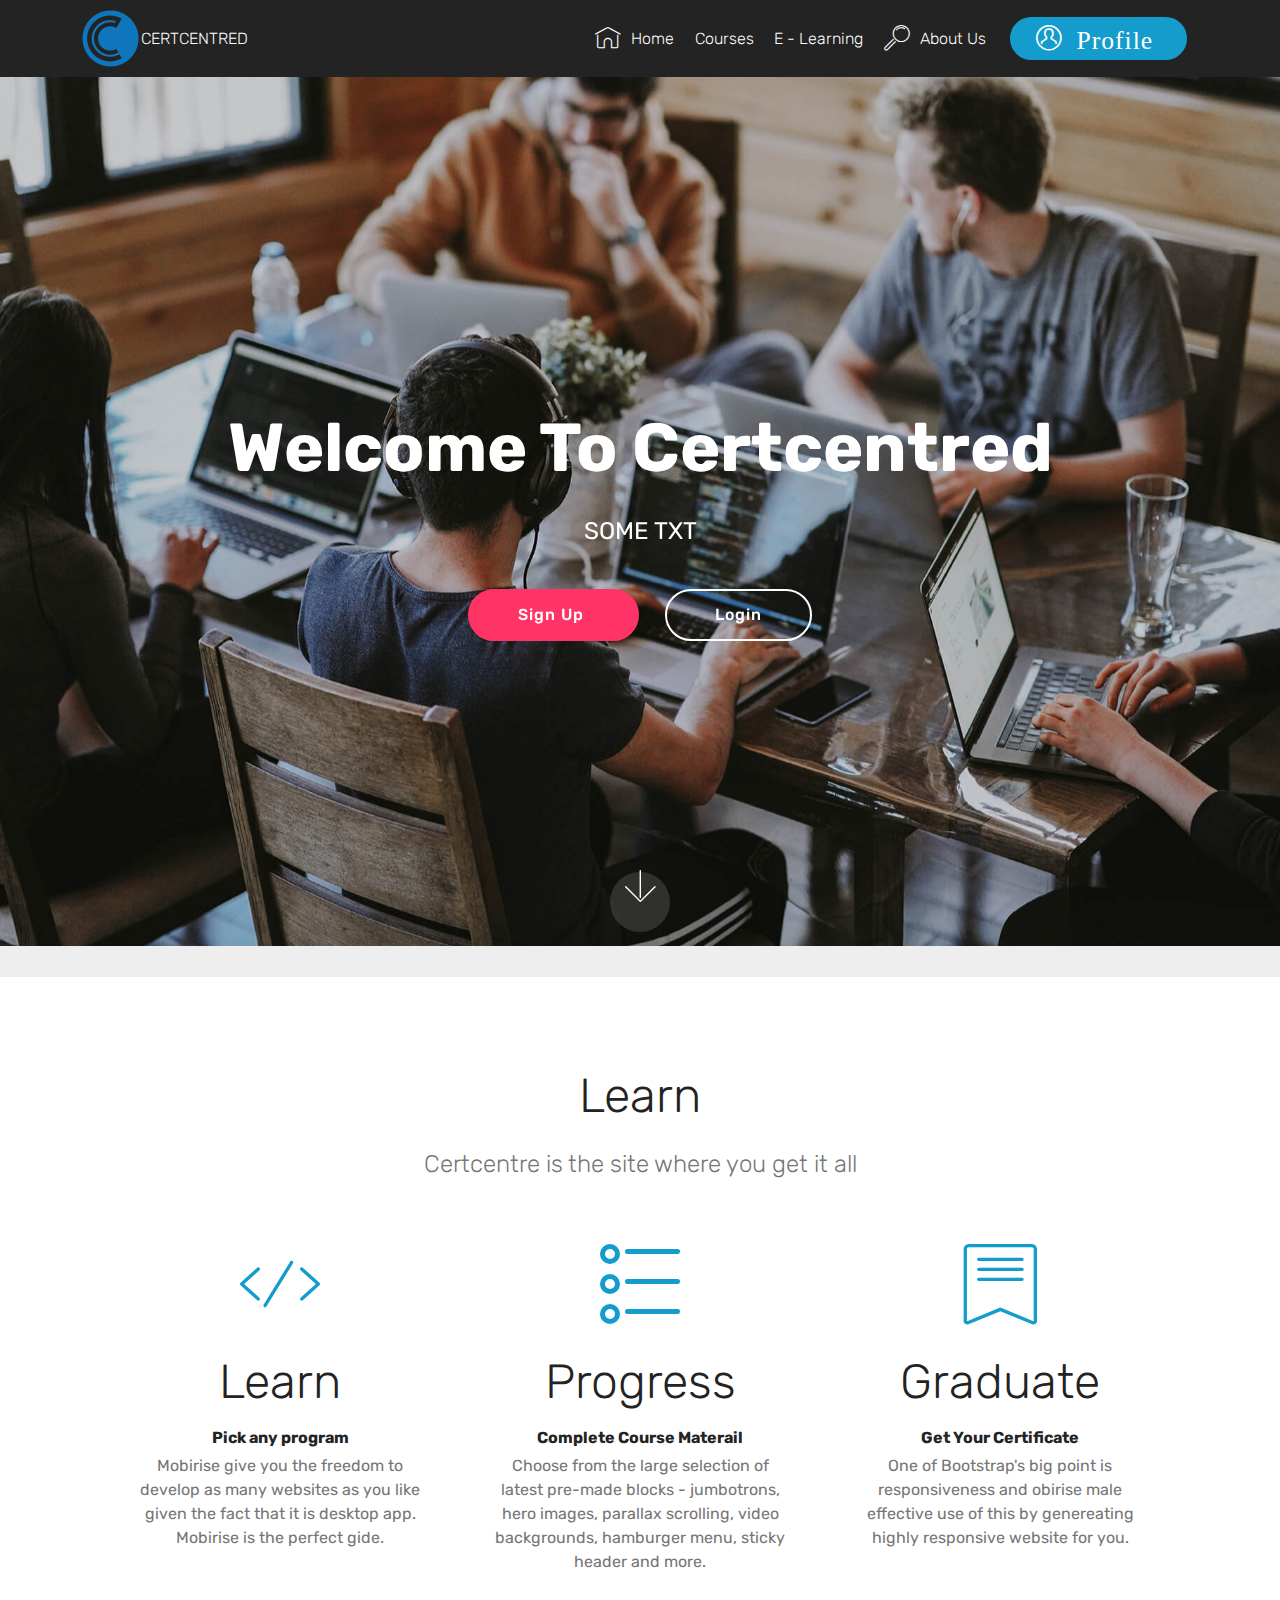
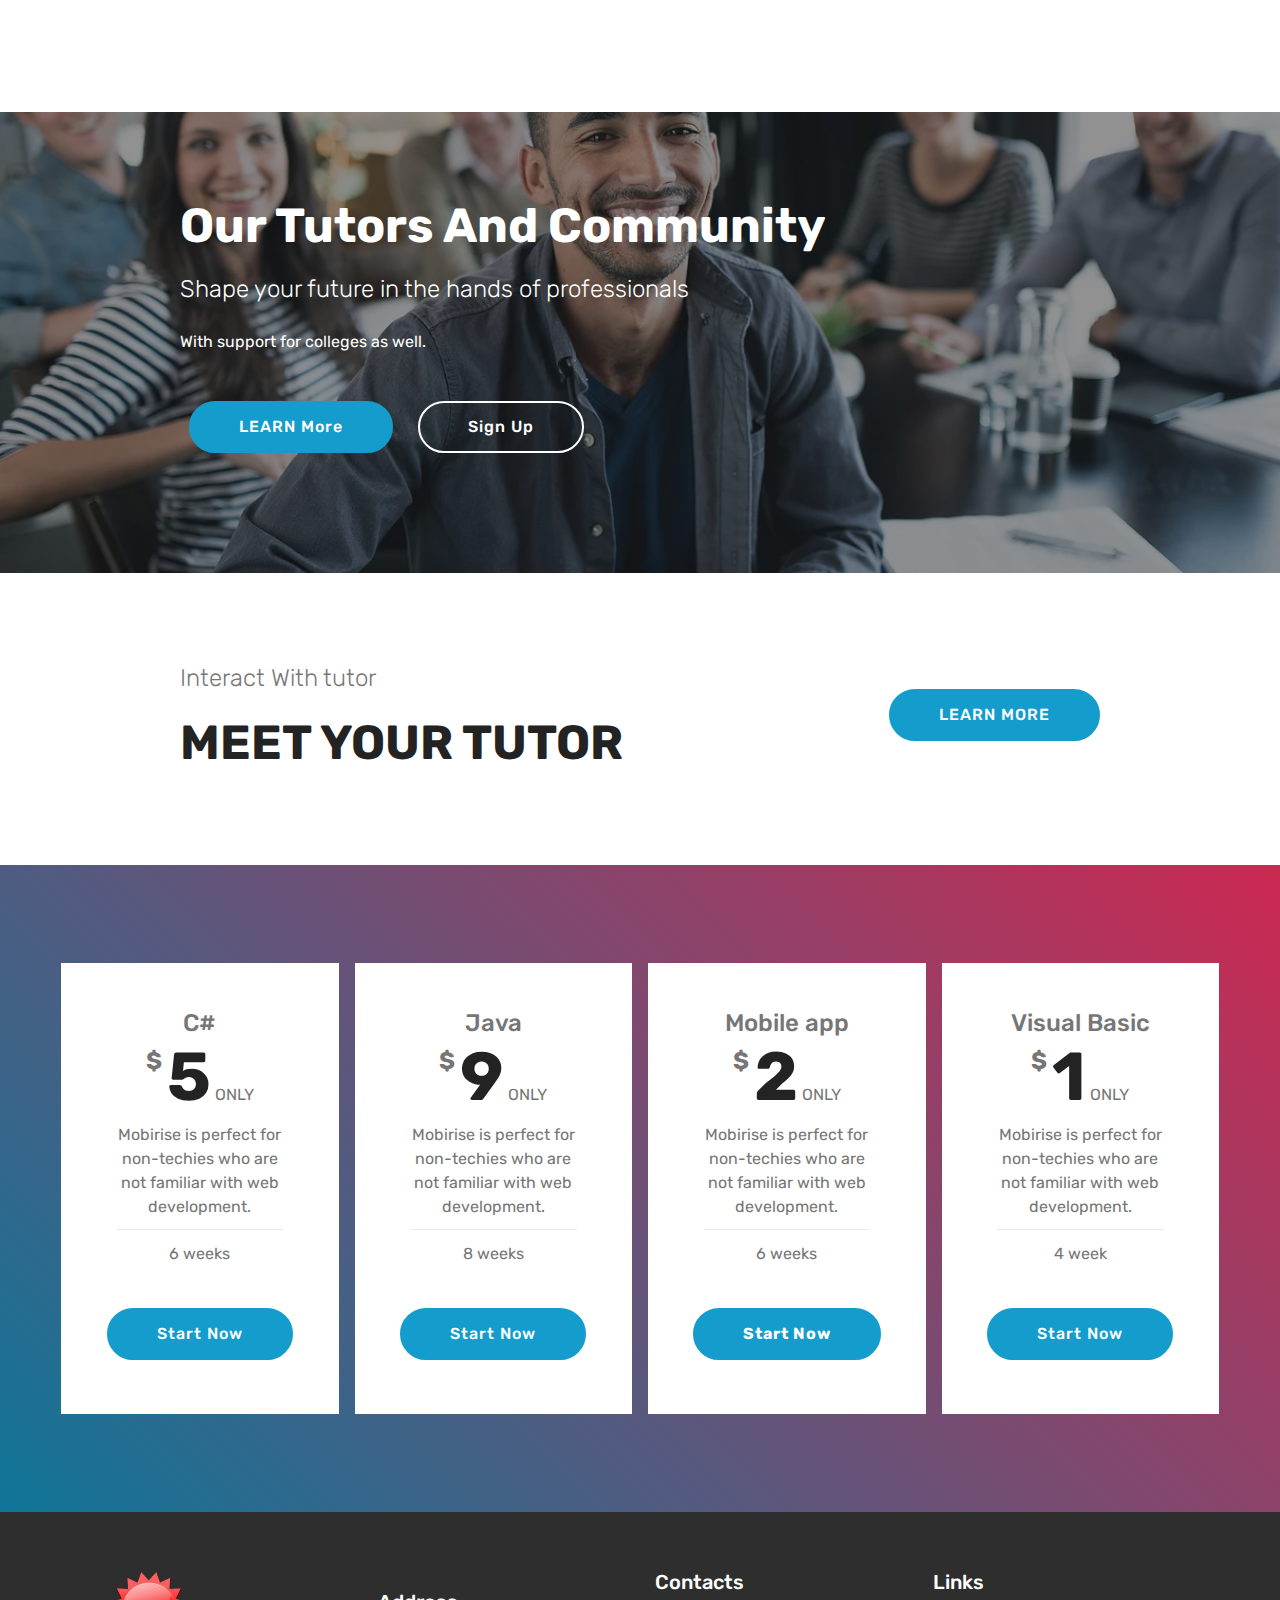
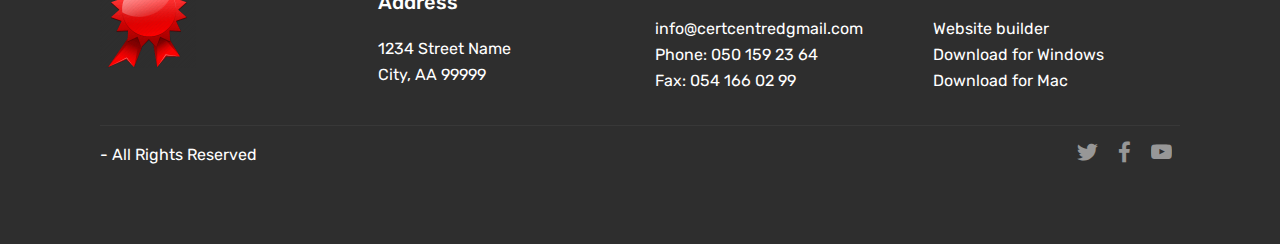
==== index.html @ 2ea10fb7 "Add files via upload" ====
<!DOCTYPE html>
<html  >
<head>
  <!-- Site made with Mobirise Website Builder v4.12.3, https://mobirise.com -->
  <meta charset="UTF-8">
  <meta http-equiv="X-UA-Compatible" content="IE=edge">
  <meta name="generator" content="Mobirise v4.12.3, mobirise.com">
  <meta name="viewport" content="width=device-width, initial-scale=1, minimum-scale=1">
  <link rel="shortcut icon" href="assets/images/cc-icon-trans-blue-122x122.png" type="image/x-icon">
  <meta name="description" content="">
  
  
  <title>Home</title>
  <link rel="stylesheet" href="assets/web/assets/mobirise-icons-bold/mobirise-icons-bold.css">
  <link rel="stylesheet" href="assets/web/assets/mobirise-icons/mobirise-icons.css">
  <link rel="stylesheet" href="assets/bootstrap/css/bootstrap.min.css">
  <link rel="stylesheet" href="assets/bootstrap/css/bootstrap-grid.min.css">
  <link rel="stylesheet" href="assets/bootstrap/css/bootstrap-reboot.min.css">
  <link rel="stylesheet" href="assets/tether/tether.min.css">
  <link rel="stylesheet" href="assets/socicon/css/styles.css">
  <link rel="stylesheet" href="assets/dropdown/css/style.css">
  <link rel="stylesheet" href="assets/theme/css/style.css">
  <link rel="preload" as="style" href="assets/mobirise/css/mbr-additional.css"><link rel="stylesheet" href="assets/mobirise/css/mbr-additional.css" type="text/css">
  
  
  
</head>
<body>
  <section class="menu cid-qTkzRZLJNu" once="menu" id="menu1-0">

    

    <nav class="navbar navbar-expand beta-menu navbar-dropdown align-items-center navbar-fixed-top navbar-toggleable-sm">
        <button class="navbar-toggler navbar-toggler-right" type="button" data-toggle="collapse" data-target="#navbarSupportedContent" aria-controls="navbarSupportedContent" aria-expanded="false" aria-label="Toggle navigation">
            <div class="hamburger">
                <span></span>
                <span></span>
                <span></span>
                <span></span>
            </div>
        </button>
        <div class="menu-logo">
            <div class="navbar-brand">
                <span class="navbar-logo">
                    <a href="https://mobirise.com">
                         <img src="assets/images/cc-icon-trans-blue-122x122.png" alt="Mobirise" title="" style="height: 3.8rem;">
                    </a>
                </span>
                <span class="navbar-caption-wrap"><a class="navbar-caption text-white display-4" href="index.html">CERTCENTRED</a></span>
            </div>
        </div>
        <div class="collapse navbar-collapse" id="navbarSupportedContent">
            <ul class="navbar-nav nav-dropdown" data-app-modern-menu="true"><li class="nav-item">
                    <a class="nav-link link text-white display-4" href="https://mobirise.com">
                        </a>
                </li><li class="nav-item"><a class="nav-link link text-white display-4" href="https://mobirise.com">
                        </a></li><li class="nav-item"><a class="nav-link link text-white display-4" href="index.html"><span class="mbri-home mbr-iconfont mbr-iconfont-btn"></span>Home</a></li><li class="nav-item"><a class="nav-link link text-white display-4" href="page1.html">Courses
                    </a></li><li class="nav-item"><a class="nav-link link text-white display-4" href="page2.html">E - Learning</a></li>
                <li class="nav-item">
                    <a class="nav-link link text-white display-4" href="page3.html">
                        <span class="mbri-search mbr-iconfont mbr-iconfont-btn"></span>
                        About Us
                    </a>
                </li></ul>
            <div class="navbar-buttons mbr-section-btn"><a class="btn btn-sm btn-primary display-4" href="page4.html"><span class="mbrib-user mbr-iconfont mbr-iconfont-btn">&nbsp;Profile</span>
                    </a></div>
        </div>
    </nav>
</section>

<section class="engine"><a href="https://mobirise.info/h">create a web page</a></section><section class="cid-qTkA127IK8 mbr-fullscreen mbr-parallax-background" id="header2-1">

    

    

    <div class="container align-center">
        <div class="row justify-content-md-center">
            <div class="mbr-white col-md-10">
                <h1 class="mbr-section-title mbr-bold pb-3 mbr-fonts-style display-1">
                    Welcome To Certcentred</h1>
                
                <p class="mbr-text pb-3 mbr-fonts-style display-5">SOME TXT</p>
                <div class="mbr-section-btn"><a class="btn btn-md btn-secondary display-4" href="https://mobirise.com">Sign Up&nbsp;<br></a>
                    <a class="btn btn-md btn-white-outline display-4" href="https://mobirise.com">Login</a></div>
            </div>
        </div>
    </div>
    <div class="mbr-arrow hidden-sm-down" aria-hidden="true">
        <a href="#next">
            <i class="mbri-down mbr-iconfont"></i>
        </a>
    </div>
</section>

<section class="counters1 counters cid-s0lWuPbHSX" id="counters1-3">

    

    

    <div class="container">
        <h2 class="mbr-section-title pb-3 align-center mbr-fonts-style display-2">Learn</h2>
        <h3 class="mbr-section-subtitle mbr-fonts-style display-5">Certcentre is the site where you get it all</h3>

        <div class="container pt-4 mt-2">
            <div class="media-container-row">
                <div class="card p-3 align-center col-12 col-md-6 col-lg-4">
                    <div class="panel-item p-3">
                        <div class="card-img pb-3">
                            <span class="mbr-iconfont mbri-code"></span>
                        </div>

                        <div class="card-text">
                            <h3 class="count pt-3 pb-3 mbr-fonts-style display-2">Learn</h3>
                            <h4 class="mbr-content-title mbr-bold mbr-fonts-style display-7">Pick any program</h4>
                            <p class="mbr-content-text mbr-fonts-style display-7">
                                Mobirise give you the freedom to develop as many websites as you like given the fact that it is desktop app. Mobirise is the perfect gide.
                            </p>
                        </div>
                    </div>
                </div>


                <div class="card p-3 align-center col-12 col-md-6 col-lg-4">
                    <div class="panel-item p-3">
                        <div class="card-img pb-3">
                            <span class="mbr-iconfont mbrib-bulleted-list"></span>
                        </div>
                        <div class="card-text">
                            <h3 class="count pt-3 pb-3 mbr-fonts-style display-2">Progress</h3>
                            <h4 class="mbr-content-title mbr-bold mbr-fonts-style display-7">Complete Course Materail</h4>
                            <p class="mbr-content-text mbr-fonts-style display-7">
                                    Choose from the large selection of latest pre-made blocks - jumbotrons, hero images, parallax scrolling, video backgrounds, hamburger menu, sticky header and more.
                            </p>
                        </div>
                    </div>
                </div>

                <div class="card p-3 align-center col-12 col-md-6 col-lg-4">
                    <div class="panel-item p-3">
                        <div class="card-img pb-3">
                            <span class="mbr-iconfont mbri-bookmark"></span>
                        </div>
                        <div class="card-text">
                            <h3 class="count pt-3 pb-3 mbr-fonts-style display-2">Graduate</h3>
                            <h4 class="mbr-content-title mbr-bold mbr-fonts-style display-7">Get Your Certificate</h4>
                            <p class="mbr-content-text mbr-fonts-style display-7">
                                    One of Bootstrap's big point is responsiveness and obirise male effective use of this by genereating highly responsive website for you.
                            </p>
                        </div>
                    </div>
                </div>


                
            </div>
        </div>
   </div>
</section>

<section class="mbr-section info3 cid-s0m0HaXcUn" id="info3-6">

    

    <div class="mbr-overlay" style="opacity: 0.5; background-color: rgb(35, 35, 35);">
    </div>

    <div class="container">
        <div class="row justify-content-center">
            <div class="media-container-column title col-12 col-md-10">
                <h2 class="align-left mbr-bold mbr-white pb-3 mbr-fonts-style display-2">Our Tutors And Community</h2>
                <h3 class="mbr-section-subtitle align-left mbr-light mbr-white pb-3 mbr-fonts-style display-5">
                    Shape your future in the hands of professionals</h3>
                <p class="mbr-text align-left mbr-white mbr-fonts-style display-7">With support for colleges as well.</p>
                <div class="mbr-section-btn align-left py-4"><a class="btn btn-primary display-4" href="https://mobirise.co">LEARN More</a>
                    <a class="btn btn-white-outline display-4" href="https://mobirise.co">Sign Up</a></div>
            </div>
        </div>
    </div>
</section>

<section class="mbr-section info1 cid-s0m1Z5rQEh" id="info1-7">

    

    
    <div class="container">
        <div class="row justify-content-center content-row">
            <div class="media-container-column title col-12 col-lg-7 col-md-6">
                <h3 class="mbr-section-subtitle align-left mbr-light pb-3 mbr-fonts-style display-5">Interact With tutor</h3>
                <h2 class="align-left mbr-bold mbr-fonts-style display-2">MEET YOUR TUTOR</h2>
            </div>
            <div class="media-container-column col-12 col-lg-3 col-md-4">
                <div class="mbr-section-btn align-right py-4"><a class="btn btn-primary display-4" href="https://mobirise.co">LEARN MORE</a></div>
            </div>
        </div>
    </div>
</section>

<section class="pricing-table1 cid-s0lWztURAn" id="pricing-tables1-4">

    

    
    <div class="container">
        <div class="media-container-row">

            <div class="plan col-12 mx-2 my-2 justify-content-center col-lg-3">
                <div class="plan-header text-center pt-5">
                    <h3 class="plan-title mbr-fonts-style display-5">C#</h3>
                    <div class="plan-price">
                        <span class="price-value mbr-fonts-style display-5">
                            $
                        </span>
                        <span class="price-figure mbr-fonts-style display-1">5</span>
                        <small class="price-term mbr-fonts-style display-7">ONLY</small>
                    </div>
                </div>
                <div class="plan-body pb-5">
                    <div class="plan-list align-center">
                        <ul class="list-group list-group-flush mbr-fonts-style display-7">
                            <li class="list-group-item">
                                Mobirise is perfect for non-techies who are not familiar with web development.
                            </li>
                            <li class="list-group-item">6 weeks</li>
                        </ul>
                    </div>
                    <div class="mbr-section-btn text-center pt-4"><a href="https://mobirise.co" class="btn btn-primary display-4">Start Now</a></div>
                </div>
            </div>

            <div class="plan col-12 mx-2 my-2 justify-content-center col-lg-3">
                <div class="plan-header text-center pt-5">
                    <h3 class="plan-title mbr-fonts-style display-5">Java</h3>
                    <div class="plan-price">
                        <span class="price-value mbr-fonts-style display-5">
                            $
                        </span>
                        <span class="price-figure mbr-fonts-style display-1">9</span>
                        <small class="price-term mbr-fonts-style display-7">ONLY</small>
                    </div>
                </div>
                <div class="plan-body pb-5">
                    <div class="plan-list align-center">
                        <ul class="list-group list-group-flush mbr-fonts-style display-7">
                            <li class="list-group-item">
                                Mobirise is perfect for non-techies who are not familiar with web development.
                            </li>
                            <li class="list-group-item">8 weeks</li>
                        </ul>
                    </div>
                    <div class="mbr-section-btn text-center pt-4"><a href="https://mobirise.co" class="btn btn-primary display-4">Start Now</a></div>
                </div>
            </div>

            <div class="plan col-12 mx-2 my-2 justify-content-center col-lg-3">
                <div class="plan-header text-center pt-5">
                    <h3 class="plan-title mbr-fonts-style display-5">Mobile app</h3>
                    <div class="plan-price">
                        <span class="price-value mbr-fonts-style display-5">
                            $
                        </span>
                        <span class="price-figure mbr-fonts-style display-1">2</span>
                        <small class="price-term mbr-fonts-style display-7">ONLY</small>
                    </div>
                </div>
                <div class="plan-body pb-5">
                    <div class="plan-list align-center">
                        <ul class="list-group list-group-flush mbr-fonts-style display-7">
                            <li class="list-group-item">
                                Mobirise is perfect for non-techies who are not familiar with web development.
                            </li>
                            <li class="list-group-item">6 weeks</li>
                        </ul>
                    </div>
                    <div class="mbr-section-btn text-center pt-4"><a href="https://mobirise.co" class="btn btn-primary display-4"><strong>Start Now</strong></a></div>
                </div>
            </div>

            <div class="plan col-12 mx-2 my-2 justify-content-center col-lg-3">
                <div class="plan-header text-center pt-5">
                    <h3 class="plan-title mbr-fonts-style display-5">Visual Basic</h3>
                    <div class="plan-price">
                        <span class="price-value mbr-fonts-style display-5">
                            $
                        </span>
                        <span class="price-figure mbr-fonts-style display-1">1</span>
                        <small class="price-term mbr-fonts-style display-7">ONLY</small>
                    </div>
                </div>
                <div class="plan-body pb-5">
                    <div class="plan-list align-center">
                        <ul class="list-group list-group-flush mbr-fonts-style display-7">
                            <li class="list-group-item">
                                Mobirise is perfect for non-techies who are not familiar with web development.
                            </li>
                            <li class="list-group-item">4 week</li>
                        </ul>
                    </div>
                    <div class="mbr-section-btn text-center pt-4"><a href="https://mobirise.co" class="btn btn-primary display-4">Start Now</a></div>
                </div>
            </div>
        </div>
    </div>
</section>

<section class="cid-qTkAaeaxX5" id="footer1-2">

    

    

    <div class="container">
        <div class="media-container-row content text-white">
            <div class="col-12 col-md-3">
                <div class="media-wrap">
                    <a href="index.html">
                        <img src="assets/images/certificate-192x192.png" alt="CERTCENTRED IS THE RIGHT CHOICE" title="">
                    </a>
                </div>
            </div>
            <div class="col-12 col-md-3 mbr-fonts-style display-7">
                <h5 class="pb-3"><br>Address</h5>
                <p class="mbr-text">
                    1234 Street Name
                    <br>City, AA 99999
                </p>
            </div>
            <div class="col-12 col-md-3 mbr-fonts-style display-7">
                <h5 class="pb-3">
                    Contacts
                </h5>
                <p class="mbr-text">info@certcentredgmail.com&nbsp;<br>Phone: 050 159 23 64<br>Fax: 054 166 02 99</p>
            </div>
            <div class="col-12 col-md-3 mbr-fonts-style display-7">
                <h5 class="pb-3">
                    Links
                </h5>
                <p class="mbr-text">
                    Website builder
                    <br>Download for Windows
                    <br>Download for Mac
                </p>
            </div>
        </div>
        <div class="footer-lower">
            <div class="media-container-row">
                <div class="col-sm-12">
                    <hr>
                </div>
            </div>
            <div class="media-container-row mbr-white">
                <div class="col-sm-6 copyright">
                    <p class="mbr-text mbr-fonts-style display-7">- All Rights Reserved
                    </p>
                </div>
                <div class="col-md-6">
                    <div class="social-list align-right">
                        <div class="soc-item">
                            <a href="https://twitter.com/mobirise" target="_blank">
                                <span class="socicon-twitter socicon mbr-iconfont mbr-iconfont-social"></span>
                            </a>
                        </div>
                        <div class="soc-item">
                            <a href="https://www.facebook.com/pages/Mobirise/1616226671953247" target="_blank">
                                <span class="socicon-facebook socicon mbr-iconfont mbr-iconfont-social"></span>
                            </a>
                        </div>
                        <div class="soc-item">
                            <a href="https://www.youtube.com/c/mobirise" target="_blank">
                                <span class="socicon-youtube socicon mbr-iconfont mbr-iconfont-social"></span>
                            </a>
                        </div>
                        
                        
                        
                    </div>
                </div>
            </div>
        </div>
    </div>
</section>


  <script src="assets/web/assets/jquery/jquery.min.js"></script>
  <script src="assets/popper/popper.min.js"></script>
  <script src="assets/bootstrap/js/bootstrap.min.js"></script>
  <script src="assets/smoothscroll/smooth-scroll.js"></script>
  <script src="assets/tether/tether.min.js"></script>
  <script src="assets/touchswipe/jquery.touch-swipe.min.js"></script>
  <script src="assets/parallax/jarallax.min.js"></script>
  <script src="assets/viewportchecker/jquery.viewportchecker.js"></script>
  <script src="assets/dropdown/js/nav-dropdown.js"></script>
  <script src="assets/dropdown/js/navbar-dropdown.js"></script>
  <script src="assets/theme/js/script.js"></script>
  
  
</body>
</html>
---- assets/web/assets/mobirise-icons-bold/mobirise-icons-bold.css ----
@font-face {
  font-family: 'mobirise-icons-bold';
  font-display: swap;
  src:  url('mobirise-icons-bold.eot?m1l4yr');
  src:  url('mobirise-icons-bold.eot?m1l4yr#iefix') format('embedded-opentype'),
    url('mobirise-icons-bold.ttf?m1l4yr') format('truetype'),
    url('mobirise-icons-bold.woff?m1l4yr') format('woff'),
    url('mobirise-icons-bold.svg?m1l4yr#mobirise-icons-bold') format('svg');
  font-weight: normal;
  font-style: normal;
}

[class^="mbrib-"], [class*="mbrib-"] {
  /* use !important to prevent issues with browser extensions that change fonts */
  font-family: 'mobirise-icons-bold' !important;
  speak: none;
  font-style: normal;
  font-weight: normal;
  font-variant: normal;
  text-transform: none;
  line-height: 1;

  /* Better Font Rendering =========== */
  -webkit-font-smoothing: antialiased;
  -moz-osx-font-smoothing: grayscale;
}

.mbrib-add-submenu:before {
  content: "\e900";
}
.mbrib-alert:before {
  content: "\e901";
}
.mbrib-align-center:before {
  content: "\e902";
}
.mbrib-align-justify:before {
  content: "\e903";
}
.mbrib-align-left:before {
  content: "\e904";
}
.mbrib-align-right:before {
  content: "\e905";
}
.mbrib-android:before {
  content: "\e906";
}
.mbrib-apple:before {
  content: "\e907";
}
.mbrib-arrow-down:before {
  content: "\e908";
}
.mbrib-arrow-next:before {
  content: "\e909";
}
.mbrib-arrow-prev:before {
  content: "\e90a";
}
.mbrib-arrow-up:before {
  content: "\e90b";
}
.mbrib-bold:before {
  content: "\e90c";
}
.mbrib-bookmark:before {
  content: "\e90d";
}
.mbrib-bootstrap:before {
  content: "\e90e";
}
.mbrib-briefcase:before {
  content: "\e90f";
}
.mbrib-browse:before {
  content: "\e910";
}
.mbrib-bulleted-list:before {
  content: "\e911";
}
.mbrib-calendar:before {
  content: "\e912";
}
.mbrib-camera:before {
  content: "\e913";
}
.mbrib-cart-add:before {
  content: "\e914";
}
.mbrib-cart-full:before {
  content: "\e915";
}
.mbrib-cash:before {
  content: "\e916";
}
.mbrib-change-style:before {
  content: "\e917";
}
.mbrib-chat:before {
  content: "\e918";
}
.mbrib-clock:before {
  content: "\e919";
}
.mbrib-close:before {
  content: "\e91a";
}
.mbrib-cloud:before {
  content: "\e91b";
}
.mbrib-code:before {
  content: "\e91c";
}
.mbrib-contact-form:before {
  content: "\e91d";
}
.mbrib-credit-card:before {
  content: "\e91e";
}
.mbrib-cursor-click:before {
  content: "\e91f";
}
.mbrib-cust-feedback:before {
  content: "\e920";
}
.mbrib-database:before {
  content: "\e921";
}
.mbrib-delivery:before {
  content: "\e922";
}
.mbrib-desktop:before {
  content: "\e923";
}
.mbrib-devices:before {
  content: "\e924";
}
.mbrib-down:before {
  content: "\e925";
}
.mbrib-download:before {
  content: "\e926";
}
.mbrib-drag-n-drop:before {
  content: "\e927";
}
.mbrib-drag-n-drop2:before {
  content: "\e928";
}
.mbrib-edit:before {
  content: "\e929";
}
.mbrib-edit2:before {
  content: "\e92a";
}
.mbrib-error:before {
  content: "\e92b";
}
.mbrib-extension:before {
  content: "\e92c";
}
.mbrib-features:before {
  content: "\e92d";
}
.mbrib-file:before {
  content: "\e92e";
}
.mbrib-flag:before {
  content: "\e92f";
}
.mbrib-folder:before {
  content: "\e930";
}
.mbrib-gift:before {
  content: "\e931";
}
.mbrib-github:before {
  content: "\e932";
}
.mbrib-globe-2:before {
  content: "\e933";
}
.mbrib-globe:before {
  content: "\e934";
}
.mbrib-growing-chart:before {
  content: "\e935";
}
.mbrib-hearth:before {
  content: "\e936";
}
.mbrib-help:before {
  content: "\e937";
}
.mbrib-home:before {
  content: "\e938";
}
.mbrib-hot-cup:before {
  content: "\e939";
}
.mbrib-idea:before {
  content: "\e93a";
}
.mbrib-image-gallery:before {
  content: "\e93b";
}
.mbrib-image-slider:before {
  content: "\e93c";
}
.mbrib-info:before {
  content: "\e93d";
}
.mbrib-italic:before {
  content: "\e93e";
}
.mbrib-key:before {
  content: "\e93f";
}
.mbrib-laptop:before {
  content: "\e940";
}
.mbrib-layers:before {
  content: "\e941";
}
.mbrib-left-right:before {
  content: "\e942";
}
.mbrib-left:before {
  content: "\e943";
}
.mbrib-letter:before {
  content: "\e944";
}
.mbrib-like:before {
  content: "\e945";
}
.mbrib-link:before {
  content: "\e946";
}
.mbrib-lock:before {
  content: "\e947";
}
.mbrib-login:before {
  content: "\e948";
}
.mbrib-logout:before {
  content: "\e949";
}
.mbrib-magic-stick:before {
  content: "\e94a";
}
.mbrib-map-pin:before {
  content: "\e94b";
}
.mbrib-menu:before {
  content: "\e94c";
}
.mbrib-mobile:before {
  content: "\e94d";
}
.mbrib-mobile2:before {
  content: "\e94e";
}
.mbrib-mobirise:before {
  content: "\e94f";
}
.mbrib-more-horizontal:before {
  content: "\e950";
}
.mbrib-more-vertical:before {
  content: "\e951";
}
.mbrib-music:before {
  content: "\e952";
}
.mbrib-new-file:before {
  content: "\e953";
}
.mbrib-numbered-list:before {
  content: "\e954";
}
.mbrib-opened-folder:before {
  content: "\e955";
}
.mbrib-pages:before {
  content: "\e956";
}
.mbrib-paper-plane:before {
  content: "\e957";
}
.mbrib-paperclip:before {
  content: "\e958";
}
.mbrib-photo:before {
  content: "\e959";
}
.mbrib-photos:before {
  content: "\e95a";
}
.mbrib-pin:before {
  content: "\e95b";
}
.mbrib-play:before {
  content: "\e95c";
}
.mbrib-plus:before {
  content: "\e95d";
}
.mbrib-preview:before {
  content: "\e95e";
}
.mbrib-print:before {
  content: "\e95f";
}
.mbrib-protect:before {
  content: "\e960";
}
.mbrib-question:before {
  content: "\e961";
}
.mbrib-quote-left:before {
  content: "\e962";
}
.mbrib-quote-right:before {
  content: "\e963";
}
.mbrib-redo:before {
  content: "\e964";
}
.mbrib-refresh:before {
  content: "\e965";
}
.mbrib-responsive:before {
  content: "\e966";
}
.mbrib-right:before {
  content: "\e967";
}
.mbrib-rocket:before {
  content: "\e968";
}
.mbrib-sad-face:before {
  content: "\e969";
}
.mbrib-sale:before {
  content: "\e96a";
}
.mbrib-save:before {
  content: "\e96b";
}
.mbrib-search:before {
  content: "\e96c";
}
.mbrib-setting:before {
  content: "\e96d";
}
.mbrib-setting2:before {
  content: "\e96e";
}
.mbrib-setting3:before {
  content: "\e96f";
}
.mbrib-share:before {
  content: "\e970";
}
.mbrib-shopping-bag:before {
  content: "\e971";
}
.mbrib-shopping-basket:before {
  content: "\e972";
}
.mbrib-shopping-cart:before {
  content: "\e973";
}
.mbrib-sites:before {
  content: "\e974";
}
.mbrib-smile-face:before {
  content: "\e975";
}
.mbrib-speed:before {
  content: "\e976";
}
.mbrib-star:before {
  content: "\e977";
}
.mbrib-success:before {
  content: "\e978";
}
.mbrib-sun:before {
  content: "\e979";
}
.mbrib-sun2:before {
  content: "\e97a";
}
.mbrib-tablet-vertical:before {
  content: "\e97b";
}
.mbrib-tablet:before {
  content: "\e97c";
}
.mbrib-target:before {
  content: "\e97d";
}
.mbrib-timer:before {
  content: "\e97e";
}
.mbrib-to-ftp:before {
  content: "\e97f";
}
.mbrib-to-local-drive:before {
  content: "\e980";
}
.mbrib-touch-swipe:before {
  content: "\e981";
}
.mbrib-touch:before {
  content: "\e982";
}
.mbrib-trash:before {
  content: "\e983";
}
.mbrib-underline:before {
  content: "\e984";
}
.mbrib-undo:before {
  content: "\e985";
}
.mbrib-unlink:before {
  content: "\e986";
}
.mbrib-unlock:before {
  content: "\e987";
}
.mbrib-up-down:before {
  content: "\e988";
}
.mbrib-up:before {
  content: "\e989";
}
.mbrib-update:before {
  content: "\e98a";
}
.mbrib-upload:before {
  content: "\e98b";
}
.mbrib-user:before {
  content: "\e98c";
}
.mbrib-user2:before {
  content: "\e98d";
}
.mbrib-users:before {
  content: "\e98e";
}
.mbrib-video-play:before {
  content: "\e98f";
}
.mbrib-video:before {
  content: "\e990";
}
.mbrib-watch:before {
  content: "\e991";
}
.mbrib-website-theme:before {
  content: "\e992";
}
.mbrib-wifi:before {
  content: "\e993";
}
.mbrib-windows:before {
  content: "\e994";
}
.mbrib-zoom-out:before {
  content: "\e995";
}
---- assets/web/assets/mobirise-icons/mobirise-icons.css ----
@font-face {
  font-family: 'MobiriseIcons';
  src:  url('mobirise-icons.eot?spat4u');
  src:  url('mobirise-icons.eot?spat4u#iefix') format('embedded-opentype'),
    url('mobirise-icons.ttf?spat4u') format('truetype'),
    url('mobirise-icons.woff?spat4u') format('woff'),
    url('mobirise-icons.svg?spat4u#MobiriseIcons') format('svg');
  font-weight: normal;
  font-style: normal;
  font-display: swap;
}

[class^="mbri-"], [class*=" mbri-"] {
  /* use !important to prevent issues with browser extensions that change fonts */
  font-family: MobiriseIcons !important;
  speak: none;
  font-style: normal;
  font-weight: normal;
  font-variant: normal;
  text-transform: none;
  line-height: 1;

  /* Better Font Rendering =========== */
  -webkit-font-smoothing: antialiased;
  -moz-osx-font-smoothing: grayscale;
}

.mbri-add-submenu:before {
  content: "\e900";
}
.mbri-alert:before {
  content: "\e901";
}
.mbri-align-center:before {
  content: "\e902";
}
.mbri-align-justify:before {
  content: "\e903";
}
.mbri-align-left:before {
  content: "\e904";
}
.mbri-align-right:before {
  content: "\e905";
}
.mbri-android:before {
  content: "\e906";
}
.mbri-apple:before {
  content: "\e907";
}
.mbri-arrow-down:before {
  content: "\e908";
}
.mbri-arrow-next:before {
  content: "\e909";
}
.mbri-arrow-prev:before {
  content: "\e90a";
}
.mbri-arrow-up:before {
  content: "\e90b";
}
.mbri-bold:before {
  content: "\e90c";
}
.mbri-bookmark:before {
  content: "\e90d";
}
.mbri-bootstrap:before {
  content: "\e90e";
}
.mbri-briefcase:before {
  content: "\e90f";
}
.mbri-browse:before {
  content: "\e910";
}
.mbri-bulleted-list:before {
  content: "\e911";
}
.mbri-calendar:before {
  content: "\e912";
}
.mbri-camera:before {
  content: "\e913";
}
.mbri-cart-add:before {
  content: "\e914";
}
.mbri-cart-full:before {
  content: "\e915";
}
.mbri-cash:before {
  content: "\e916";
}
.mbri-change-style:before {
  content: "\e917";
}
.mbri-chat:before {
  content: "\e918";
}
.mbri-clock:before {
  content: "\e919";
}
.mbri-close:before {
  content: "\e91a";
}
.mbri-cloud:before {
  content: "\e91b";
}
.mbri-code:before {
  content: "\e91c";
}
.mbri-contact-form:before {
  content: "\e91d";
}
.mbri-credit-card:before {
  content: "\e91e";
}
.mbri-cursor-click:before {
  content: "\e91f";
}
.mbri-cust-feedback:before {
  content: "\e920";
}
.mbri-database:before {
  content: "\e921";
}
.mbri-delivery:before {
  content: "\e922";
}
.mbri-desktop:before {
  content: "\e923";
}
.mbri-devices:before {
  content: "\e924";
}
.mbri-down:before {
  content: "\e925";
}
.mbri-download:before {
  content: "\e989";
}
.mbri-drag-n-drop:before {
  content: "\e927";
}
.mbri-drag-n-drop2:before {
  content: "\e928";
}
.mbri-edit:before {
  content: "\e929";
}
.mbri-edit2:before {
  content: "\e92a";
}
.mbri-error:before {
  content: "\e92b";
}
.mbri-extension:before {
  content: "\e92c";
}
.mbri-features:before {
  content: "\e92d";
}
.mbri-file:before {
  content: "\e92e";
}
.mbri-flag:before {
  content: "\e92f";
}
.mbri-folder:before {
  content: "\e930";
}
.mbri-gift:before {
  content: "\e931";
}
.mbri-github:before {
  content: "\e932";
}
.mbri-globe:before {
  content: "\e933";
}
.mbri-globe-2:before {
  content: "\e934";
}
.mbri-growing-chart:before {
  content: "\e935";
}
.mbri-hearth:before {
  content: "\e936";
}
.mbri-help:before {
  content: "\e937";
}
.mbri-home:before {
  content: "\e938";
}
.mbri-hot-cup:before {
  content: "\e939";
}
.mbri-idea:before {
  content: "\e93a";
}
.mbri-image-gallery:before {
  content: "\e93b";
}
.mbri-image-slider:before {
  content: "\e93c";
}
.mbri-info:before {
  content: "\e93d";
}
.mbri-italic:before {
  content: "\e93e";
}
.mbri-key:before {
  content: "\e93f";
}
.mbri-laptop:before {
  content: "\e940";
}
.mbri-layers:before {
  content: "\e941";
}
.mbri-left-right:before {
  content: "\e942";
}
.mbri-left:before {
  content: "\e943";
}
.mbri-letter:before {
  content: "\e944";
}
.mbri-like:before {
  content: "\e945";
}
.mbri-link:before {
  content: "\e946";
}
.mbri-lock:before {
  content: "\e947";
}
.mbri-login:before {
  content: "\e948";
}
.mbri-logout:before {
  content: "\e949";
}
.mbri-magic-stick:before {
  content: "\e94a";
}
.mbri-map-pin:before {
  content: "\e94b";
}
.mbri-menu:before {
  content: "\e94c";
}
.mbri-mobile:before {
  content: "\e94d";
}
.mbri-mobile2:before {
  content: "\e94e";
}
.mbri-mobirise:before {
  content: "\e94f";
}
.mbri-more-horizontal:before {
  content: "\e950";
}
.mbri-more-vertical:before {
  content: "\e951";
}
.mbri-music:before {
  content: "\e952";
}
.mbri-new-file:before {
  content: "\e953";
}
.mbri-numbered-list:before {
  content: "\e954";
}
.mbri-opened-folder:before {
  content: "\e955";
}
.mbri-pages:before {
  content: "\e956";
}
.mbri-paper-plane:before {
  content: "\e957";
}
.mbri-paperclip:before {
  content: "\e958";
}
.mbri-photo:before {
  content: "\e959";
}
.mbri-photos:before {
  content: "\e95a";
}
.mbri-pin:before {
  content: "\e95b";
}
.mbri-play:before {
  content: "\e95c";
}
.mbri-plus:before {
  content: "\e95d";
}
.mbri-preview:before {
  content: "\e95e";
}
.mbri-print:before {
  content: "\e95f";
}
.mbri-protect:before {
  content: "\e960";
}
.mbri-question:before {
  content: "\e961";
}
.mbri-quote-left:before {
  content: "\e962";
}
.mbri-quote-right:before {
  content: "\e963";
}
.mbri-refresh:before {
  content: "\e964";
}
.mbri-responsive:before {
  content: "\e965";
}
.mbri-right:before {
  content: "\e966";
}
.mbri-rocket:before {
  content: "\e967";
}
.mbri-sad-face:before {
  content: "\e968";
}
.mbri-sale:before {
  content: "\e969";
}
.mbri-save:before {
  content: "\e96a";
}
.mbri-search:before {
  content: "\e96b";
}
.mbri-setting:before {
  content: "\e96c";
}
.mbri-setting2:before {
  content: "\e96d";
}
.mbri-setting3:before {
  content: "\e96e";
}
.mbri-share:before {
  content: "\e96f";
}
.mbri-shopping-bag:before {
  content: "\e970";
}
.mbri-shopping-basket:before {
  content: "\e971";
}
.mbri-shopping-cart:before {
  content: "\e972";
}
.mbri-sites:before {
  content: "\e973";
}
.mbri-smile-face:before {
  content: "\e974";
}
.mbri-speed:before {
  content: "\e975";
}
.mbri-star:before {
  content: "\e976";
}
.mbri-success:before {
  content: "\e977";
}
.mbri-sun:before {
  content: "\e978";
}
.mbri-sun2:before {
  content: "\e979";
}
.mbri-tablet:before {
  content: "\e97a";
}
.mbri-tablet-vertical:before {
  content: "\e97b";
}
.mbri-target:before {
  content: "\e97c";
}
.mbri-timer:before {
  content: "\e97d";
}
.mbri-to-ftp:before {
  content: "\e97e";
}
.mbri-to-local-drive:before {
  content: "\e97f";
}
.mbri-touch-swipe:before {
  content: "\e980";
}
.mbri-touch:before {
  content: "\e981";
}
.mbri-trash:before {
  content: "\e982";
}
.mbri-underline:before {
  content: "\e983";
}
.mbri-unlink:before {
  content: "\e984";
}
.mbri-unlock:before {
  content: "\e985";
}
.mbri-up-down:before {
  content: "\e986";
}
.mbri-up:before {
  content: "\e987";
}
.mbri-update:before {
  content: "\e988";
}
.mbri-upload:before {
 content: "\e926"; 
}
.mbri-user:before {
  content: "\e98a";
}
.mbri-user2:before {
  content: "\e98b";
}
.mbri-users:before {
  content: "\e98c";
}
.mbri-video:before {
  content: "\e98d";
}
.mbri-video-play:before {
  content: "\e98e";
}
.mbri-watch:before {
  content: "\e98f";
}
.mbri-website-theme:before {
  content: "\e990";
}
.mbri-wifi:before {
  content: "\e991";
}
.mbri-windows:before {
  content: "\e992";
}
.mbri-zoom-out:before {
  content: "\e993";
}
.mbri-redo:before {
  content: "\e994";
}
.mbri-undo:before {
  content: "\e995";
}
---- assets/socicon/css/styles.css ----
@charset "UTF-8";

@font-face {
  font-family: 'Socicon';
  src:  url('../fonts/socicon.eot');
  src:  url('../fonts/socicon.eot?#iefix') format('embedded-opentype'),
    url('../fonts/socicon.woff2') format('woff2'),
    url('../fonts/socicon.ttf') format('truetype'),
    url('../fonts/socicon.woff') format('woff'),
    url('../fonts/socicon.svg#socicon') format('svg');
  font-weight: normal;
  font-style: normal;
}

[data-icon]:before {
  font-family: "socicon" !important;
  content: attr(data-icon);
  font-style: normal !important;
  font-weight: normal !important;
  font-variant: normal !important;
  text-transform: none !important;
  speak: none;
  line-height: 1;
  -webkit-font-smoothing: antialiased;
  -moz-osx-font-smoothing: grayscale;
}

[class^="socicon-"], [class*=" socicon-"] {
  /* use !important to prevent issues with browser extensions that change fonts */
  font-family: 'Socicon' !important;
  speak: none;
  font-style: normal;
  font-weight: normal;
  font-variant: normal;
  text-transform: none;
  line-height: 1;

  /* Better Font Rendering =========== */
  -webkit-font-smoothing: antialiased;
  -moz-osx-font-smoothing: grayscale;
}

.socicon-eitaa:before {
  content: "\e97c";
}
.socicon-soroush:before {
  content: "\e97d";
}
.socicon-bale:before {
  content: "\e97e";
}
.socicon-zazzle:before {
  content: "\e97b";
}
.socicon-society6:before {
  content: "\e97a";
}
.socicon-redbubble:before {
  content: "\e979";
}
.socicon-avvo:before {
  content: "\e978";
}
.socicon-stitcher:before {
  content: "\e977";
}
.socicon-googlehangouts:before {
  content: "\e974";
}
.socicon-dlive:before {
  content: "\e975";
}
.socicon-vsco:before {
  content: "\e976";
}
.socicon-flipboard:before {
  content: "\e973";
}
.socicon-ubuntu:before {
  content: "\e958";
}
.socicon-artstation:before {
  content: "\e959";
}
.socicon-invision:before {
  content: "\e95a";
}
.socicon-torial:before {
  content: "\e95b";
}
.socicon-collectorz:before {
  content: "\e95c";
}
.socicon-seenthis:before {
  content: "\e95d";
}
.socicon-googleplaymusic:before {
  content: "\e95e";
}
.socicon-debian:before {
  content: "\e95f";
}
.socicon-filmfreeway:before {
  content: "\e960";
}
.socicon-gnome:before {
  content: "\e961";
}
.socicon-itchio:before {
  content: "\e962";
}
.socicon-jamendo:before {
  content: "\e963";
}
.socicon-mix:before {
  content: "\e964";
}
.socicon-sharepoint:before {
  content: "\e965";
}
.socicon-tinder:before {
  content: "\e966";
}
.socicon-windguru:before {
  content: "\e967";
}
.socicon-cdbaby:before {
  content: "\e968";
}
.socicon-elementaryos:before {
  content: "\e969";
}
.socicon-stage32:before {
  content: "\e96a";
}
.socicon-tiktok:before {
  content: "\e96b";
}
.socicon-gitter:before {
  content: "\e96c";
}
.socicon-letterboxd:before {
  content: "\e96d";
}
.socicon-threema:before {
  content: "\e96e";
}
.socicon-splice:before {
  content: "\e96f";
}
.socicon-metapop:before {
  content: "\e970";
}
.socicon-naver:before {
  content: "\e971";
}
.socicon-remote:before {
  content: "\e972";
}
.socicon-internet:before {
  content: "\e957";
}
.socicon-moddb:before {
  content: "\e94b";
}
.socicon-indiedb:before {
  content: "\e94c";
}
.socicon-traxsource:before {
  content: "\e94d";
}
.socicon-gamefor:before {
  content: "\e94e";
}
.socicon-pixiv:before {
  content: "\e94f";
}
.socicon-myanimelist:before {
  content: "\e950";
}
.socicon-blackberry:before {
  content: "\e951";
}
.socicon-wickr:before {
  content: "\e952";
}
.socicon-spip:before {
  content: "\e953";
}
.socicon-napster:before {
  content: "\e954";
}
.socicon-beatport:before {
  content: "\e955";
}
.socicon-hackerone:before {
  content: "\e956";
}
.socicon-hackernews:before {
  content: "\e946";
}
.socicon-smashwords:before {
  content: "\e947";
}
.socicon-kobo:before {
  content: "\e948";
}
.socicon-bookbub:before {
  content: "\e949";
}
.socicon-mailru:before {
  content: "\e94a";
}
.socicon-gitlab:before {
  content: "\e945";
}
.socicon-instructables:before {
  content: "\e944";
}
.socicon-portfolio:before {
  content: "\e943";
}
.socicon-codered:before {
  content: "\e940";
}
.socicon-origin:before {
  content: "\e941";
}
.socicon-nextdoor:before {
  content: "\e942";
}
.socicon-udemy:before {
  content: "\e93f";
}
.socicon-livemaster:before {
  content: "\e93e";
}
.socicon-crunchbase:before {
  content: "\e93b";
}
.socicon-homefy:before {
  content: "\e93c";
}
.socicon-calendly:before {
  content: "\e93d";
}
.socicon-realtor:before {
  content: "\e90f";
}
.socicon-tidal:before {
  content: "\e910";
}
.socicon-qobuz:before {
  content: "\e911";
}
.socicon-natgeo:before {
  content: "\e912";
}
.socicon-mastodon:before {
  content: "\e913";
}
.socicon-unsplash:before {
  content: "\e914";
}
.socicon-homeadvisor:before {
  content: "\e915";
}
.socicon-angieslist:before {
  content: "\e916";
}
.socicon-codepen:before {
  content: "\e917";
}
.socicon-slack:before {
  content: "\e918";
}
.socicon-openaigym:before {
  content: "\e919";
}
.socicon-logmein:before {
  content: "\e91a";
}
.socicon-fiverr:before {
  content: "\e91b";
}
.socicon-gotomeeting:before {
  content: "\e91c";
}
.socicon-aliexpress:before {
  content: "\e91d";
}
.socicon-guru:before {
  content: "\e91e";
}
.socicon-appstore:before {
  content: "\e91f";
}
.socicon-homes:before {
  content: "\e920";
}
.socicon-zoom:before {
  content: "\e921";
}
.socicon-alibaba:before {
  content: "\e922";
}
.socicon-craigslist:before {
  content: "\e923";
}
.socicon-wix:before {
  content: "\e924";
}
.socicon-redfin:before {
  content: "\e925";
}
.socicon-googlecalendar:before {
  content: "\e926";
}
.socicon-shopify:before {
  content: "\e927";
}
.socicon-freelancer:before {
  content: "\e928";
}
.socicon-seedrs:before {
  content: "\e929";
}
.socicon-bing:before {
  content: "\e92a";
}
.socicon-doodle:before {
  content: "\e92b";
}
.socicon-bonanza:before {
  content: "\e92c";
}
.socicon-squarespace:before {
  content: "\e92d";
}
.socicon-toptal:before {
  content: "\e92e";
}
.socicon-gust:before {
  content: "\e92f";
}
.socicon-ask:before {
  content: "\e930";
}
.socicon-trulia:before {
  content: "\e931";
}
.socicon-loomly:before {
  content: "\e932";
}
.socicon-ghost:before {
  content: "\e933";
}
.socicon-upwork:before {
  content: "\e934";
}
.socicon-fundable:before {
  content: "\e935";
}
.socicon-booking:before {
  content: "\e936";
}
.socicon-googlemaps:before {
  content: "\e937";
}
.socicon-zillow:before {
  content: "\e938";
}
.socicon-niconico:before {
  content: "\e939";
}
.socicon-toneden:before {
  content: "\e93a";
}
.socicon-augment:before {
  content: "\e908";
}
.socicon-bitbucket:before {
  content: "\e909";
}
.socicon-fyuse:before {
  content: "\e90a";
}
.socicon-yt-gaming:before {
  content: "\e90b";
}
.socicon-sketchfab:before {
  content: "\e90c";
}
.socicon-mobcrush:before {
  content: "\e90d";
}
.socicon-microsoft:before {
  content: "\e90e";
}
.socicon-pandora:before {
  content: "\e907";
}
.socicon-messenger:before {
  content: "\e906";
}
.socicon-gamewisp:before {
  content: "\e905";
}
.socicon-bloglovin:before {
  content: "\e904";
}
.socicon-tunein:before {
  content: "\e903";
}
.socicon-gamejolt:before {
  content: "\e901";
}
.socicon-trello:before {
  content: "\e902";
}
.socicon-spreadshirt:before {
  content: "\e900";
}
.socicon-500px:before {
  content: "\e000";
}
.socicon-8tracks:before {
  content: "\e001";
}
.socicon-airbnb:before {
  content: "\e002";
}
.socicon-alliance:before {
  content: "\e003";
}
.socicon-amazon:before {
  content: "\e004";
}
.socicon-amplement:before {
  content: "\e005";
}
.socicon-android:before {
  content: "\e006";
}
.socicon-angellist:before {
  content: "\e007";
}
.socicon-apple:before {
  content: "\e008";
}
.socicon-appnet:before {
  content: "\e009";
}
.socicon-baidu:before {
  content: "\e00a";
}
.socicon-bandcamp:before {
  content: "\e00b";
}
.socicon-battlenet:before {
  content: "\e00c";
}
.socicon-mixer:before {
  content: "\e00d";
}
.socicon-bebee:before {
  content: "\e00e";
}
.socicon-bebo:before {
  content: "\e00f";
}
.socicon-behance:before {
  content: "\e010";
}
.socicon-blizzard:before {
  content: "\e011";
}
.socicon-blogger:before {
  content: "\e012";
}
.socicon-buffer:before {
  content: "\e013";
}
.socicon-chrome:before {
  content: "\e014";
}
.socicon-coderwall:before {
  content: "\e015";
}
.socicon-curse:before {
  content: "\e016";
}
.socicon-dailymotion:before {
  content: "\e017";
}
.socicon-deezer:before {
  content: "\e018";
}
.socicon-delicious:before {
  content: "\e019";
}
.socicon-deviantart:before {
  content: "\e01a";
}
.socicon-diablo:before {
  content: "\e01b";
}
.socicon-digg:before {
  content: "\e01c";
}
.socicon-discord:before {
  content: "\e01d";
}
.socicon-disqus:before {
  content: "\e01e";
}
.socicon-douban:before {
  content: "\e01f";
}
.socicon-draugiem:before {
  content: "\e020";
}
.socicon-dribbble:before {
  content: "\e021";
}
.socicon-drupal:before {
  content: "\e022";
}
.socicon-ebay:before {
  content: "\e023";
}
.socicon-ello:before {
  content: "\e024";
}
.socicon-endomodo:before {
  content: "\e025";
}
.socicon-envato:before {
  content: "\e026";
}
.socicon-etsy:before {
  content: "\e027";
}
.socicon-facebook:before {
  content: "\e028";
}
.socicon-feedburner:before {
  content: "\e029";
}
.socicon-filmweb:before {
  content: "\e02a";
}
.socicon-firefox:before {
  content: "\e02b";
}
.socicon-flattr:before {
  content: "\e02c";
}
.socicon-flickr:before {
  content: "\e02d";
}
.socicon-formulr:before {
  content: "\e02e";
}
.socicon-forrst:before {
  content: "\e02f";
}
.socicon-foursquare:before {
  content: "\e030";
}
.socicon-friendfeed:before {
  content: "\e031";
}
.socicon-github:before {
  content: "\e032";
}
.socicon-goodreads:before {
  content: "\e033";
}
.socicon-google:before {
  content: "\e034";
}
.socicon-googlescholar:before {
  content: "\e035";
}
.socicon-googlegroups:before {
  content: "\e036";
}
.socicon-googlephotos:before {
  content: "\e037";
}
.socicon-googleplus:before {
  content: "\e038";
}
.socicon-grooveshark:before {
  content: "\e039";
}
.socicon-hackerrank:before {
  content: "\e03a";
}
.socicon-hearthstone:before {
  content: "\e03b";
}
.socicon-hellocoton:before {
  content: "\e03c";
}
.socicon-heroes:before {
  content: "\e03d";
}
.socicon-smashcast:before {
  content: "\e03e";
}
.socicon-horde:before {
  content: "\e03f";
}
.socicon-houzz:before {
  content: "\e040";
}
.socicon-icq:before {
  content: "\e041";
}
.socicon-identica:before {
  content: "\e042";
}
.socicon-imdb:before {
  content: "\e043";
}
.socicon-instagram:before {
  content: "\e044";
}
.socicon-issuu:before {
  content: "\e045";
}
.socicon-istock:before {
  content: "\e046";
}
.socicon-itunes:before {
  content: "\e047";
}
.socicon-keybase:before {
  content: "\e048";
}
.socicon-lanyrd:before {
  content: "\e049";
}
.socicon-lastfm:before {
  content: "\e04a";
}
.socicon-line:before {
  content: "\e04b";
}
.socicon-linkedin:before {
  content: "\e04c";
}
.socicon-livejournal:before {
  content: "\e04d";
}
.socicon-lyft:before {
  content: "\e04e";
}
.socicon-macos:before {
  content: "\e04f";
}
.socicon-mail:before {
  content: "\e050";
}
.socicon-medium:before {
  content: "\e051";
}
.socicon-meetup:before {
  content: "\e052";
}
.socicon-mixcloud:before {
  content: "\e053";
}
.socicon-modelmayhem:before {
  content: "\e054";
}
.socicon-mumble:before {
  content: "\e055";
}
.socicon-myspace:before {
  content: "\e056";
}
.socicon-newsvine:before {
  content: "\e057";
}
.socicon-nintendo:before {
  content: "\e058";
}
.socicon-npm:before {
  content: "\e059";
}
.socicon-odnoklassniki:before {
  content: "\e05a";
}
.socicon-openid:before {
  content: "\e05b";
}
.socicon-opera:before {
  content: "\e05c";
}
.socicon-outlook:before {
  content: "\e05d";
}
.socicon-overwatch:before {
  content: "\e05e";
}
.socicon-patreon:before {
  content: "\e05f";
}
.socicon-paypal:before {
  content: "\e060";
}
.socicon-periscope:before {
  content: "\e061";
}
.socicon-persona:before {
  content: "\e062";
}
.socicon-pinterest:before {
  content: "\e063";
}
.socicon-play:before {
  content: "\e064";
}
.socicon-player:before {
  content: "\e065";
}
.socicon-playstation:before {
  content: "\e066";
}
.socicon-pocket:before {
  content: "\e067";
}
.socicon-qq:before {
  content: "\e068";
}
.socicon-quora:before {
  content: "\e069";
}
.socicon-raidcall:before {
  content: "\e06a";
}
.socicon-ravelry:before {
  content: "\e06b";
}
.socicon-reddit:before {
  content: "\e06c";
}
.socicon-renren:before {
  content: "\e06d";
}
.socicon-researchgate:before {
  content: "\e06e";
}
.socicon-residentadvisor:before {
  content: "\e06f";
}
.socicon-reverbnation:before {
  content: "\e070";
}
.socicon-rss:before {
  content: "\e071";
}
.socicon-sharethis:before {
  content: "\e072";
}
.socicon-skype:before {
  content: "\e073";
}
.socicon-slideshare:before {
  content: "\e074";
}
.socicon-smugmug:before {
  content: "\e075";
}
.socicon-snapchat:before {
  content: "\e076";
}
.socicon-songkick:before {
  content: "\e077";
}
.socicon-soundcloud:before {
  content: "\e078";
}
.socicon-spotify:before {
  content: "\e079";
}
.socicon-stackexchange:before {
  content: "\e07a";
}
.socicon-stackoverflow:before {
  content: "\e07b";
}
.socicon-starcraft:before {
  content: "\e07c";
}
.socicon-stayfriends:before {
  content: "\e07d";
}
.socicon-steam:before {
  content: "\e07e";
}
.socicon-storehouse:before {
  content: "\e07f";
}
.socicon-strava:before {
  content: "\e080";
}
.socicon-streamjar:before {
  content: "\e081";
}
.socicon-stumbleupon:before {
  content: "\e082";
}
.socicon-swarm:before {
  content: "\e083";
}
.socicon-teamspeak:before {
  content: "\e084";
}
.socicon-teamviewer:before {
  content: "\e085";
}
.socicon-technorati:before {
  content: "\e086";
}
.socicon-telegram:before {
  content: "\e087";
}
.socicon-tripadvisor:before {
  content: "\e088";
}
.socicon-tripit:before {
  content: "\e089";
}
.socicon-triplej:before {
  content: "\e08a";
}
.socicon-tumblr:before {
  content: "\e08b";
}
.socicon-twitch:before {
  content: "\e08c";
}
.socicon-twitter:before {
  content: "\e08d";
}
.socicon-uber:before {
  content: "\e08e";
}
.socicon-ventrilo:before {
  content: "\e08f";
}
.socicon-viadeo:before {
  content: "\e090";
}
.socicon-viber:before {
  content: "\e091";
}
.socicon-viewbug:before {
  content: "\e092";
}
.socicon-vimeo:before {
  content: "\e093";
}
.socicon-vine:before {
  content: "\e094";
}
.socicon-vkontakte:before {
  content: "\e095";
}
.socicon-warcraft:before {
  content: "\e096";
}
.socicon-wechat:before {
  content: "\e097";
}
.socicon-weibo:before {
  content: "\e098";
}
.socicon-whatsapp:before {
  content: "\e099";
}
.socicon-wikipedia:before {
  content: "\e09a";
}
.socicon-windows:before {
  content: "\e09b";
}
.socicon-wordpress:before {
  content: "\e09c";
}
.socicon-wykop:before {
  content: "\e09d";
}
.socicon-xbox:before {
  content: "\e09e";
}
.socicon-xing:before {
  content: "\e09f";
}
.socicon-yahoo:before {
  content: "\e0a0";
}
.socicon-yammer:before {
  content: "\e0a1";
}
.socicon-yandex:before {
  content: "\e0a2";
}
.socicon-yelp:before {
  content: "\e0a3";
}
.socicon-younow:before {
  content: "\e0a4";
}
.socicon-youtube:before {
  content: "\e0a5";
}
.socicon-zapier:before {
  content: "\e0a6";
}
.socicon-zerply:before {
  content: "\e0a7";
}
.socicon-zomato:before {
  content: "\e0a8";
}
.socicon-zynga:before {
  content: "\e0a9";
}
---- assets/dropdown/css/style.css ----
ol,ul{list-style:none;margin:0px;padding:0px;}
blockquote,q{quotes:none;}
blockquote:before,blockquote:after,q:before,q:after{content:'';content:none;}
table{border-collapse:collapse;border-spacing:0;}
.txt-rt{text-align:right;}/* text align right */
.txt-lt{text-align:left;}/* text align left */
.txt-center{text-align:center;}/* text align center */
.float-rt{float:right;}/* float right */
.float-lt{float:left;}/* float left */
.clear{clear:both;}/* clear float */
.pos-relative{position:relative;}/* Position Relative */
.pos-absolute{position:absolute;}/* Position Absolute */
.vertical-base{	vertical-align:baseline;}/* vertical align baseline */
.vertical-top{	vertical-align:top;}/* vertical align top */
img{max-width:100%;}
/*end reset*/
/****-----start-body----****/
body{
	background:#eee;
	font-family: 'Open Sans', sans-serif;
}
.main{
	margin:7em auto 0;
	width:80%;
	background: #fff;
}
.header {
	text-align:center;
	padding:1.3em;
}
.header h1 {
	color:#272727;
	font-weight:700;
	font-size:22px;
}
.main p{
	text-align: center;
	font-size:15px;
	font-weight:600;
	color:#383737;
	padding: 20px 30px;
	border-bottom: 1px solid #E7E0E0;
	margin-top: -13px;
}
.main h2,.main h3{
	text-align:left;
	font-size:17px;
	font-weight:600;
	margin:15px 3px;
	color:#3F3D3D;
}

.left-form,.right-form{
	float:left;
	margin:22px 28px;
	width:40%;
}
.left-form input[type=text],.left-form input[type=email],.left-form input[type=password] {
	float:left;
	font-family: 'Open Sans', sans-serif;
	width:80%;
	padding: 0.7em 2em 0.7em 1em;
	border:none;
	color: #000;
	font-size:15px;
	float: left;
	outline: none;
}
.right-form{
	float:right;
}
form{
	padding-bottom: 2em;
}
.right-form li{
	display:block;
	color:#4D4949;
	border:1px solid #EBEBEB;
	border-radius: 0.3em;
	-webkit-border-radius:0.3em;
  	-moz-border-radius:0.3em;
 	 -o-border-radius:0.3em;
 	 margin-bottom: 10px;
}
.right-form input[type=text], input[type=password] {
	font-family: 'Open Sans', sans-serif;
	width:90%;
	padding: 0.7em 1em 0.7em 1em;
	color:#000;
	font-size: 15px;
	border:none;
  	outline:none;

}
.left-form li{
	display:block;
	color:#4D4949;
	border:1px solid #EBEBEB;
	border-radius: 0.3em;
	-webkit-border-radius:0.3em;
  	-moz-border-radius:0.3em;
 	 -o-border-radius:0.3em;
 	 margin-bottom: 10px;
}
.icon
{
	height:28px;
	width:28px;
	background:url(../images/spirit.png)  no-repeat;
	display: block;
	float: right;
	margin: 7px 9px 9px 0px;
}
.ticker{
	background:url(../images/spirit.png)  no-repeat 0px 0px;
}
.into{
	background:url(../images/spirit.png)  no-repeat -31px 0px;
}

.left-form submit{
	float:left;
}
.right-form submit{
	float:right;
}
.main h4{
	float: left;
	font-size:13px;
	font-weight: 600;
	color:#363535;
}
.left-form input[type=submit]{
  padding:10px 19px;
  border-radius:0.3em;
 -webkit-border-radius:0.3em;
  -moz-border-radius:0.3em;
  -o-border-radius:0.3em;
   color:#4D4949;
  background:#F3F3F3;
  border:1px solid #EBEBEB;
  font-weight:bold;
  font-size:15px;
  outline:none;
  transition: all 0.5s ease-out;
  -webkit-transition: all 0.5s ease-out;
  -moz-transition: all 0.5s ease-out;
  -ms-transition: all 0.5s ease-out;
  -o-transition: all 0.5s ease-out;
  margin-top:15px;
  cursor: pointer;
}
.right-form input[type=submit]{
  float:left;
  padding:8px 19px;
  border-radius:0.3em;
  border:none;
  outline:none;
  -webkit-border-radius:0.3em;
  -moz-border-radius:0.3em;
  -o-border-radius:0.3em;
  font-weight:bold;
  font-size:15px;
  transition: all 0.5s ease-out;
  -webkit-transition: all 0.5s ease-out;
  -moz-transition: all 0.5s ease-out;
  -ms-transition: all 0.5s ease-out;
  -o-transition: all 0.5s ease-out;
  margin: 2em -9em;
  cursor: pointer;
}
 input[type=submit]:hover {
 background:#2E2D2D;
 color:#fff;

}
/*---start-check-box----*/
.uncheked{
	height:40px;
	width:28px;
	display:block;
	background:url(../images/check-icon.png) no-repeat;
}
.cheked{
	height:40px;
	width:28px;
	display:block;
	background:url(../images/check-icon.png) no-repeat 50% 50%;
}
.disabled{
	height:40px;
	width:28px;
	display:block;
	background:url(../images/check-icon.png) no-repeat 0% 100%;
}
.price-selection-tree input[type="checkbox"]{
	display:none;
}
.price-selection-tree input[type="checkbox"]+label{
	float:left;
	display: block;
	vertical-align:top;
	font-size:13px;
	font-weight:600;
	margin-top:-0.3em;
	height: 76px;
	cursor:pointer;
}
.checkbox-grid-left p{
	display:block;
}
.left-form > label {
	font-size:13px;
	float:left;
	vertical-align: super;
	margin-left:10px;
	color:#4C4A4A;
	margin-top:2px;
	font-weight: 600;
}
input[type=checkbox].css-checkbox10 + label i.css-label10 {
	float:left;
	height:40px;
	width:28px;
	display: inline-block;
	line-height:18px;
	background-repeat: no-repeat;
	background-position: 0 0px;
	cursor: pointer;
	background: url(../images/check-icon.png) no-repeat -0px -82px;
}
input[type=checkbox].css-checkbox10:checked + label i.css-label10 {
	background: url(../images/check-icon.png) no-repeat -0px -82px;
	height: 20px;
}

/*----start-responsive design-----*/
@media only screen and (max-width:1680px) and (min-width:1440px) {
	.main{
	width:70%;
	margin:6em auto 0;
	}
	.copy-right p {
		margin: 3.5em 0em;
	}
}
@media only screen and (max-width:1440px) and (min-width:1366px) {
	.main{
	width:80%;
	margin:6em auto 0;
	}
	.copy-right p {
	margin: 3.8em 0em;
	}
}
@media only screen and (max-width:1366px) and (min-width:1280px) {
	.main{
	width:82%;
	margin:6em auto 0;
	}
	.copy-right p {
	margin: 4em 0em;
	}
}
@media only screen and (max-width:1280px) and (min-width:1024px) {
	.main{
	width:89%;
	margin:5em auto 0;
	}
	.copy-right p {
	margin: 3.5em 0em;
	}
}
@media only screen and (max-width:1024px) and (min-width:768px) {
	.main{
	width:97%;
	margin:5em auto 0;
	}
	.left-form input[type=text], .left-form input[type=email], .left-form input[type=password] {
	font-family: 'Open Sans', sans-serif;
	width: 78%;
	}
	.right-form input[type=text], input[type=password] {
	font-family: 'Open Sans', sans-serif;
	width: 86%;
	}
	.copy-right p {
	margin: 3.5em 0em;
	}
}
@media only screen and (max-width:768px) and (min-width:640px) {
	.main{
	width:95%;
	margin:5em auto 0;
	}
	.left-form input[type=text], .left-form input[type=email], .left-form input[type=password] {
	font-family: 'Open Sans', sans-serif;
	padding: 0.7em 1em 0.7em 1em;
	width: 70%;
	}
	.right-form input[type=text], input[type=password] {
	font-family: 'Open Sans', sans-serif;
	padding: 0.7em 1em 0.7em 0em;
	width:89%;
	}
	.left-form{
	width:88%;
	text-align: center;
	}
	 .right-form {
	 	float:none;
	width:88%;
	text-align: center;
	}
	.left-form > label {
	margin-left:42px;
	margin-top: 13px;
	}
	.main h2,.main h3{
	text-align:center;
	}
	.left-form li{
	margin-left:32px;
	}
	.right-form li{
	margin-left:40px;
	}
	.left-form input[type=submit] {
	padding: 12px 12px;
	float: right;
	margin: 2px 0px;
	}
	.main h4 {
	float:left;
	margin: 7px 36px;
	}
	.main h3{
	margin-top:-2em;
	}
	.right-form input[type=submit] {
	float: right;
	padding: 8px 19px;
	margin:2px 3px;
	}
	.copy-right p {
	margin: 3.5em 0em;
	}
}	
@media only screen and (max-width:640px) and (min-width:480px) {
	.main{
	width:95%;
	margin:5em auto 0;
	}
	.left-form input[type=text], .left-form input[type=email], .left-form input[type=password] {
	font-family: 'Open Sans', sans-serif;
	padding: 0.7em 1em 0.7em 1em;
	width: 70%;
	}
	.right-form input[type=text], input[type=password] {
	font-family: 'Open Sans', sans-serif;
	padding: 0.7em 1em 0.7em 0em;
	width:89%;
	}
	.left-form{
	width:88%;
	text-align: center;
	}
	 .right-form {
	 	float:none;
	width:88%;
	text-align: center;
	}
	.left-form > label {
	margin-left:42px;
	margin-top: 13px;
	}
	.main h2,.main h3{
	text-align:center;
	}
	.left-form li{
	margin-left:13px;
	}
	.right-form li{
	margin-left:16px;
	}
	.left-form input[type=submit] {
	padding: 12px 12px;
	text-align:center;
	float: none;
	}
	.main h4 {
	float:left;
	margin: 7px 17px;
	}
	.right-form input[type=submit] {
	float: right;
	padding: 8px 19px;
	margin:2px 3px;
	}
	.copy-right p {
		margin: 3.5em 0em;
	}
}
@media only screen and (max-width:480px) and (min-width:320px) {
	.main{
	width:95%;
	margin:2em auto 0;
	}
	.main p{
	padding:16px 20px;
	}
	.left-form input[type=text], .left-form input[type=email], .left-form input[type=password] {
	font-family: 'Open Sans', sans-serif;
	padding: 0.7em 1em 0.7em 1em;
	width: 70%;
	}
	.right-form input[type=text], input[type=password] {
	font-family: 'Open Sans', sans-serif;
	padding: 0.7em 2em 0.7em 0em;
	width:89%;
	}
	.left-form, .right-form{
	width:83%;
	float:none;
	text-align: center;
	}
	.left-form > label {
	margin-left:10px;
	margin-top: 13px;
	}
	.main h2,.main h3{
	text-align:center;
	}
	.left-form li{
	margin-left:13px;
	}
	.right-form li{
	margin-left:16px;
	}
	.left-form input[type=submit] {
	padding: 12px 12px;
	text-align:center;
	margin:9px 0px;
	}
	.main h4 {
	float:left;
	margin: 7px 17px;
	}
	.right-form input[type=submit] {
	float: right;
	padding: 8px 19px;
	margin:2px 3px;
	}
	.copy-right p {
	margin: 3em 0em;
	}
}	
@media only screen and (max-width:320px) and (min-width:240px) {
	.main{
	width:96%;
	margin:2em auto 0;
	}
	.main p{
	padding:16px 17px;
	}
	.left-form input[type=text], .left-form input[type=email], .left-form input[type=password] {
	font-family: 'Open Sans', sans-serif;
	padding: 0.4em 1em 0.4em 1em;
	width: 70%;
	}
	.right-form input[type=text], input[type=password] {
	font-family: 'Open Sans', sans-serif;
	padding: 0.6em 0.9em 0.6em 0em;
	width:89%;
	}
	.left-form, .right-form{
	text-align: center;
	}
	.left-form > label {
	margin-left:10px;
	margin-top: 13px;
	}
	.main h2,.main h3{
	text-align:center;
	}
	.left-form li{
	margin-left:-6px;
	}
	.right-form li{
	margin-left:-5px;
	}
	.left-form input[type=submit] {
	padding: 12px 12px;
	text-align:center;
	margin:9px 0px;
	}
	.main h4 {
	float:left;
	margin: 7px 17px;
	}
	.right-form input[type=submit] {
	float: right;
	padding: 8px 19px;
	margin:2px 3px;
	}
	.copy-right p {
		margin:2.5em 0em;
	}
	.icon{
	margin: 7px 5px 9px 0px;
	}
}
/*----//end-responsive design-----*/
---- assets/theme/css/style.css ----
@charset "UTF-8";
/*!
 * Mobirise v4 theme (https://mobirise.com/)
 * Copyright 2017 Mobirise
 */
section {
  background-color: #eeeeee;
}

body {
  font-style: normal;
  line-height: 1.5;
}

section,
.container,
.container-fluid {
  position: relative;
  word-wrap: break-word;
}

a.mbr-iconfont:hover {
  text-decoration: none;
}

.article .lead p,
.article .lead ul,
.article .lead ol,
.article .lead pre,
.article .lead blockquote {
  margin-bottom: 0;
}

ul,
ol,
pre,
blockquote {
  margin-bottom: 2.3125rem;
}

pre {
  background: #f4f4f4;
  padding: 10px 24px;
  white-space: pre-wrap;
}

.inactive {
  -webkit-user-select: none;
  -moz-user-select: none;
  -ms-user-select: none;
  user-select: none;
  pointer-events: none;
  -webkit-user-drag: none;
  user-drag: none;
}

.mbr-section__comments .row {
  justify-content: center;
  -webkit-justify-content: center;
}

a {
  font-style: normal;
  font-weight: 400;
  cursor: pointer;
}
a, a:hover {
  text-decoration: none;
}

figure {
  margin-bottom: 0;
}

body {
  color: #232323;
}

h1,
h2,
h3,
h4,
h5,
h6,
.h1,
.h2,
.h3,
.h4,
.h5,
.h6,
.display-1,
.display-2,
.display-3,
.display-4 {
  line-height: 1;
  word-break: break-word;
  word-wrap: break-word;
}

.mbr-section-title {
  font-style: normal;
  line-height: 1.2;
}

.mbr-section-subtitle {
  line-height: 1.3;
}

.mbr-text {
  font-style: normal;
  line-height: 1.6;
}

b,
strong {
  font-weight: bold;
}

blockquote {
  padding: 10px 0 10px 20px;
  position: relative;
  border-left: 2px solid;
  border-color: #ff3366;
}

input:-webkit-autofill, input:-webkit-autofill:hover, input:-webkit-autofill:focus, input:-webkit-autofill:active {
  transition-delay: 9999s;
  transition-property: background-color, color;
}

textarea[type=hidden] {
  display: none;
}

body {
  position: relative;
}

section {
  background-position: 50% 50%;
  background-repeat: no-repeat;
  background-size: cover;
}
section .mbr-background-video,
section .mbr-background-video-preview {
  position: absolute;
  bottom: 0;
  left: 0;
  right: 0;
  top: 0;
}

.hidden {
  visibility: hidden;
}

.mbr-z-index20 {
  z-index: 20;
}

/*! Base colors */
.mbr-white {
  color: #ffffff;
}

.mbr-black {
  color: #000000;
}

.mbr-bg-white {
  background-color: #ffffff;
}

.mbr-bg-black {
  background-color: #000000;
}

/*! Text-aligns */
.align-left {
  text-align: left;
}

.align-center {
  text-align: center;
}

.align-right {
  text-align: right;
}

@media (max-width: 767px) {
  .align-left,
.align-center,
.align-right,
.mbr-section-btn,
.mbr-section-title {
    text-align: center;
  }
}
/*! Font-weight  */
.mbr-light {
  font-weight: 300;
}

.mbr-regular {
  font-weight: 400;
}

.mbr-semibold {
  font-weight: 500;
}

.mbr-bold {
  font-weight: 700;
}

/*! Media  */
.media-size-item {
  -webkit-flex: 1 1 auto;
  -moz-flex: 1 1 auto;
  -ms-flex: 1 1 auto;
  -o-flex: 1 1 auto;
  flex: 1 1 auto;
}

.media-content {
  -webkit-flex-basis: 100%;
  flex-basis: 100%;
}

.media-container-row {
  display: -ms-flexbox;
  display: -webkit-flex;
  display: flex;
  -webkit-flex-direction: row;
  -ms-flex-direction: row;
  flex-direction: row;
  -webkit-flex-wrap: wrap;
  -ms-flex-wrap: wrap;
  flex-wrap: wrap;
  -webkit-justify-content: center;
  -ms-flex-pack: center;
  justify-content: center;
  -webkit-align-content: center;
  -ms-flex-line-pack: center;
  align-content: center;
  -webkit-align-items: start;
  -ms-flex-align: start;
  align-items: start;
}
.media-container-row .media-size-item {
  width: 400px;
}

.media-container-column {
  display: -ms-flexbox;
  display: -webkit-flex;
  display: flex;
  -webkit-flex-direction: column;
  -ms-flex-direction: column;
  flex-direction: column;
  -webkit-flex-wrap: wrap;
  -ms-flex-wrap: wrap;
  flex-wrap: wrap;
  -webkit-justify-content: center;
  -ms-flex-pack: center;
  justify-content: center;
  -webkit-align-content: center;
  -ms-flex-line-pack: center;
  align-content: center;
  -webkit-align-items: stretch;
  -ms-flex-align: stretch;
  align-items: stretch;
}
.media-container-column > * {
  width: 100%;
}

@media (min-width: 992px) {
  .media-container-row {
    -webkit-flex-wrap: nowrap;
    -ms-flex-wrap: nowrap;
    flex-wrap: nowrap;
  }
}
figure {
  overflow: hidden;
}

figure[mbr-media-size] {
  transition: width 0.1s;
}

.mbr-figure img,
.mbr-figure iframe {
  display: block;
  width: 100%;
}

.card {
  background-color: transparent;
  border: none;
}

.card-box {
  width: 100%;
}

.card-img {
  text-align: center;
  flex-shrink: 0;
  -webkit-flex-shrink: 0;
}

.media {
  max-width: 100%;
  margin: 0 auto;
}

.mbr-figure {
  -ms-flex-item-align: center;
  -ms-grid-row-align: center;
  -webkit-align-self: center;
  align-self: center;
}

.media-container > div {
  max-width: 100%;
}

.mbr-figure img,
.card-img img {
  width: 100%;
}

@media (max-width: 991px) {
  .media-size-item {
    width: auto !important;
  }

  .media {
    width: auto;
  }

  .mbr-figure {
    width: 100% !important;
  }
}
/*! Buttons */
.btn {
  font-weight: 500;
  border-width: 2px;
  font-style: normal;
  letter-spacing: 1px;
  margin: 0.4rem 0.8rem;
  white-space: normal;
  -webkit-transition: all 0.3s ease-in-out;
  -moz-transition: all 0.3s ease-in-out;
  transition: all 0.3s ease-in-out;
  display: inline-flex;
  align-items: center;
  justify-content: center;
  word-break: break-word;
  -webkit-align-items: center;
  -webkit-justify-content: center;
  display: -webkit-inline-flex;
}

.btn-sm {
  font-weight: 500;
  letter-spacing: 1px;
  -webkit-transition: all 0.3s ease-in-out;
  -moz-transition: all 0.3s ease-in-out;
  transition: all 0.3s ease-in-out;
}

.btn-md {
  font-weight: 500;
  letter-spacing: 1px;
  margin: 0.4rem 0.8rem !important;
  -webkit-transition: all 0.3s ease-in-out;
  -moz-transition: all 0.3s ease-in-out;
  transition: all 0.3s ease-in-out;
}

.btn-lg {
  font-weight: 500;
  letter-spacing: 1px;
  margin: 0.4rem 0.8rem !important;
  -webkit-transition: all 0.3s ease-in-out;
  -moz-transition: all 0.3s ease-in-out;
  transition: all 0.3s ease-in-out;
}

.mbr-section-btn {
  margin-left: -0.25rem;
  margin-right: -0.25rem;
  font-size: 0;
}

nav .mbr-section-btn {
  margin-left: 0rem;
  margin-right: 0rem;
}

.btn-form {
  border-radius: 0;
}
.btn-form:hover {
  cursor: pointer;
}

/*! Btn icon margin */
.btn .mbr-iconfont,
.btn.btn-sm .mbr-iconfont {
  cursor: pointer;
  margin-right: 0.5rem;
}

.btn.btn-md .mbr-iconfont,
.btn.btn-md .mbr-iconfont {
  margin-right: 0.8rem;
}

.mbr-regular {
  font-weight: 400;
}

.mbr-semibold {
  font-weight: 500;
}

.mbr-bold {
  font-weight: 700;
}

[type=submit] {
  -webkit-appearance: none;
}

/*! Full-screen */
.mbr-fullscreen .mbr-overlay {
  min-height: 100vh;
}

.mbr-fullscreen {
  display: flex;
  display: -webkit-flex;
  display: -moz-flex;
  display: -ms-flex;
  display: -o-flex;
  align-items: center;
  -webkit-align-items: center;
  min-height: 100vh;
  padding-top: 3rem;
  padding-bottom: 3rem;
}

/*! Map */
.map {
  height: 25rem;
  position: relative;
}
.map iframe {
  width: 100%;
  height: 100%;
}

.mbr-overlay {
  background-color: #000;
  bottom: 0;
  left: 0;
  opacity: 0.5;
  position: absolute;
  right: 0;
  top: 0;
  z-index: 0;
  pointer-events: none;
}

/* Form */
blockquote {
  font-style: italic;
  padding: 10px 0 10px 20px;
  font-size: 1.09rem;
  position: relative;
  border-width: 3px;
}

.form-control {
  background-color: #f5f5f5;
  box-shadow: none;
  color: #565656;
  line-height: 1.43;
  min-height: 3.5em;
  padding: 1.07em 0.5em;
}
.form-control, .form-control:focus {
  border: 1px solid #e8e8e8;
}
.form-active .form-control:invalid {
  border-color: red;
}

.form-control-label {
  position: relative;
  cursor: pointer;
  margin-bottom: 0.357em;
  padding: 0;
}

.alert {
  color: #ffffff;
  border-radius: 0;
  border: 0;
  font-size: 0.875rem;
  line-height: 1.5;
  margin-bottom: 1.875rem;
  padding: 1.25rem;
  position: relative;
}
.alert.alert-form::after {
  background-color: inherit;
  bottom: -7px;
  content: "";
  display: block;
  height: 14px;
  left: 50%;
  margin-left: -7px;
  position: absolute;
  transform: rotate(45deg);
  width: 14px;
  -webkit-transform: rotate(45deg);
}

.form-asterisk {
  font-family: initial;
  position: absolute;
  top: -2px;
  font-weight: normal;
}

/*! Scroll to top arrow */
#scrollToTop a i:before {
  content: "";
  position: absolute;
  height: 40%;
  top: 25%;
  background: #fff;
  width: 2px;
  left: calc(50% - 1px);
}
#scrollToTop a i:after {
  content: "";
  position: absolute;
  display: block;
  border-top: 2px solid #fff;
  border-right: 2px solid #fff;
  width: 40%;
  height: 40%;
  left: 30%;
  bottom: 30%;
  transform: rotate(135deg);
  -webkit-transform: rotate(135deg);
}

.mbr-arrow-up {
  bottom: 25px;
  right: 90px;
  position: fixed;
  text-align: right;
  z-index: 5000;
  color: #ffffff;
  font-size: 32px;
  transform: rotate(180deg);
  -webkit-transform: rotate(180deg);
}

.mbr-arrow-up a {
  background: rgba(0, 0, 0, 0.2);
  border-radius: 3px;
  color: #fff;
  display: inline-block;
  height: 60px;
  width: 60px;
  outline-style: none !important;
  position: relative;
  text-decoration: none;
  transition: all 0.3s ease-in-out;
  cursor: pointer;
  text-align: center;
}
.mbr-arrow-up a:hover {
  background-color: rgba(0, 0, 0, 0.4);
}
.mbr-arrow-up a i {
  line-height: 60px;
}

.mbr-arrow-up-icon {
  display: block;
  color: #fff;
}

.mbr-arrow-up-icon::before {
  content: "›";
  display: inline-block;
  font-family: serif;
  font-size: 32px;
  line-height: 1;
  font-style: normal;
  position: relative;
  top: 6px;
  left: -4px;
  -webkit-transform: rotate(-90deg);
  transform: rotate(-90deg);
}

/*! Arrow Down */
.mbr-arrow {
  position: absolute;
  bottom: 45px;
  left: 50%;
  width: 60px;
  height: 60px;
  cursor: pointer;
  background-color: rgba(80, 80, 80, 0.5);
  border-radius: 50%;
  -webkit-transform: translateX(-50%);
  transform: translateX(-50%);
}
.mbr-arrow > a {
  display: inline-block;
  text-decoration: none;
  outline-style: none;
  -webkit-animation: arrowdown 1.7s ease-in-out infinite;
  animation: arrowdown 1.7s ease-in-out infinite;
}
.mbr-arrow > a > i {
  position: absolute;
  top: -2px;
  left: 15px;
  font-size: 2rem;
}

@keyframes arrowdown {
  0% {
    transform: translateY(0px);
    -webkit-transform: translateY(0px);
  }
  50% {
    transform: translateY(-5px);
    -webkit-transform: translateY(-5px);
  }
  100% {
    transform: translateY(0px);
    -webkit-transform: translateY(0px);
  }
}
@-webkit-keyframes arrowdown {
  0% {
    transform: translateY(0px);
    -webkit-transform: translateY(0px);
  }
  50% {
    transform: translateY(-5px);
    -webkit-transform: translateY(-5px);
  }
  100% {
    transform: translateY(0px);
    -webkit-transform: translateY(0px);
  }
}
@media (max-width: 500px) {
  .mbr-arrow-up {
    left: 50%;
    right: auto;
    transform: translateX(-50%) rotate(180deg);
    -webkit-transform: translateX(-50%) rotate(180deg);
  }
}
/*Gradients animation*/
@keyframes gradient-animation {
  from {
    background-position: 0% 100%;
    animation-timing-function: ease-in-out;
  }
  to {
    background-position: 100% 0%;
    animation-timing-function: ease-in-out;
  }
}
@-webkit-keyframes gradient-animation {
  from {
    background-position: 0% 100%;
    animation-timing-function: ease-in-out;
  }
  to {
    background-position: 100% 0%;
    animation-timing-function: ease-in-out;
  }
}
.bg-gradient {
  background-size: 200% 200%;
  animation: gradient-animation 5s infinite alternate;
  -webkit-animation: gradient-animation 5s infinite alternate;
}

.menu .navbar-brand {
  display: -webkit-flex;
}
.menu .navbar-brand span {
  display: flex;
  display: -webkit-flex;
}
.menu .navbar-brand .navbar-caption-wrap {
  display: -webkit-flex;
}
.menu .navbar-brand .navbar-logo img {
  display: -webkit-flex;
}
@media (min-width: 768px) and (max-width: 1023px) {
  .menu .navbar-toggleable-sm .navbar-nav {
    display: -webkit-box;
    display: -webkit-flex;
    display: -ms-flexbox;
  }
}
@media (max-width: 1023px) {
  .menu .navbar-collapse {
    max-height: 93.5vh;
  }
  .menu .navbar-collapse.show {
    overflow: auto;
  }
}
@media (min-width: 1024px) {
  .menu .navbar-nav.nav-dropdown {
    display: -webkit-flex;
  }
  .menu .navbar-toggleable-sm .navbar-collapse {
    display: -webkit-flex !important;
  }
  .menu .collapsed .navbar-collapse {
    max-height: 93.5vh;
  }
  .menu .collapsed .navbar-collapse.show {
    overflow: auto;
  }
}
@media (max-width: 767px) {
  .menu .navbar-collapse {
    max-height: 80vh;
  }
}

/* Others*/
.note-check a[data-value=Rubik] {
  font-style: normal;
}

.mbr-arrow a {
  color: #ffffff;
}

@media (max-width: 767px) {
  .mbr-arrow {
    display: none;
  }
}
.navbar {
  display: -webkit-flex;
  -webkit-flex-wrap: wrap;
  -webkit-align-items: center;
  -webkit-justify-content: space-between;
}

.navbar-collapse {
  -webkit-flex-basis: 100%;
  -webkit-flex-grow: 1;
  -webkit-align-items: center;
}

.nav-dropdown .link {
  padding: 0.667em 1.667em !important;
  margin: 0 !important;
}

.nav {
  display: -webkit-flex;
  -webkit-flex-wrap: wrap;
}

.row {
  display: -webkit-flex;
  -webkit-flex-wrap: wrap;
}

.justify-content-center {
  -webkit-justify-content: center;
}

.form-inline {
  display: -webkit-flex;
  -webkit-flex-flow: row wrap;
  -webkit-align-items: center;
}

.card-wrapper {
  -webkit-flex: 1;
}

.carousel-control {
  z-index: 10;
  display: -webkit-flex;
  -webkit-align-items: center;
  -webkit-justify-content: center;
}

.carousel-controls {
  display: -webkit-flex;
}

.media {
  display: -webkit-flex;
}

.form-group:focus {
  outline: none;
}

.jq-selectbox__select {
  padding: 1.07em 0.5em;
  position: absolute;
  top: 0;
  left: 0;
  width: 100%;
}

.jq-selectbox__dropdown {
  position: absolute;
  top: 100%;
  left: 0 !important;
  width: 100% !important;
}

.jq-selectbox__trigger-arrow {
  transform: translateY(-50%);
}

.jq-selectbox li {
  padding: 1.07em 0.5em;
}

input[type=range] {
  padding-left: 0 !important;
  padding-right: 0 !important;
}

.modal-dialog,
.modal-content {
  height: 100%;
}

.modal-dialog .carousel-inner {
  height: calc(100vh - 1.75rem);
}
@media (max-width: 575px) {
  .modal-dialog .carousel-inner {
    height: calc(100vh - 1rem);
  }
}

.carousel-item {
  text-align: center;
}

.carousel-item img {
  margin: auto;
}

.navbar-toggler {
  -webkit-align-self: flex-start;
  -ms-flex-item-align: start;
  align-self: flex-start;
  padding: 0.25rem 0.75rem;
  font-size: 1.25rem;
  line-height: 1;
  background: transparent;
  border: 1px solid transparent;
  -webkit-border-radius: 0.25rem;
  border-radius: 0.25rem;
}

.navbar-toggler:focus,
.navbar-toggler:hover {
  text-decoration: none;
}

.navbar-toggler-icon {
  display: inline-block;
  width: 1.5em;
  height: 1.5em;
  vertical-align: middle;
  content: "";
  background: no-repeat center center;
  -webkit-background-size: 100% 100%;
  -o-background-size: 100% 100%;
  background-size: 100% 100%;
}

.navbar-toggler-left {
  position: absolute;
  left: 1rem;
}

.navbar-toggler-right {
  position: absolute;
  right: 1rem;
}

@media (max-width: 575px) {
  .navbar-toggleable .navbar-nav .dropdown-menu {
    position: static;
    float: none;
  }

  .navbar-toggleable > .container {
    padding-right: 0;
    padding-left: 0;
  }
}
@media (min-width: 576px) {
  .navbar-toggleable {
    -webkit-box-orient: horizontal;
    -webkit-box-direction: normal;
    -webkit-flex-direction: row;
    -ms-flex-direction: row;
    flex-direction: row;
    -webkit-flex-wrap: nowrap;
    -ms-flex-wrap: nowrap;
    flex-wrap: nowrap;
    -webkit-box-align: center;
    -webkit-align-items: center;
    -ms-flex-align: center;
    align-items: center;
  }

  .navbar-toggleable .navbar-nav {
    -webkit-box-orient: horizontal;
    -webkit-box-direction: normal;
    -webkit-flex-direction: row;
    -ms-flex-direction: row;
    flex-direction: row;
  }

  .navbar-toggleable .navbar-nav .nav-link {
    padding-right: 0.5rem;
    padding-left: 0.5rem;
  }

  .navbar-toggleable > .container {
    display: -webkit-box;
    display: -webkit-flex;
    display: -ms-flexbox;
    display: flex;
    -webkit-flex-wrap: nowrap;
    -ms-flex-wrap: nowrap;
    flex-wrap: nowrap;
    -webkit-box-align: center;
    -webkit-align-items: center;
    -ms-flex-align: center;
    align-items: center;
  }

  .navbar-toggleable .navbar-collapse {
    display: -webkit-box !important;
    display: -webkit-flex !important;
    display: -ms-flexbox !important;
    display: flex !important;
    width: 100%;
  }

  .navbar-toggleable .navbar-toggler {
    display: none;
  }
}
@media (max-width: 767px) {
  .navbar-toggleable-sm .navbar-nav .dropdown-menu {
    position: static;
    float: none;
  }

  .navbar-toggleable-sm > .container {
    padding-right: 0;
    padding-left: 0;
  }
}
@media (min-width: 768px) {
  .navbar-toggleable-sm {
    -webkit-box-orient: horizontal;
    -webkit-box-direction: normal;
    -webkit-flex-direction: row;
    -ms-flex-direction: row;
    flex-direction: row;
    -webkit-flex-wrap: nowrap;
    -ms-flex-wrap: nowrap;
    flex-wrap: nowrap;
    -webkit-box-align: center;
    -webkit-align-items: center;
    -ms-flex-align: center;
    align-items: center;
  }

  .navbar-toggleable-sm .navbar-nav {
    -webkit-box-orient: horizontal;
    -webkit-box-direction: normal;
    -webkit-flex-direction: row;
    -ms-flex-direction: row;
    flex-direction: row;
  }

  .navbar-toggleable-sm .navbar-nav .nav-link {
    padding-right: 0.5rem;
    padding-left: 0.5rem;
  }

  .navbar-toggleable-sm > .container {
    display: -webkit-box;
    display: -webkit-flex;
    display: -ms-flexbox;
    display: flex;
    -webkit-flex-wrap: nowrap;
    -ms-flex-wrap: nowrap;
    flex-wrap: nowrap;
    -webkit-box-align: center;
    -webkit-align-items: center;
    -ms-flex-align: center;
    align-items: center;
  }

  .navbar-toggleable-sm .navbar-collapse {
    display: none;
    width: 100%;
  }

  .navbar-toggleable-sm .navbar-toggler {
    display: none;
  }
}
@media (max-width: 1023px) {
  .navbar-toggleable-md .navbar-nav .dropdown-menu {
    position: static;
    float: none;
  }

  .navbar-toggleable-md > .container {
    padding-right: 0;
    padding-left: 0;
  }
}
@media (min-width: 1024px) {
  .navbar-toggleable-md {
    -webkit-box-orient: horizontal;
    -webkit-box-direction: normal;
    -webkit-flex-direction: row;
    -ms-flex-direction: row;
    flex-direction: row;
    -webkit-flex-wrap: nowrap;
    -ms-flex-wrap: nowrap;
    flex-wrap: nowrap;
    -webkit-box-align: center;
    -webkit-align-items: center;
    -ms-flex-align: center;
    align-items: center;
  }

  .navbar-toggleable-md .navbar-nav {
    -webkit-box-orient: horizontal;
    -webkit-box-direction: normal;
    -webkit-flex-direction: row;
    -ms-flex-direction: row;
    flex-direction: row;
  }

  .navbar-toggleable-md .navbar-nav .nav-link {
    padding-right: 0.5rem;
    padding-left: 0.5rem;
  }

  .navbar-toggleable-md > .container {
    display: -webkit-box;
    display: -webkit-flex;
    display: -ms-flexbox;
    display: flex;
    -webkit-flex-wrap: nowrap;
    -ms-flex-wrap: nowrap;
    flex-wrap: nowrap;
    -webkit-box-align: center;
    -webkit-align-items: center;
    -ms-flex-align: center;
    align-items: center;
  }

  .navbar-toggleable-md .navbar-collapse {
    display: -webkit-box !important;
    display: -webkit-flex !important;
    display: -ms-flexbox !important;
    display: flex !important;
    width: 100%;
  }

  .navbar-toggleable-md .navbar-toggler {
    display: none;
  }
}
@media (max-width: 1199px) {
  .navbar-toggleable-lg .navbar-nav .dropdown-menu {
    position: static;
    float: none;
  }

  .navbar-toggleable-lg > .container {
    padding-right: 0;
    padding-left: 0;
  }
}
@media (min-width: 1200px) {
  .navbar-toggleable-lg {
    -webkit-box-orient: horizontal;
    -webkit-box-direction: normal;
    -webkit-flex-direction: row;
    -ms-flex-direction: row;
    flex-direction: row;
    -webkit-flex-wrap: nowrap;
    -ms-flex-wrap: nowrap;
    flex-wrap: nowrap;
    -webkit-box-align: center;
    -webkit-align-items: center;
    -ms-flex-align: center;
    align-items: center;
  }

  .navbar-toggleable-lg .navbar-nav {
    -webkit-box-orient: horizontal;
    -webkit-box-direction: normal;
    -webkit-flex-direction: row;
    -ms-flex-direction: row;
    flex-direction: row;
  }

  .navbar-toggleable-lg .navbar-nav .nav-link {
    padding-right: 0.5rem;
    padding-left: 0.5rem;
  }

  .navbar-toggleable-lg > .container {
    display: -webkit-box;
    display: -webkit-flex;
    display: -ms-flexbox;
    display: flex;
    -webkit-flex-wrap: nowrap;
    -ms-flex-wrap: nowrap;
    flex-wrap: nowrap;
    -webkit-box-align: center;
    -webkit-align-items: center;
    -ms-flex-align: center;
    align-items: center;
  }

  .navbar-toggleable-lg .navbar-collapse {
    display: -webkit-box !important;
    display: -webkit-flex !important;
    display: -ms-flexbox !important;
    display: flex !important;
    width: 100%;
  }

  .navbar-toggleable-lg .navbar-toggler {
    display: none;
  }
}
.navbar-toggleable-xl {
  -webkit-box-orient: horizontal;
  -webkit-box-direction: normal;
  -webkit-flex-direction: row;
  -ms-flex-direction: row;
  flex-direction: row;
  -webkit-flex-wrap: nowrap;
  -ms-flex-wrap: nowrap;
  flex-wrap: nowrap;
  -webkit-box-align: center;
  -webkit-align-items: center;
  -ms-flex-align: center;
  align-items: center;
}

.navbar-toggleable-xl .navbar-nav .dropdown-menu {
  position: static;
  float: none;
}

.navbar-toggleable-xl > .container {
  padding-right: 0;
  padding-left: 0;
}

.navbar-toggleable-xl .navbar-nav {
  -webkit-box-orient: horizontal;
  -webkit-box-direction: normal;
  -webkit-flex-direction: row;
  -ms-flex-direction: row;
  flex-direction: row;
}

.navbar-toggleable-xl .navbar-nav .nav-link {
  padding-right: 0.5rem;
  padding-left: 0.5rem;
}

.navbar-toggleable-xl > .container {
  display: -webkit-box;
  display: -webkit-flex;
  display: -ms-flexbox;
  display: flex;
  -webkit-flex-wrap: nowrap;
  -ms-flex-wrap: nowrap;
  flex-wrap: nowrap;
  -webkit-box-align: center;
  -webkit-align-items: center;
  -ms-flex-align: center;
  align-items: center;
}

.navbar-toggleable-xl .navbar-collapse {
  display: -webkit-box !important;
  display: -webkit-flex !important;
  display: -ms-flexbox !important;
  display: flex !important;
  width: 100%;
}

.navbar-toggleable-xl .navbar-toggler {
  display: none;
}

.card-img {
  width: auto;
}

.menu .navbar.collapsed:not(.beta-menu) {
  flex-direction: column;
  -webkit-flex-direction: column;
}

.carousel-item.active,
.carousel-item-next,
.carousel-item-prev {
  display: -webkit-box;
  display: -webkit-flex;
  display: -ms-flexbox;
  display: flex;
}

.note-air-layout .dropup .dropdown-menu,
.note-air-layout .navbar-fixed-bottom .dropdown .dropdown-menu {
  bottom: initial !important;
}

html,
body {
  height: auto;
  min-height: 100vh;
}

.dropup .dropdown-toggle::after {
  display: none;
}.engine {
	position: absolute;
	text-indent: -2400px;
	text-align: center;
	padding: 0;
	top: 0;
	left: -2400px;
}
---- assets/mobirise/css/mbr-additional.css ----
@import url(https://fonts.googleapis.com/css?family=Rubik:300,300i,400,400i,500,500i,700,700i,900,900i&display=swap);





body {
  font-family: Rubik;
}
.display-1 {
  font-family: 'Rubik', sans-serif;
  font-size: 4.25rem;
  font-display: swap;
}
.display-1 > .mbr-iconfont {
  font-size: 6.8rem;
}
.display-2 {
  font-family: 'Rubik', sans-serif;
  font-size: 3rem;
  font-display: swap;
}
.display-2 > .mbr-iconfont {
  font-size: 4.8rem;
}
.display-4 {
  font-family: 'Rubik', sans-serif;
  font-size: 1rem;
  font-display: swap;
}
.display-4 > .mbr-iconfont {
  font-size: 1.6rem;
}
.display-5 {
  font-family: 'Rubik', sans-serif;
  font-size: 1.5rem;
  font-display: swap;
}
.display-5 > .mbr-iconfont {
  font-size: 2.4rem;
}
.display-7 {
  font-family: 'Rubik', sans-serif;
  font-size: 1rem;
  font-display: swap;
}
.display-7 > .mbr-iconfont {
  font-size: 1.6rem;
}
/* ---- Fluid typography for mobile devices ---- */
/* 1.4 - font scale ratio ( bootstrap == 1.42857 ) */
/* 100vw - current viewport width */
/* (48 - 20)  48 == 48rem == 768px, 20 == 20rem == 320px(minimal supported viewport) */
/* 0.65 - min scale variable, may vary */
@media (max-width: 768px) {
  .display-1 {
    font-size: 3.4rem;
    font-size: calc( 2.1374999999999997rem + (4.25 - 2.1374999999999997) * ((100vw - 20rem) / (48 - 20)));
    line-height: calc( 1.4 * (2.1374999999999997rem + (4.25 - 2.1374999999999997) * ((100vw - 20rem) / (48 - 20))));
  }
  .display-2 {
    font-size: 2.4rem;
    font-size: calc( 1.7rem + (3 - 1.7) * ((100vw - 20rem) / (48 - 20)));
    line-height: calc( 1.4 * (1.7rem + (3 - 1.7) * ((100vw - 20rem) / (48 - 20))));
  }
  .display-4 {
    font-size: 0.8rem;
    font-size: calc( 1rem + (1 - 1) * ((100vw - 20rem) / (48 - 20)));
    line-height: calc( 1.4 * (1rem + (1 - 1) * ((100vw - 20rem) / (48 - 20))));
  }
  .display-5 {
    font-size: 1.2rem;
    font-size: calc( 1.175rem + (1.5 - 1.175) * ((100vw - 20rem) / (48 - 20)));
    line-height: calc( 1.4 * (1.175rem + (1.5 - 1.175) * ((100vw - 20rem) / (48 - 20))));
  }
}
/* Buttons */
.btn {
  padding: 1rem 3rem;
  border-radius: 3px;
}
.btn-sm {
  padding: 0.6rem 1.5rem;
  border-radius: 3px;
}
.btn-md {
  padding: 1rem 3rem;
  border-radius: 3px;
}
.btn-lg {
  padding: 1.2rem 3.2rem;
  border-radius: 3px;
}
.bg-primary {
  background-color: #149dcc !important;
}
.bg-success {
  background-color: #f7ed4a !important;
}
.bg-info {
  background-color: #82786e !important;
}
.bg-warning {
  background-color: #879a9f !important;
}
.bg-danger {
  background-color: #b1a374 !important;
}
.btn-primary,
.btn-primary:active {
  background-color: #149dcc !important;
  border-color: #149dcc !important;
  color: #ffffff !important;
}
.btn-primary:hover,
.btn-primary:focus,
.btn-primary.focus,
.btn-primary.active {
  color: #ffffff !important;
  background-color: #0d6786 !important;
  border-color: #0d6786 !important;
}
.btn-primary.disabled,
.btn-primary:disabled {
  color: #ffffff !important;
  background-color: #0d6786 !important;
  border-color: #0d6786 !important;
}
.btn-secondary,
.btn-secondary:active {
  background-color: #ff3366 !important;
  border-color: #ff3366 !important;
  color: #ffffff !important;
}
.btn-secondary:hover,
.btn-secondary:focus,
.btn-secondary.focus,
.btn-secondary.active {
  color: #ffffff !important;
  background-color: #e50039 !important;
  border-color: #e50039 !important;
}
.btn-secondary.disabled,
.btn-secondary:disabled {
  color: #ffffff !important;
  background-color: #e50039 !important;
  border-color: #e50039 !important;
}
.btn-info,
.btn-info:active {
  background-color: #82786e !important;
  border-color: #82786e !important;
  color: #ffffff !important;
}
.btn-info:hover,
.btn-info:focus,
.btn-info.focus,
.btn-info.active {
  color: #ffffff !important;
  background-color: #59524b !important;
  border-color: #59524b !important;
}
.btn-info.disabled,
.btn-info:disabled {
  color: #ffffff !important;
  background-color: #59524b !important;
  border-color: #59524b !important;
}
.btn-success,
.btn-success:active {
  background-color: #f7ed4a !important;
  border-color: #f7ed4a !important;
  color: #3f3c03 !important;
}
.btn-success:hover,
.btn-success:focus,
.btn-success.focus,
.btn-success.active {
  color: #3f3c03 !important;
  background-color: #eadd0a !important;
  border-color: #eadd0a !important;
}
.btn-success.disabled,
.btn-success:disabled {
  color: #3f3c03 !important;
  background-color: #eadd0a !important;
  border-color: #eadd0a !important;
}
.btn-warning,
.btn-warning:active {
  background-color: #879a9f !important;
  border-color: #879a9f !important;
  color: #ffffff !important;
}
.btn-warning:hover,
.btn-warning:focus,
.btn-warning.focus,
.btn-warning.active {
  color: #ffffff !important;
  background-color: #617479 !important;
  border-color: #617479 !important;
}
.btn-warning.disabled,
.btn-warning:disabled {
  color: #ffffff !important;
  background-color: #617479 !important;
  border-color: #617479 !important;
}
.btn-danger,
.btn-danger:active {
  background-color: #b1a374 !important;
  border-color: #b1a374 !important;
  color: #ffffff !important;
}
.btn-danger:hover,
.btn-danger:focus,
.btn-danger.focus,
.btn-danger.active {
  color: #ffffff !important;
  background-color: #8b7d4e !important;
  border-color: #8b7d4e !important;
}
.btn-danger.disabled,
.btn-danger:disabled {
  color: #ffffff !important;
  background-color: #8b7d4e !important;
  border-color: #8b7d4e !important;
}
.btn-white {
  color: #333333 !important;
}
.btn-white,
.btn-white:active {
  background-color: #ffffff !important;
  border-color: #ffffff !important;
  color: #808080 !important;
}
.btn-white:hover,
.btn-white:focus,
.btn-white.focus,
.btn-white.active {
  color: #808080 !important;
  background-color: #d9d9d9 !important;
  border-color: #d9d9d9 !important;
}
.btn-white.disabled,
.btn-white:disabled {
  color: #808080 !important;
  background-color: #d9d9d9 !important;
  border-color: #d9d9d9 !important;
}
.btn-black,
.btn-black:active {
  background-color: #333333 !important;
  border-color: #333333 !important;
  color: #ffffff !important;
}
.btn-black:hover,
.btn-black:focus,
.btn-black.focus,
.btn-black.active {
  color: #ffffff !important;
  background-color: #0d0d0d !important;
  border-color: #0d0d0d !important;
}
.btn-black.disabled,
.btn-black:disabled {
  color: #ffffff !important;
  background-color: #0d0d0d !important;
  border-color: #0d0d0d !important;
}
.btn-primary-outline,
.btn-primary-outline:active {
  background: none;
  border-color: #0b566f;
  color: #0b566f;
}
.btn-primary-outline:hover,
.btn-primary-outline:focus,
.btn-primary-outline.focus,
.btn-primary-outline.active {
  color: #ffffff;
  background-color: #149dcc;
  border-color: #149dcc;
}
.btn-primary-outline.disabled,
.btn-primary-outline:disabled {
  color: #ffffff !important;
  background-color: #149dcc !important;
  border-color: #149dcc !important;
}
.btn-secondary-outline,
.btn-secondary-outline:active {
  background: none;
  border-color: #cc0033;
  color: #cc0033;
}
.btn-secondary-outline:hover,
.btn-secondary-outline:focus,
.btn-secondary-outline.focus,
.btn-secondary-outline.active {
  color: #ffffff;
  background-color: #ff3366;
  border-color: #ff3366;
}
.btn-secondary-outline.disabled,
.btn-secondary-outline:disabled {
  color: #ffffff !important;
  background-color: #ff3366 !important;
  border-color: #ff3366 !important;
}
.btn-info-outline,
.btn-info-outline:active {
  background: none;
  border-color: #4b453f;
  color: #4b453f;
}
.btn-info-outline:hover,
.btn-info-outline:focus,
.btn-info-outline.focus,
.btn-info-outline.active {
  color: #ffffff;
  background-color: #82786e;
  border-color: #82786e;
}
.btn-info-outline.disabled,
.btn-info-outline:disabled {
  color: #ffffff !important;
  background-color: #82786e !important;
  border-color: #82786e !important;
}
.btn-success-outline,
.btn-success-outline:active {
  background: none;
  border-color: #d2c609;
  color: #d2c609;
}
.btn-success-outline:hover,
.btn-success-outline:focus,
.btn-success-outline.focus,
.btn-success-outline.active {
  color: #3f3c03;
  background-color: #f7ed4a;
  border-color: #f7ed4a;
}
.btn-success-outline.disabled,
.btn-success-outline:disabled {
  color: #3f3c03 !important;
  background-color: #f7ed4a !important;
  border-color: #f7ed4a !important;
}
.btn-warning-outline,
.btn-warning-outline:active {
  background: none;
  border-color: #55666b;
  color: #55666b;
}
.btn-warning-outline:hover,
.btn-warning-outline:focus,
.btn-warning-outline.focus,
.btn-warning-outline.active {
  color: #ffffff;
  background-color: #879a9f;
  border-color: #879a9f;
}
.btn-warning-outline.disabled,
.btn-warning-outline:disabled {
  color: #ffffff !important;
  background-color: #879a9f !important;
  border-color: #879a9f !important;
}
.btn-danger-outline,
.btn-danger-outline:active {
  background: none;
  border-color: #7a6e45;
  color: #7a6e45;
}
.btn-danger-outline:hover,
.btn-danger-outline:focus,
.btn-danger-outline.focus,
.btn-danger-outline.active {
  color: #ffffff;
  background-color: #b1a374;
  border-color: #b1a374;
}
.btn-danger-outline.disabled,
.btn-danger-outline:disabled {
  color: #ffffff !important;
  background-color: #b1a374 !important;
  border-color: #b1a374 !important;
}
.btn-black-outline,
.btn-black-outline:active {
  background: none;
  border-color: #000000;
  color: #000000;
}
.btn-black-outline:hover,
.btn-black-outline:focus,
.btn-black-outline.focus,
.btn-black-outline.active {
  color: #ffffff;
  background-color: #333333;
  border-color: #333333;
}
.btn-black-outline.disabled,
.btn-black-outline:disabled {
  color: #ffffff !important;
  background-color: #333333 !important;
  border-color: #333333 !important;
}
.btn-white-outline,
.btn-white-outline:active,
.btn-white-outline.active {
  background: none;
  border-color: #ffffff;
  color: #ffffff;
}
.btn-white-outline:hover,
.btn-white-outline:focus,
.btn-white-outline.focus {
  color: #333333;
  background-color: #ffffff;
  border-color: #ffffff;
}
.text-primary {
  color: #149dcc !important;
}
.text-secondary {
  color: #ff3366 !important;
}
.text-success {
  color: #f7ed4a !important;
}
.text-info {
  color: #82786e !important;
}
.text-warning {
  color: #879a9f !important;
}
.text-danger {
  color: #b1a374 !important;
}
.text-white {
  color: #ffffff !important;
}
.text-black {
  color: #000000 !important;
}
a.text-primary:hover,
a.text-primary:focus {
  color: #0b566f !important;
}
a.text-secondary:hover,
a.text-secondary:focus {
  color: #cc0033 !important;
}
a.text-success:hover,
a.text-success:focus {
  color: #d2c609 !important;
}
a.text-info:hover,
a.text-info:focus {
  color: #4b453f !important;
}
a.text-warning:hover,
a.text-warning:focus {
  color: #55666b !important;
}
a.text-danger:hover,
a.text-danger:focus {
  color: #7a6e45 !important;
}
a.text-white:hover,
a.text-white:focus {
  color: #b3b3b3 !important;
}
a.text-black:hover,
a.text-black:focus {
  color: #4d4d4d !important;
}
.alert-success {
  background-color: #70c770;
}
.alert-info {
  background-color: #82786e;
}
.alert-warning {
  background-color: #879a9f;
}
.alert-danger {
  background-color: #b1a374;
}
.mbr-section-btn a.btn:not(.btn-form) {
  border-radius: 100px;
}
.mbr-section-btn a.btn:not(.btn-form):hover,
.mbr-section-btn a.btn:not(.btn-form):focus {
  box-shadow: none !important;
}
.mbr-section-btn a.btn:not(.btn-form):hover,
.mbr-section-btn a.btn:not(.btn-form):focus {
  box-shadow: 0 10px 40px 0 rgba(0, 0, 0, 0.2) !important;
  -webkit-box-shadow: 0 10px 40px 0 rgba(0, 0, 0, 0.2) !important;
}
.mbr-gallery-filter li a {
  border-radius: 100px !important;
}
.mbr-gallery-filter li.active .btn {
  background-color: #149dcc;
  border-color: #149dcc;
  color: #ffffff;
}
.mbr-gallery-filter li.active .btn:focus {
  box-shadow: none;
}
.nav-tabs .nav-link {
  border-radius: 100px !important;
}
a,
a:hover {
  color: #149dcc;
}
.mbr-plan-header.bg-primary .mbr-plan-subtitle,
.mbr-plan-header.bg-primary .mbr-plan-price-desc {
  color: #b4e6f8;
}
.mbr-plan-header.bg-success .mbr-plan-subtitle,
.mbr-plan-header.bg-success .mbr-plan-price-desc {
  color: #ffffff;
}
.mbr-plan-header.bg-info .mbr-plan-subtitle,
.mbr-plan-header.bg-info .mbr-plan-price-desc {
  color: #beb8b2;
}
.mbr-plan-header.bg-warning .mbr-plan-subtitle,
.mbr-plan-header.bg-warning .mbr-plan-price-desc {
  color: #ced6d8;
}
.mbr-plan-header.bg-danger .mbr-plan-subtitle,
.mbr-plan-header.bg-danger .mbr-plan-price-desc {
  color: #dfd9c6;
}
/* Scroll to top button*/
.scrollToTop_wraper {
  display: none;
}
.form-control {
  font-family: 'Rubik', sans-serif;
  font-size: 1rem;
  font-display: swap;
}
.form-control > .mbr-iconfont {
  font-size: 1.6rem;
}
blockquote {
  border-color: #149dcc;
}
/* Forms */
.mbr-form .btn {
  margin: .4rem 0;
}
.mbr-form .input-group-btn a.btn {
  border-radius: 100px !important;
}
.mbr-form .input-group-btn a.btn:hover {
  box-shadow: 0 10px 40px 0 rgba(0, 0, 0, 0.2);
}
.mbr-form .input-group-btn button[type="submit"] {
  border-radius: 100px !important;
  padding: 1rem 3rem;
}
.mbr-form .input-group-btn button[type="submit"]:hover {
  box-shadow: 0 10px 40px 0 rgba(0, 0, 0, 0.2);
}
.form2 .form-control {
  border-top-left-radius: 100px;
  border-bottom-left-radius: 100px;
}
.form2 .input-group-btn a.btn {
  border-top-left-radius: 0 !important;
  border-bottom-left-radius: 0 !important;
}
.form2 .input-group-btn button[type="submit"] {
  border-top-left-radius: 0 !important;
  border-bottom-left-radius: 0 !important;
}
.form3 input[type="email"] {
  border-radius: 100px !important;
}
@media (max-width: 349px) {
  .form2 input[type="email"] {
    border-radius: 100px !important;
  }
  .form2 .input-group-btn a.btn {
    border-radius: 100px !important;
  }
  .form2 .input-group-btn button[type="submit"] {
    border-radius: 100px !important;
  }
}
@media (max-width: 767px) {
  .btn {
    font-size: .75rem !important;
  }
  .btn .mbr-iconfont {
    font-size: 1rem !important;
  }
}
/* Footer */
.mbr-footer-content li::before,
.mbr-footer .mbr-contacts li::before {
  background: #149dcc;
}
.mbr-footer-content li a:hover,
.mbr-footer .mbr-contacts li a:hover {
  color: #149dcc;
}
.footer3 input[type="email"],
.footer4 input[type="email"] {
  border-radius: 100px !important;
}
.footer3 .input-group-btn a.btn,
.footer4 .input-group-btn a.btn {
  border-radius: 100px !important;
}
.footer3 .input-group-btn button[type="submit"],
.footer4 .input-group-btn button[type="submit"] {
  border-radius: 100px !important;
}
/* Headers*/
.header13 .form-inline input[type="email"],
.header14 .form-inline input[type="email"] {
  border-radius: 100px;
}
.header13 .form-inline input[type="text"],
.header14 .form-inline input[type="text"] {
  border-radius: 100px;
}
.header13 .form-inline input[type="tel"],
.header14 .form-inline input[type="tel"] {
  border-radius: 100px;
}
.header13 .form-inline a.btn,
.header14 .form-inline a.btn {
  border-radius: 100px;
}
.header13 .form-inline button,
.header14 .form-inline button {
  border-radius: 100px !important;
}
@media screen and (-ms-high-contrast: active), (-ms-high-contrast: none) {
  .card-wrapper {
    flex: auto !important;
  }
}
.jq-selectbox li:hover,
.jq-selectbox li.selected {
  background-color: #149dcc;
  color: #ffffff;
}
.jq-selectbox .jq-selectbox__trigger-arrow,
.jq-number__spin.minus:after,
.jq-number__spin.plus:after {
  transition: 0.4s;
  border-top-color: currentColor;
  border-bottom-color: currentColor;
}
.jq-selectbox:hover .jq-selectbox__trigger-arrow,
.jq-number__spin.minus:hover:after,
.jq-number__spin.plus:hover:after {
  border-top-color: #149dcc;
  border-bottom-color: #149dcc;
}
.xdsoft_datetimepicker .xdsoft_calendar td.xdsoft_default,
.xdsoft_datetimepicker .xdsoft_calendar td.xdsoft_current,
.xdsoft_datetimepicker .xdsoft_timepicker .xdsoft_time_box > div > div.xdsoft_current {
  color: #ffffff !important;
  background-color: #149dcc !important;
  box-shadow: none !important;
}
.xdsoft_datetimepicker .xdsoft_calendar td:hover,
.xdsoft_datetimepicker .xdsoft_timepicker .xdsoft_time_box > div > div:hover {
  color: #ffffff !important;
  background: #ff3366 !important;
  box-shadow: none !important;
}
.lazy-bg {
  background-image: none !important;
}
.lazy-placeholder:not(section),
.lazy-none {
  display: block;
  position: relative;
  padding-bottom: 56.25%;
}
iframe.lazy-placeholder,
.lazy-placeholder:after {
  content: '';
  position: absolute;
  width: 100px;
  height: 100px;
  background: transparent no-repeat center;
  background-size: contain;
  top: 50%;
  left: 50%;
  transform: translateX(-50%) translateY(-50%);
  background-image: url("data:image/svg+xml;charset=UTF-8,%3csvg width='32' height='32' viewBox='0 0 64 64' xmlns='http://www.w3.org/2000/svg' stroke='%23149dcc' %3e%3cg fill='none' fill-rule='evenodd'%3e%3cg transform='translate(16 16)' stroke-width='2'%3e%3ccircle stroke-opacity='.5' cx='16' cy='16' r='16'/%3e%3cpath d='M32 16c0-9.94-8.06-16-16-16'%3e%3canimateTransform attributeName='transform' type='rotate' from='0 16 16' to='360 16 16' dur='1s' repeatCount='indefinite'/%3e%3c/path%3e%3c/g%3e%3c/g%3e%3c/svg%3e");
}
section.lazy-placeholder:after {
  opacity: 0.3;
}
.cid-qTkzRZLJNu .navbar {
  padding: .5rem 0;
  background: #232323;
  transition: none;
  min-height: 77px;
}
.cid-qTkzRZLJNu .navbar-dropdown.bg-color.transparent.opened {
  background: #232323;
}
.cid-qTkzRZLJNu a {
  font-style: normal;
}
.cid-qTkzRZLJNu .nav-item span {
  padding-right: 0.4em;
  line-height: 0.5em;
  vertical-align: text-bottom;
  position: relative;
  text-decoration: none;
}
.cid-qTkzRZLJNu .nav-item a {
  display: flex;
  align-items: center;
  justify-content: center;
  padding: 0.7rem 0 !important;
  margin: 0rem .65rem !important;
}
.cid-qTkzRZLJNu .nav-item:focus,
.cid-qTkzRZLJNu .nav-link:focus {
  outline: none;
}
.cid-qTkzRZLJNu .btn {
  padding: 0.4rem 1.5rem;
  display: inline-flex;
  align-items: center;
}
.cid-qTkzRZLJNu .btn .mbr-iconfont {
  font-size: 1.6rem;
}
.cid-qTkzRZLJNu .menu-logo {
  margin-right: auto;
}
.cid-qTkzRZLJNu .menu-logo .navbar-brand {
  display: flex;
  margin-left: 5rem;
  padding: 0;
  transition: padding .2s;
  min-height: 3.8rem;
  align-items: center;
}
.cid-qTkzRZLJNu .menu-logo .navbar-brand .navbar-caption-wrap {
  display: -webkit-flex;
  -webkit-align-items: center;
  align-items: center;
  word-break: break-word;
  min-width: 7rem;
  margin: .3rem 0;
}
.cid-qTkzRZLJNu .menu-logo .navbar-brand .navbar-caption-wrap .navbar-caption {
  line-height: 1.2rem !important;
  padding-right: 2rem;
}
.cid-qTkzRZLJNu .menu-logo .navbar-brand .navbar-logo {
  font-size: 4rem;
  transition: font-size 0.25s;
}
.cid-qTkzRZLJNu .menu-logo .navbar-brand .navbar-logo img {
  display: flex;
}
.cid-qTkzRZLJNu .menu-logo .navbar-brand .navbar-logo .mbr-iconfont {
  transition: font-size 0.25s;
}
.cid-qTkzRZLJNu .navbar-toggleable-sm .navbar-collapse {
  justify-content: flex-end;
  -webkit-justify-content: flex-end;
  padding-right: 5rem;
  width: auto;
}
.cid-qTkzRZLJNu .navbar-toggleable-sm .navbar-collapse .navbar-nav {
  flex-wrap: wrap;
  -webkit-flex-wrap: wrap;
  padding-left: 0;
}
.cid-qTkzRZLJNu .navbar-toggleable-sm .navbar-collapse .navbar-nav .nav-item {
  -webkit-align-self: center;
  align-self: center;
}
.cid-qTkzRZLJNu .navbar-toggleable-sm .navbar-collapse .navbar-buttons {
  padding-left: 0;
  padding-bottom: 0;
}
.cid-qTkzRZLJNu .dropdown .dropdown-menu {
  background: #232323;
  display: none;
  position: absolute;
  min-width: 5rem;
  padding-top: 1.4rem;
  padding-bottom: 1.4rem;
  text-align: left;
}
.cid-qTkzRZLJNu .dropdown .dropdown-menu .dropdown-item {
  width: auto;
  padding: 0.235em 1.5385em 0.235em 1.5385em !important;
}
.cid-qTkzRZLJNu .dropdown .dropdown-menu .dropdown-item::after {
  right: 0.5rem;
}
.cid-qTkzRZLJNu .dropdown .dropdown-menu .dropdown-submenu {
  margin: 0;
}
.cid-qTkzRZLJNu .dropdown.open > .dropdown-menu {
  display: block;
}
.cid-qTkzRZLJNu .navbar-toggleable-sm.opened:after {
  position: absolute;
  width: 100vw;
  height: 100vh;
  content: '';
  background-color: rgba(0, 0, 0, 0.1);
  left: 0;
  bottom: 0;
  transform: translateY(100%);
  -webkit-transform: translateY(100%);
  z-index: 1000;
}
.cid-qTkzRZLJNu .navbar.navbar-short {
  min-height: 60px;
  transition: all .2s;
}
.cid-qTkzRZLJNu .navbar.navbar-short .navbar-toggler-right {
  top: 20px;
}
.cid-qTkzRZLJNu .navbar.navbar-short .navbar-logo a {
  font-size: 2.5rem !important;
  line-height: 2.5rem;
  transition: font-size 0.25s;
}
.cid-qTkzRZLJNu .navbar.navbar-short .navbar-logo a .mbr-iconfont {
  font-size: 2.5rem !important;
}
.cid-qTkzRZLJNu .navbar.navbar-short .navbar-logo a img {
  height: 3rem !important;
}
.cid-qTkzRZLJNu .navbar.navbar-short .navbar-brand {
  min-height: 3rem;
}
.cid-qTkzRZLJNu button.navbar-toggler {
  width: 31px;
  height: 18px;
  cursor: pointer;
  transition: all .2s;
  top: 1.5rem;
  right: 1rem;
}
.cid-qTkzRZLJNu button.navbar-toggler:focus {
  outline: none;
}
.cid-qTkzRZLJNu button.navbar-toggler .hamburger span {
  position: absolute;
  right: 0;
  width: 30px;
  height: 2px;
  border-right: 5px;
  background-color: #ffffff;
}
.cid-qTkzRZLJNu button.navbar-toggler .hamburger span:nth-child(1) {
  top: 0;
  transition: all .2s;
}
.cid-qTkzRZLJNu button.navbar-toggler .hamburger span:nth-child(2) {
  top: 8px;
  transition: all .15s;
}
.cid-qTkzRZLJNu button.navbar-toggler .hamburger span:nth-child(3) {
  top: 8px;
  transition: all .15s;
}
.cid-qTkzRZLJNu button.navbar-toggler .hamburger span:nth-child(4) {
  top: 16px;
  transition: all .2s;
}
.cid-qTkzRZLJNu nav.opened .hamburger span:nth-child(1) {
  top: 8px;
  width: 0;
  opacity: 0;
  right: 50%;
  transition: all .2s;
}
.cid-qTkzRZLJNu nav.opened .hamburger span:nth-child(2) {
  -webkit-transform: rotate(45deg);
  transform: rotate(45deg);
  transition: all .25s;
}
.cid-qTkzRZLJNu nav.opened .hamburger span:nth-child(3) {
  -webkit-transform: rotate(-45deg);
  transform: rotate(-45deg);
  transition: all .25s;
}
.cid-qTkzRZLJNu nav.opened .hamburger span:nth-child(4) {
  top: 8px;
  width: 0;
  opacity: 0;
  right: 50%;
  transition: all .2s;
}
.cid-qTkzRZLJNu .collapsed.navbar-expand {
  flex-direction: column;
}
.cid-qTkzRZLJNu .collapsed .btn {
  display: flex;
}
.cid-qTkzRZLJNu .collapsed .navbar-collapse {
  display: none !important;
  padding-right: 0 !important;
}
.cid-qTkzRZLJNu .collapsed .navbar-collapse.collapsing,
.cid-qTkzRZLJNu .collapsed .navbar-collapse.show {
  display: block !important;
}
.cid-qTkzRZLJNu .collapsed .navbar-collapse.collapsing .navbar-nav,
.cid-qTkzRZLJNu .collapsed .navbar-collapse.show .navbar-nav {
  display: block;
  text-align: center;
}
.cid-qTkzRZLJNu .collapsed .navbar-collapse.collapsing .navbar-nav .nav-item,
.cid-qTkzRZLJNu .collapsed .navbar-collapse.show .navbar-nav .nav-item {
  clear: both;
}
.cid-qTkzRZLJNu .collapsed .navbar-collapse.collapsing .navbar-buttons,
.cid-qTkzRZLJNu .collapsed .navbar-collapse.show .navbar-buttons {
  text-align: center;
}
.cid-qTkzRZLJNu .collapsed .navbar-collapse.collapsing .navbar-buttons:last-child,
.cid-qTkzRZLJNu .collapsed .navbar-collapse.show .navbar-buttons:last-child {
  margin-bottom: 1rem;
}
.cid-qTkzRZLJNu .collapsed button.navbar-toggler {
  display: block;
}
.cid-qTkzRZLJNu .collapsed .navbar-brand {
  margin-left: 1rem !important;
}
.cid-qTkzRZLJNu .collapsed .navbar-toggleable-sm {
  flex-direction: column;
  -webkit-flex-direction: column;
}
.cid-qTkzRZLJNu .collapsed .dropdown .dropdown-menu {
  width: 100%;
  text-align: center;
  position: relative;
  opacity: 0;
  display: block;
  height: 0;
  visibility: hidden;
  padding: 0;
  transition-duration: .5s;
  transition-property: opacity,padding,height;
}
.cid-qTkzRZLJNu .collapsed .dropdown.open > .dropdown-menu {
  position: relative;
  opacity: 1;
  height: auto;
  padding: 1.4rem 0;
  visibility: visible;
}
.cid-qTkzRZLJNu .collapsed .dropdown .dropdown-submenu {
  left: 0;
  text-align: center;
  width: 100%;
}
.cid-qTkzRZLJNu .collapsed .dropdown .dropdown-toggle[data-toggle="dropdown-submenu"]::after {
  margin-top: 0;
  position: inherit;
  right: 0;
  top: 50%;
  display: inline-block;
  width: 0;
  height: 0;
  margin-left: .3em;
  vertical-align: middle;
  content: "";
  border-top: .30em solid;
  border-right: .30em solid transparent;
  border-left: .30em solid transparent;
}
@media (max-width: 991px) {
  .cid-qTkzRZLJNu .navbar-expand {
    flex-direction: column;
  }
  .cid-qTkzRZLJNu img {
    height: 3.8rem !important;
  }
  .cid-qTkzRZLJNu .btn {
    display: flex;
  }
  .cid-qTkzRZLJNu button.navbar-toggler {
    display: block;
  }
  .cid-qTkzRZLJNu .navbar-brand {
    margin-left: 1rem !important;
  }
  .cid-qTkzRZLJNu .navbar-toggleable-sm {
    flex-direction: column;
    -webkit-flex-direction: column;
  }
  .cid-qTkzRZLJNu .navbar-collapse {
    display: none !important;
    padding-right: 0 !important;
  }
  .cid-qTkzRZLJNu .navbar-collapse.collapsing,
  .cid-qTkzRZLJNu .navbar-collapse.show {
    display: block !important;
  }
  .cid-qTkzRZLJNu .navbar-collapse.collapsing .navbar-nav,
  .cid-qTkzRZLJNu .navbar-collapse.show .navbar-nav {
    display: block;
    text-align: center;
  }
  .cid-qTkzRZLJNu .navbar-collapse.collapsing .navbar-nav .nav-item,
  .cid-qTkzRZLJNu .navbar-collapse.show .navbar-nav .nav-item {
    clear: both;
  }
  .cid-qTkzRZLJNu .navbar-collapse.collapsing .navbar-buttons,
  .cid-qTkzRZLJNu .navbar-collapse.show .navbar-buttons {
    text-align: center;
  }
  .cid-qTkzRZLJNu .navbar-collapse.collapsing .navbar-buttons:last-child,
  .cid-qTkzRZLJNu .navbar-collapse.show .navbar-buttons:last-child {
    margin-bottom: 1rem;
  }
  .cid-qTkzRZLJNu .dropdown .dropdown-menu {
    width: 100%;
    text-align: center;
    position: relative;
    opacity: 0;
    display: block;
    height: 0;
    visibility: hidden;
    padding: 0;
    transition-duration: .5s;
    transition-property: opacity,padding,height;
  }
  .cid-qTkzRZLJNu .dropdown.open > .dropdown-menu {
    position: relative;
    opacity: 1;
    height: auto;
    padding: 1.4rem 0;
    visibility: visible;
  }
  .cid-qTkzRZLJNu .dropdown .dropdown-submenu {
    left: 0;
    text-align: center;
    width: 100%;
  }
  .cid-qTkzRZLJNu .dropdown .dropdown-toggle[data-toggle="dropdown-submenu"]::after {
    margin-top: 0;
    position: inherit;
    right: 0;
    top: 50%;
    display: inline-block;
    width: 0;
    height: 0;
    margin-left: .3em;
    vertical-align: middle;
    content: "";
    border-top: .30em solid;
    border-right: .30em solid transparent;
    border-left: .30em solid transparent;
  }
}
@media (min-width: 767px) {
  .cid-qTkzRZLJNu .menu-logo {
    flex-shrink: 0;
  }
}
.cid-qTkzRZLJNu .navbar-collapse {
  flex-basis: auto;
}
.cid-qTkzRZLJNu .nav-link:hover,
.cid-qTkzRZLJNu .dropdown-item:hover {
  color: #c1c1c1 !important;
}
.cid-qTkA127IK8 {
  background-image: url("../../../assets/images/background4.jpg");
}
.cid-s0lWuPbHSX {
  padding-top: 90px;
  padding-bottom: 90px;
  background-color: #ffffff;
}
.cid-s0lWuPbHSX h3 {
  text-align: center;
}
.cid-s0lWuPbHSX .mbr-section-subtitle {
  color: #767676;
  font-weight: 300;
}
.cid-s0lWuPbHSX .mbr-content-text {
  color: #767676;
}
.cid-s0lWuPbHSX .panel-item {
  background: #ffffff;
}
.cid-s0lWuPbHSX .card {
  word-wrap: break-word;
}
.cid-s0lWuPbHSX .mbr-iconfont {
  font-size: 80px;
  color: #149dcc;
}
.cid-s0m0HaXcUn {
  padding-top: 90px;
  padding-bottom: 90px;
  background-image: url("../../../assets/images/ce0b413e62d04e8abd4afe96b12047fa.webp");
}
.cid-s0m1Z5rQEh {
  padding-top: 90px;
  padding-bottom: 90px;
  background-color: #ffffff;
}
.cid-s0m1Z5rQEh .mbr-section-subtitle {
  color: #767676;
}
.cid-s0m1Z5rQEh .btn {
  margin: 0 0 .5rem 0;
}
.cid-s0lWztURAn {
  padding-top: 90px;
  padding-bottom: 90px;
  background: linear-gradient(45deg, #0f7699, #cc2952);
}
.cid-s0lWztURAn .list-group-item {
  padding: .75rem 3.25rem;
}
.cid-s0lWztURAn .plan {
  word-break: break-word;
  position: relative;
  max-width: 300px;
  padding-right: 0;
  padding-left: 0;
  color: #767676;
}
.cid-s0lWztURAn .plan .list-group-item {
  position: relative;
  -webkit-justify-content: center;
  justify-content: center;
  border: 0;
}
.cid-s0lWztURAn .plan .list-group-item::after {
  position: absolute;
  bottom: 0;
  left: 20%;
  width: 60%;
  height: 2px;
  content: "";
  background-color: #eaeaea;
}
.cid-s0lWztURAn .plan .list-group-item:last-child::after {
  display: none;
}
.cid-s0lWztURAn .plan-header {
  padding-left: 1rem;
  padding-right: 1rem;
}
.cid-s0lWztURAn .plan-header,
.cid-s0lWztURAn .plan-body {
  background-color: #fff;
}
.cid-s0lWztURAn .price-figure {
  font-weight: 700;
  color: #232323;
}
.cid-s0lWztURAn .price-value {
  font-weight: 700;
  vertical-align: top;
}
@media (max-width: 550px) {
  .cid-s0lWztURAn .price-figure {
    font-size: 4.25rem;
  }
}
.cid-qTkAaeaxX5 {
  padding-top: 60px;
  padding-bottom: 60px;
  background-color: #2e2e2e;
}
@media (max-width: 767px) {
  .cid-qTkAaeaxX5 .content {
    text-align: center;
  }
  .cid-qTkAaeaxX5 .content > div:not(:last-child) {
    margin-bottom: 2rem;
  }
}
@media (max-width: 767px) {
  .cid-qTkAaeaxX5 .media-wrap {
    margin-bottom: 1rem;
  }
}
.cid-qTkAaeaxX5 .media-wrap .mbr-iconfont-logo {
  font-size: 7.5rem;
  color: #f36;
}
.cid-qTkAaeaxX5 .media-wrap img {
  height: 6rem;
}
@media (max-width: 767px) {
  .cid-qTkAaeaxX5 .footer-lower .copyright {
    margin-bottom: 1rem;
    text-align: center;
  }
}
.cid-qTkAaeaxX5 .footer-lower hr {
  margin: 1rem 0;
  border-color: #fff;
  opacity: .05;
}
.cid-qTkAaeaxX5 .footer-lower .social-list {
  padding-left: 0;
  margin-bottom: 0;
  list-style: none;
  display: flex;
  flex-wrap: wrap;
  justify-content: flex-end;
  -webkit-justify-content: flex-end;
}
.cid-qTkAaeaxX5 .footer-lower .social-list .mbr-iconfont-social {
  font-size: 1.3rem;
  color: #fff;
}
.cid-qTkAaeaxX5 .footer-lower .social-list .soc-item {
  margin: 0 .5rem;
}
.cid-qTkAaeaxX5 .footer-lower .social-list a {
  margin: 0;
  opacity: .5;
  -webkit-transition: .2s linear;
  transition: .2s linear;
}
.cid-qTkAaeaxX5 .footer-lower .social-list a:hover {
  opacity: 1;
}
@media (max-width: 767px) {
  .cid-qTkAaeaxX5 .footer-lower .social-list {
    justify-content: center;
    -webkit-justify-content: center;
  }
}
.cid-qTkAaeaxX5 P {
  text-align: left;
}
.cid-qTkzRZLJNu .navbar {
  padding: .5rem 0;
  background: #232323;
  transition: none;
  min-height: 77px;
}
.cid-qTkzRZLJNu .navbar-dropdown.bg-color.transparent.opened {
  background: #232323;
}
.cid-qTkzRZLJNu a {
  font-style: normal;
}
.cid-qTkzRZLJNu .nav-item span {
  padding-right: 0.4em;
  line-height: 0.5em;
  vertical-align: text-bottom;
  position: relative;
  text-decoration: none;
}
.cid-qTkzRZLJNu .nav-item a {
  display: flex;
  align-items: center;
  justify-content: center;
  padding: 0.7rem 0 !important;
  margin: 0rem .65rem !important;
}
.cid-qTkzRZLJNu .nav-item:focus,
.cid-qTkzRZLJNu .nav-link:focus {
  outline: none;
}
.cid-qTkzRZLJNu .btn {
  padding: 0.4rem 1.5rem;
  display: inline-flex;
  align-items: center;
}
.cid-qTkzRZLJNu .btn .mbr-iconfont {
  font-size: 1.6rem;
}
.cid-qTkzRZLJNu .menu-logo {
  margin-right: auto;
}
.cid-qTkzRZLJNu .menu-logo .navbar-brand {
  display: flex;
  margin-left: 5rem;
  padding: 0;
  transition: padding .2s;
  min-height: 3.8rem;
  align-items: center;
}
.cid-qTkzRZLJNu .menu-logo .navbar-brand .navbar-caption-wrap {
  display: -webkit-flex;
  -webkit-align-items: center;
  align-items: center;
  word-break: break-word;
  min-width: 7rem;
  margin: .3rem 0;
}
.cid-qTkzRZLJNu .menu-logo .navbar-brand .navbar-caption-wrap .navbar-caption {
  line-height: 1.2rem !important;
  padding-right: 2rem;
}
.cid-qTkzRZLJNu .menu-logo .navbar-brand .navbar-logo {
  font-size: 4rem;
  transition: font-size 0.25s;
}
.cid-qTkzRZLJNu .menu-logo .navbar-brand .navbar-logo img {
  display: flex;
}
.cid-qTkzRZLJNu .menu-logo .navbar-brand .navbar-logo .mbr-iconfont {
  transition: font-size 0.25s;
}
.cid-qTkzRZLJNu .navbar-toggleable-sm .navbar-collapse {
  justify-content: flex-end;
  -webkit-justify-content: flex-end;
  padding-right: 5rem;
  width: auto;
}
.cid-qTkzRZLJNu .navbar-toggleable-sm .navbar-collapse .navbar-nav {
  flex-wrap: wrap;
  -webkit-flex-wrap: wrap;
  padding-left: 0;
}
.cid-qTkzRZLJNu .navbar-toggleable-sm .navbar-collapse .navbar-nav .nav-item {
  -webkit-align-self: center;
  align-self: center;
}
.cid-qTkzRZLJNu .navbar-toggleable-sm .navbar-collapse .navbar-buttons {
  padding-left: 0;
  padding-bottom: 0;
}
.cid-qTkzRZLJNu .dropdown .dropdown-menu {
  background: #232323;
  display: none;
  position: absolute;
  min-width: 5rem;
  padding-top: 1.4rem;
  padding-bottom: 1.4rem;
  text-align: left;
}
.cid-qTkzRZLJNu .dropdown .dropdown-menu .dropdown-item {
  width: auto;
  padding: 0.235em 1.5385em 0.235em 1.5385em !important;
}
.cid-qTkzRZLJNu .dropdown .dropdown-menu .dropdown-item::after {
  right: 0.5rem;
}
.cid-qTkzRZLJNu .dropdown .dropdown-menu .dropdown-submenu {
  margin: 0;
}
.cid-qTkzRZLJNu .dropdown.open > .dropdown-menu {
  display: block;
}
.cid-qTkzRZLJNu .navbar-toggleable-sm.opened:after {
  position: absolute;
  width: 100vw;
  height: 100vh;
  content: '';
  background-color: rgba(0, 0, 0, 0.1);
  left: 0;
  bottom: 0;
  transform: translateY(100%);
  -webkit-transform: translateY(100%);
  z-index: 1000;
}
.cid-qTkzRZLJNu .navbar.navbar-short {
  min-height: 60px;
  transition: all .2s;
}
.cid-qTkzRZLJNu .navbar.navbar-short .navbar-toggler-right {
  top: 20px;
}
.cid-qTkzRZLJNu .navbar.navbar-short .navbar-logo a {
  font-size: 2.5rem !important;
  line-height: 2.5rem;
  transition: font-size 0.25s;
}
.cid-qTkzRZLJNu .navbar.navbar-short .navbar-logo a .mbr-iconfont {
  font-size: 2.5rem !important;
}
.cid-qTkzRZLJNu .navbar.navbar-short .navbar-logo a img {
  height: 3rem !important;
}
.cid-qTkzRZLJNu .navbar.navbar-short .navbar-brand {
  min-height: 3rem;
}
.cid-qTkzRZLJNu button.navbar-toggler {
  width: 31px;
  height: 18px;
  cursor: pointer;
  transition: all .2s;
  top: 1.5rem;
  right: 1rem;
}
.cid-qTkzRZLJNu button.navbar-toggler:focus {
  outline: none;
}
.cid-qTkzRZLJNu button.navbar-toggler .hamburger span {
  position: absolute;
  right: 0;
  width: 30px;
  height: 2px;
  border-right: 5px;
  background-color: #ffffff;
}
.cid-qTkzRZLJNu button.navbar-toggler .hamburger span:nth-child(1) {
  top: 0;
  transition: all .2s;
}
.cid-qTkzRZLJNu button.navbar-toggler .hamburger span:nth-child(2) {
  top: 8px;
  transition: all .15s;
}
.cid-qTkzRZLJNu button.navbar-toggler .hamburger span:nth-child(3) {
  top: 8px;
  transition: all .15s;
}
.cid-qTkzRZLJNu button.navbar-toggler .hamburger span:nth-child(4) {
  top: 16px;
  transition: all .2s;
}
.cid-qTkzRZLJNu nav.opened .hamburger span:nth-child(1) {
  top: 8px;
  width: 0;
  opacity: 0;
  right: 50%;
  transition: all .2s;
}
.cid-qTkzRZLJNu nav.opened .hamburger span:nth-child(2) {
  -webkit-transform: rotate(45deg);
  transform: rotate(45deg);
  transition: all .25s;
}
.cid-qTkzRZLJNu nav.opened .hamburger span:nth-child(3) {
  -webkit-transform: rotate(-45deg);
  transform: rotate(-45deg);
  transition: all .25s;
}
.cid-qTkzRZLJNu nav.opened .hamburger span:nth-child(4) {
  top: 8px;
  width: 0;
  opacity: 0;
  right: 50%;
  transition: all .2s;
}
.cid-qTkzRZLJNu .collapsed.navbar-expand {
  flex-direction: column;
}
.cid-qTkzRZLJNu .collapsed .btn {
  display: flex;
}
.cid-qTkzRZLJNu .collapsed .navbar-collapse {
  display: none !important;
  padding-right: 0 !important;
}
.cid-qTkzRZLJNu .collapsed .navbar-collapse.collapsing,
.cid-qTkzRZLJNu .collapsed .navbar-collapse.show {
  display: block !important;
}
.cid-qTkzRZLJNu .collapsed .navbar-collapse.collapsing .navbar-nav,
.cid-qTkzRZLJNu .collapsed .navbar-collapse.show .navbar-nav {
  display: block;
  text-align: center;
}
.cid-qTkzRZLJNu .collapsed .navbar-collapse.collapsing .navbar-nav .nav-item,
.cid-qTkzRZLJNu .collapsed .navbar-collapse.show .navbar-nav .nav-item {
  clear: both;
}
.cid-qTkzRZLJNu .collapsed .navbar-collapse.collapsing .navbar-buttons,
.cid-qTkzRZLJNu .collapsed .navbar-collapse.show .navbar-buttons {
  text-align: center;
}
.cid-qTkzRZLJNu .collapsed .navbar-collapse.collapsing .navbar-buttons:last-child,
.cid-qTkzRZLJNu .collapsed .navbar-collapse.show .navbar-buttons:last-child {
  margin-bottom: 1rem;
}
.cid-qTkzRZLJNu .collapsed button.navbar-toggler {
  display: block;
}
.cid-qTkzRZLJNu .collapsed .navbar-brand {
  margin-left: 1rem !important;
}
.cid-qTkzRZLJNu .collapsed .navbar-toggleable-sm {
  flex-direction: column;
  -webkit-flex-direction: column;
}
.cid-qTkzRZLJNu .collapsed .dropdown .dropdown-menu {
  width: 100%;
  text-align: center;
  position: relative;
  opacity: 0;
  display: block;
  height: 0;
  visibility: hidden;
  padding: 0;
  transition-duration: .5s;
  transition-property: opacity,padding,height;
}
.cid-qTkzRZLJNu .collapsed .dropdown.open > .dropdown-menu {
  position: relative;
  opacity: 1;
  height: auto;
  padding: 1.4rem 0;
  visibility: visible;
}
.cid-qTkzRZLJNu .collapsed .dropdown .dropdown-submenu {
  left: 0;
  text-align: center;
  width: 100%;
}
.cid-qTkzRZLJNu .collapsed .dropdown .dropdown-toggle[data-toggle="dropdown-submenu"]::after {
  margin-top: 0;
  position: inherit;
  right: 0;
  top: 50%;
  display: inline-block;
  width: 0;
  height: 0;
  margin-left: .3em;
  vertical-align: middle;
  content: "";
  border-top: .30em solid;
  border-right: .30em solid transparent;
  border-left: .30em solid transparent;
}
@media (max-width: 991px) {
  .cid-qTkzRZLJNu .navbar-expand {
    flex-direction: column;
  }
  .cid-qTkzRZLJNu img {
    height: 3.8rem !important;
  }
  .cid-qTkzRZLJNu .btn {
    display: flex;
  }
  .cid-qTkzRZLJNu button.navbar-toggler {
    display: block;
  }
  .cid-qTkzRZLJNu .navbar-brand {
    margin-left: 1rem !important;
  }
  .cid-qTkzRZLJNu .navbar-toggleable-sm {
    flex-direction: column;
    -webkit-flex-direction: column;
  }
  .cid-qTkzRZLJNu .navbar-collapse {
    display: none !important;
    padding-right: 0 !important;
  }
  .cid-qTkzRZLJNu .navbar-collapse.collapsing,
  .cid-qTkzRZLJNu .navbar-collapse.show {
    display: block !important;
  }
  .cid-qTkzRZLJNu .navbar-collapse.collapsing .navbar-nav,
  .cid-qTkzRZLJNu .navbar-collapse.show .navbar-nav {
    display: block;
    text-align: center;
  }
  .cid-qTkzRZLJNu .navbar-collapse.collapsing .navbar-nav .nav-item,
  .cid-qTkzRZLJNu .navbar-collapse.show .navbar-nav .nav-item {
    clear: both;
  }
  .cid-qTkzRZLJNu .navbar-collapse.collapsing .navbar-buttons,
  .cid-qTkzRZLJNu .navbar-collapse.show .navbar-buttons {
    text-align: center;
  }
  .cid-qTkzRZLJNu .navbar-collapse.collapsing .navbar-buttons:last-child,
  .cid-qTkzRZLJNu .navbar-collapse.show .navbar-buttons:last-child {
    margin-bottom: 1rem;
  }
  .cid-qTkzRZLJNu .dropdown .dropdown-menu {
    width: 100%;
    text-align: center;
    position: relative;
    opacity: 0;
    display: block;
    height: 0;
    visibility: hidden;
    padding: 0;
    transition-duration: .5s;
    transition-property: opacity,padding,height;
  }
  .cid-qTkzRZLJNu .dropdown.open > .dropdown-menu {
    position: relative;
    opacity: 1;
    height: auto;
    padding: 1.4rem 0;
    visibility: visible;
  }
  .cid-qTkzRZLJNu .dropdown .dropdown-submenu {
    left: 0;
    text-align: center;
    width: 100%;
  }
  .cid-qTkzRZLJNu .dropdown .dropdown-toggle[data-toggle="dropdown-submenu"]::after {
    margin-top: 0;
    position: inherit;
    right: 0;
    top: 50%;
    display: inline-block;
    width: 0;
    height: 0;
    margin-left: .3em;
    vertical-align: middle;
    content: "";
    border-top: .30em solid;
    border-right: .30em solid transparent;
    border-left: .30em solid transparent;
  }
}
@media (min-width: 767px) {
  .cid-qTkzRZLJNu .menu-logo {
    flex-shrink: 0;
  }
}
.cid-qTkzRZLJNu .navbar-collapse {
  flex-basis: auto;
}
.cid-qTkzRZLJNu .nav-link:hover,
.cid-qTkzRZLJNu .dropdown-item:hover {
  color: #c1c1c1 !important;
}
.cid-s0m8Tb3foK {
  padding-top: 90px;
  padding-bottom: 90px;
  background-color: #ffffff;
}
.cid-s0m8Tb3foK h4 {
  width: 85%;
  font-weight: 500;
  margin-bottom: 0;
}
.cid-s0m8Tb3foK p {
  color: #767676;
}
.cid-s0m8Tb3foK .card-wrapper {
  border-top: 1px solid #efefef;
  background-color: #ffffff;
  position: relative;
  justify-content: unset;
}
.cid-s0m8Tb3foK .card-wrapper .card-box {
  padding: 2rem;
  width: 100%;
}
.cid-s0m8Tb3foK .card-wrapper .card-box .top-line {
  display: flex;
  justify-content: space-between;
  align-items: center;
}
.cid-s0m8Tb3foK .card-wrapper .card-box .bottom-line {
  width: 85%;
}
@media (max-width: 767px) {
  .cid-s0m8Tb3foK .card-wrapper .card-box .bottom-line {
    width: 100%;
  }
  .cid-s0m8Tb3foK .card-wrapper .card-box .bottom-line p {
    text-align: center;
    margin: 1rem 0 0 0;
  }
}
.cid-s0m9xalBJL {
  padding-top: 60px;
  padding-bottom: 60px;
  background-color: #2e2e2e;
}
@media (max-width: 767px) {
  .cid-s0m9xalBJL .content {
    text-align: center;
  }
  .cid-s0m9xalBJL .content > div:not(:last-child) {
    margin-bottom: 2rem;
  }
}
@media (max-width: 767px) {
  .cid-s0m9xalBJL .media-wrap {
    margin-bottom: 1rem;
  }
}
.cid-s0m9xalBJL .media-wrap .mbr-iconfont-logo {
  font-size: 7.5rem;
  color: #f36;
}
.cid-s0m9xalBJL .media-wrap img {
  height: 6rem;
}
@media (max-width: 767px) {
  .cid-s0m9xalBJL .footer-lower .copyright {
    margin-bottom: 1rem;
    text-align: center;
  }
}
.cid-s0m9xalBJL .footer-lower hr {
  margin: 1rem 0;
  border-color: #fff;
  opacity: .05;
}
.cid-s0m9xalBJL .footer-lower .social-list {
  padding-left: 0;
  margin-bottom: 0;
  list-style: none;
  display: flex;
  flex-wrap: wrap;
  justify-content: flex-end;
  -webkit-justify-content: flex-end;
}
.cid-s0m9xalBJL .footer-lower .social-list .mbr-iconfont-social {
  font-size: 1.3rem;
  color: #fff;
}
.cid-s0m9xalBJL .footer-lower .social-list .soc-item {
  margin: 0 .5rem;
}
.cid-s0m9xalBJL .footer-lower .social-list a {
  margin: 0;
  opacity: .5;
  -webkit-transition: .2s linear;
  transition: .2s linear;
}
.cid-s0m9xalBJL .footer-lower .social-list a:hover {
  opacity: 1;
}
@media (max-width: 767px) {
  .cid-s0m9xalBJL .footer-lower .social-list {
    justify-content: center;
    -webkit-justify-content: center;
  }
}
.cid-s0m9xalBJL P {
  text-align: left;
}
.cid-qTkzRZLJNu .navbar {
  padding: .5rem 0;
  background: #232323;
  transition: none;
  min-height: 77px;
}
.cid-qTkzRZLJNu .navbar-dropdown.bg-color.transparent.opened {
  background: #232323;
}
.cid-qTkzRZLJNu a {
  font-style: normal;
}
.cid-qTkzRZLJNu .nav-item span {
  padding-right: 0.4em;
  line-height: 0.5em;
  vertical-align: text-bottom;
  position: relative;
  text-decoration: none;
}
.cid-qTkzRZLJNu .nav-item a {
  display: flex;
  align-items: center;
  justify-content: center;
  padding: 0.7rem 0 !important;
  margin: 0rem .65rem !important;
}
.cid-qTkzRZLJNu .nav-item:focus,
.cid-qTkzRZLJNu .nav-link:focus {
  outline: none;
}
.cid-qTkzRZLJNu .btn {
  padding: 0.4rem 1.5rem;
  display: inline-flex;
  align-items: center;
}
.cid-qTkzRZLJNu .btn .mbr-iconfont {
  font-size: 1.6rem;
}
.cid-qTkzRZLJNu .menu-logo {
  margin-right: auto;
}
.cid-qTkzRZLJNu .menu-logo .navbar-brand {
  display: flex;
  margin-left: 5rem;
  padding: 0;
  transition: padding .2s;
  min-height: 3.8rem;
  align-items: center;
}
.cid-qTkzRZLJNu .menu-logo .navbar-brand .navbar-caption-wrap {
  display: -webkit-flex;
  -webkit-align-items: center;
  align-items: center;
  word-break: break-word;
  min-width: 7rem;
  margin: .3rem 0;
}
.cid-qTkzRZLJNu .menu-logo .navbar-brand .navbar-caption-wrap .navbar-caption {
  line-height: 1.2rem !important;
  padding-right: 2rem;
}
.cid-qTkzRZLJNu .menu-logo .navbar-brand .navbar-logo {
  font-size: 4rem;
  transition: font-size 0.25s;
}
.cid-qTkzRZLJNu .menu-logo .navbar-brand .navbar-logo img {
  display: flex;
}
.cid-qTkzRZLJNu .menu-logo .navbar-brand .navbar-logo .mbr-iconfont {
  transition: font-size 0.25s;
}
.cid-qTkzRZLJNu .navbar-toggleable-sm .navbar-collapse {
  justify-content: flex-end;
  -webkit-justify-content: flex-end;
  padding-right: 5rem;
  width: auto;
}
.cid-qTkzRZLJNu .navbar-toggleable-sm .navbar-collapse .navbar-nav {
  flex-wrap: wrap;
  -webkit-flex-wrap: wrap;
  padding-left: 0;
}
.cid-qTkzRZLJNu .navbar-toggleable-sm .navbar-collapse .navbar-nav .nav-item {
  -webkit-align-self: center;
  align-self: center;
}
.cid-qTkzRZLJNu .navbar-toggleable-sm .navbar-collapse .navbar-buttons {
  padding-left: 0;
  padding-bottom: 0;
}
.cid-qTkzRZLJNu .dropdown .dropdown-menu {
  background: #232323;
  display: none;
  position: absolute;
  min-width: 5rem;
  padding-top: 1.4rem;
  padding-bottom: 1.4rem;
  text-align: left;
}
.cid-qTkzRZLJNu .dropdown .dropdown-menu .dropdown-item {
  width: auto;
  padding: 0.235em 1.5385em 0.235em 1.5385em !important;
}
.cid-qTkzRZLJNu .dropdown .dropdown-menu .dropdown-item::after {
  right: 0.5rem;
}
.cid-qTkzRZLJNu .dropdown .dropdown-menu .dropdown-submenu {
  margin: 0;
}
.cid-qTkzRZLJNu .dropdown.open > .dropdown-menu {
  display: block;
}
.cid-qTkzRZLJNu .navbar-toggleable-sm.opened:after {
  position: absolute;
  width: 100vw;
  height: 100vh;
  content: '';
  background-color: rgba(0, 0, 0, 0.1);
  left: 0;
  bottom: 0;
  transform: translateY(100%);
  -webkit-transform: translateY(100%);
  z-index: 1000;
}
.cid-qTkzRZLJNu .navbar.navbar-short {
  min-height: 60px;
  transition: all .2s;
}
.cid-qTkzRZLJNu .navbar.navbar-short .navbar-toggler-right {
  top: 20px;
}
.cid-qTkzRZLJNu .navbar.navbar-short .navbar-logo a {
  font-size: 2.5rem !important;
  line-height: 2.5rem;
  transition: font-size 0.25s;
}
.cid-qTkzRZLJNu .navbar.navbar-short .navbar-logo a .mbr-iconfont {
  font-size: 2.5rem !important;
}
.cid-qTkzRZLJNu .navbar.navbar-short .navbar-logo a img {
  height: 3rem !important;
}
.cid-qTkzRZLJNu .navbar.navbar-short .navbar-brand {
  min-height: 3rem;
}
.cid-qTkzRZLJNu button.navbar-toggler {
  width: 31px;
  height: 18px;
  cursor: pointer;
  transition: all .2s;
  top: 1.5rem;
  right: 1rem;
}
.cid-qTkzRZLJNu button.navbar-toggler:focus {
  outline: none;
}
.cid-qTkzRZLJNu button.navbar-toggler .hamburger span {
  position: absolute;
  right: 0;
  width: 30px;
  height: 2px;
  border-right: 5px;
  background-color: #ffffff;
}
.cid-qTkzRZLJNu button.navbar-toggler .hamburger span:nth-child(1) {
  top: 0;
  transition: all .2s;
}
.cid-qTkzRZLJNu button.navbar-toggler .hamburger span:nth-child(2) {
  top: 8px;
  transition: all .15s;
}
.cid-qTkzRZLJNu button.navbar-toggler .hamburger span:nth-child(3) {
  top: 8px;
  transition: all .15s;
}
.cid-qTkzRZLJNu button.navbar-toggler .hamburger span:nth-child(4) {
  top: 16px;
  transition: all .2s;
}
.cid-qTkzRZLJNu nav.opened .hamburger span:nth-child(1) {
  top: 8px;
  width: 0;
  opacity: 0;
  right: 50%;
  transition: all .2s;
}
.cid-qTkzRZLJNu nav.opened .hamburger span:nth-child(2) {
  -webkit-transform: rotate(45deg);
  transform: rotate(45deg);
  transition: all .25s;
}
.cid-qTkzRZLJNu nav.opened .hamburger span:nth-child(3) {
  -webkit-transform: rotate(-45deg);
  transform: rotate(-45deg);
  transition: all .25s;
}
.cid-qTkzRZLJNu nav.opened .hamburger span:nth-child(4) {
  top: 8px;
  width: 0;
  opacity: 0;
  right: 50%;
  transition: all .2s;
}
.cid-qTkzRZLJNu .collapsed.navbar-expand {
  flex-direction: column;
}
.cid-qTkzRZLJNu .collapsed .btn {
  display: flex;
}
.cid-qTkzRZLJNu .collapsed .navbar-collapse {
  display: none !important;
  padding-right: 0 !important;
}
.cid-qTkzRZLJNu .collapsed .navbar-collapse.collapsing,
.cid-qTkzRZLJNu .collapsed .navbar-collapse.show {
  display: block !important;
}
.cid-qTkzRZLJNu .collapsed .navbar-collapse.collapsing .navbar-nav,
.cid-qTkzRZLJNu .collapsed .navbar-collapse.show .navbar-nav {
  display: block;
  text-align: center;
}
.cid-qTkzRZLJNu .collapsed .navbar-collapse.collapsing .navbar-nav .nav-item,
.cid-qTkzRZLJNu .collapsed .navbar-collapse.show .navbar-nav .nav-item {
  clear: both;
}
.cid-qTkzRZLJNu .collapsed .navbar-collapse.collapsing .navbar-buttons,
.cid-qTkzRZLJNu .collapsed .navbar-collapse.show .navbar-buttons {
  text-align: center;
}
.cid-qTkzRZLJNu .collapsed .navbar-collapse.collapsing .navbar-buttons:last-child,
.cid-qTkzRZLJNu .collapsed .navbar-collapse.show .navbar-buttons:last-child {
  margin-bottom: 1rem;
}
.cid-qTkzRZLJNu .collapsed button.navbar-toggler {
  display: block;
}
.cid-qTkzRZLJNu .collapsed .navbar-brand {
  margin-left: 1rem !important;
}
.cid-qTkzRZLJNu .collapsed .navbar-toggleable-sm {
  flex-direction: column;
  -webkit-flex-direction: column;
}
.cid-qTkzRZLJNu .collapsed .dropdown .dropdown-menu {
  width: 100%;
  text-align: center;
  position: relative;
  opacity: 0;
  display: block;
  height: 0;
  visibility: hidden;
  padding: 0;
  transition-duration: .5s;
  transition-property: opacity,padding,height;
}
.cid-qTkzRZLJNu .collapsed .dropdown.open > .dropdown-menu {
  position: relative;
  opacity: 1;
  height: auto;
  padding: 1.4rem 0;
  visibility: visible;
}
.cid-qTkzRZLJNu .collapsed .dropdown .dropdown-submenu {
  left: 0;
  text-align: center;
  width: 100%;
}
.cid-qTkzRZLJNu .collapsed .dropdown .dropdown-toggle[data-toggle="dropdown-submenu"]::after {
  margin-top: 0;
  position: inherit;
  right: 0;
  top: 50%;
  display: inline-block;
  width: 0;
  height: 0;
  margin-left: .3em;
  vertical-align: middle;
  content: "";
  border-top: .30em solid;
  border-right: .30em solid transparent;
  border-left: .30em solid transparent;
}
@media (max-width: 991px) {
  .cid-qTkzRZLJNu .navbar-expand {
    flex-direction: column;
  }
  .cid-qTkzRZLJNu img {
    height: 3.8rem !important;
  }
  .cid-qTkzRZLJNu .btn {
    display: flex;
  }
  .cid-qTkzRZLJNu button.navbar-toggler {
    display: block;
  }
  .cid-qTkzRZLJNu .navbar-brand {
    margin-left: 1rem !important;
  }
  .cid-qTkzRZLJNu .navbar-toggleable-sm {
    flex-direction: column;
    -webkit-flex-direction: column;
  }
  .cid-qTkzRZLJNu .navbar-collapse {
    display: none !important;
    padding-right: 0 !important;
  }
  .cid-qTkzRZLJNu .navbar-collapse.collapsing,
  .cid-qTkzRZLJNu .navbar-collapse.show {
    display: block !important;
  }
  .cid-qTkzRZLJNu .navbar-collapse.collapsing .navbar-nav,
  .cid-qTkzRZLJNu .navbar-collapse.show .navbar-nav {
    display: block;
    text-align: center;
  }
  .cid-qTkzRZLJNu .navbar-collapse.collapsing .navbar-nav .nav-item,
  .cid-qTkzRZLJNu .navbar-collapse.show .navbar-nav .nav-item {
    clear: both;
  }
  .cid-qTkzRZLJNu .navbar-collapse.collapsing .navbar-buttons,
  .cid-qTkzRZLJNu .navbar-collapse.show .navbar-buttons {
    text-align: center;
  }
  .cid-qTkzRZLJNu .navbar-collapse.collapsing .navbar-buttons:last-child,
  .cid-qTkzRZLJNu .navbar-collapse.show .navbar-buttons:last-child {
    margin-bottom: 1rem;
  }
  .cid-qTkzRZLJNu .dropdown .dropdown-menu {
    width: 100%;
    text-align: center;
    position: relative;
    opacity: 0;
    display: block;
    height: 0;
    visibility: hidden;
    padding: 0;
    transition-duration: .5s;
    transition-property: opacity,padding,height;
  }
  .cid-qTkzRZLJNu .dropdown.open > .dropdown-menu {
    position: relative;
    opacity: 1;
    height: auto;
    padding: 1.4rem 0;
    visibility: visible;
  }
  .cid-qTkzRZLJNu .dropdown .dropdown-submenu {
    left: 0;
    text-align: center;
    width: 100%;
  }
  .cid-qTkzRZLJNu .dropdown .dropdown-toggle[data-toggle="dropdown-submenu"]::after {
    margin-top: 0;
    position: inherit;
    right: 0;
    top: 50%;
    display: inline-block;
    width: 0;
    height: 0;
    margin-left: .3em;
    vertical-align: middle;
    content: "";
    border-top: .30em solid;
    border-right: .30em solid transparent;
    border-left: .30em solid transparent;
  }
}
@media (min-width: 767px) {
  .cid-qTkzRZLJNu .menu-logo {
    flex-shrink: 0;
  }
}
.cid-qTkzRZLJNu .navbar-collapse {
  flex-basis: auto;
}
.cid-qTkzRZLJNu .nav-link:hover,
.cid-qTkzRZLJNu .dropdown-item:hover {
  color: #c1c1c1 !important;
}
.cid-s0m925T30O {
  padding-top: 60px;
  padding-bottom: 60px;
  background-image: url("../../../assets/images/background4.jpg");
}
.cid-s0m92MUTru {
  padding-top: 60px;
  padding-bottom: 60px;
  background-color: #ffffff;
}
.cid-s0m92MUTru .mbr-section-subtitle {
  color: #767676;
}
.cid-s0m93DMxNV {
  padding-top: 30px;
  padding-bottom: 30px;
  background-color: #ffffff;
}
.cid-s0m93DMxNV .line {
  background-color: #149dcc;
  color: #149dcc;
  align: center;
  height: 2px;
  margin: 0 auto;
}
.cid-s0m93DMxNV .section-text {
  padding: 2rem 0;
}
.cid-s0m93DMxNV .inner-container {
  margin: 0 auto;
}
@media (max-width: 768px) {
  .cid-s0m93DMxNV .inner-container {
    width: 100% !important;
  }
}
.cid-s0m9iFLAAl {
  padding-top: 60px;
  padding-bottom: 60px;
  background-color: #ffffff;
}
.cid-s0m9iFLAAl .counter-container {
  color: #767676;
}
.cid-s0m9iFLAAl .counter-container ol {
  margin-bottom: 0;
  counter-reset: myCounter;
}
.cid-s0m9iFLAAl .counter-container ol li {
  margin-bottom: 1rem;
}
.cid-s0m9iFLAAl .counter-container ol li {
  list-style: none;
  padding-left: .5rem;
}
.cid-s0m9iFLAAl .counter-container ol li:before {
  position: absolute;
  left: 0px;
  margin-top: -10px;
  counter-increment: myCounter;
  content: counter(myCounter);
  display: inline-block;
  text-align: center;
  margin: 5px 10px;
  line-height: 40px;
  transition: all .2s;
  color: #ffffff;
  background: #149dcc;
  width: 40px;
  height: 40px;
  border-radius: 50%;
}
.cid-s0m9ACfZii {
  padding-top: 60px;
  padding-bottom: 60px;
  background-color: #2e2e2e;
}
@media (max-width: 767px) {
  .cid-s0m9ACfZii .content {
    text-align: center;
  }
  .cid-s0m9ACfZii .content > div:not(:last-child) {
    margin-bottom: 2rem;
  }
}
@media (max-width: 767px) {
  .cid-s0m9ACfZii .media-wrap {
    margin-bottom: 1rem;
  }
}
.cid-s0m9ACfZii .media-wrap .mbr-iconfont-logo {
  font-size: 7.5rem;
  color: #f36;
}
.cid-s0m9ACfZii .media-wrap img {
  height: 6rem;
}
@media (max-width: 767px) {
  .cid-s0m9ACfZii .footer-lower .copyright {
    margin-bottom: 1rem;
    text-align: center;
  }
}
.cid-s0m9ACfZii .footer-lower hr {
  margin: 1rem 0;
  border-color: #fff;
  opacity: .05;
}
.cid-s0m9ACfZii .footer-lower .social-list {
  padding-left: 0;
  margin-bottom: 0;
  list-style: none;
  display: flex;
  flex-wrap: wrap;
  justify-content: flex-end;
  -webkit-justify-content: flex-end;
}
.cid-s0m9ACfZii .footer-lower .social-list .mbr-iconfont-social {
  font-size: 1.3rem;
  color: #fff;
}
.cid-s0m9ACfZii .footer-lower .social-list .soc-item {
  margin: 0 .5rem;
}
.cid-s0m9ACfZii .footer-lower .social-list a {
  margin: 0;
  opacity: .5;
  -webkit-transition: .2s linear;
  transition: .2s linear;
}
.cid-s0m9ACfZii .footer-lower .social-list a:hover {
  opacity: 1;
}
@media (max-width: 767px) {
  .cid-s0m9ACfZii .footer-lower .social-list {
    justify-content: center;
    -webkit-justify-content: center;
  }
}
.cid-s0m9ACfZii P {
  text-align: left;
}
.cid-qTkzRZLJNu .navbar {
  padding: .5rem 0;
  background: #232323;
  transition: none;
  min-height: 77px;
}
.cid-qTkzRZLJNu .navbar-dropdown.bg-color.transparent.opened {
  background: #232323;
}
.cid-qTkzRZLJNu a {
  font-style: normal;
}
.cid-qTkzRZLJNu .nav-item span {
  padding-right: 0.4em;
  line-height: 0.5em;
  vertical-align: text-bottom;
  position: relative;
  text-decoration: none;
}
.cid-qTkzRZLJNu .nav-item a {
  display: flex;
  align-items: center;
  justify-content: center;
  padding: 0.7rem 0 !important;
  margin: 0rem .65rem !important;
}
.cid-qTkzRZLJNu .nav-item:focus,
.cid-qTkzRZLJNu .nav-link:focus {
  outline: none;
}
.cid-qTkzRZLJNu .btn {
  padding: 0.4rem 1.5rem;
  display: inline-flex;
  align-items: center;
}
.cid-qTkzRZLJNu .btn .mbr-iconfont {
  font-size: 1.6rem;
}
.cid-qTkzRZLJNu .menu-logo {
  margin-right: auto;
}
.cid-qTkzRZLJNu .menu-logo .navbar-brand {
  display: flex;
  margin-left: 5rem;
  padding: 0;
  transition: padding .2s;
  min-height: 3.8rem;
  align-items: center;
}
.cid-qTkzRZLJNu .menu-logo .navbar-brand .navbar-caption-wrap {
  display: -webkit-flex;
  -webkit-align-items: center;
  align-items: center;
  word-break: break-word;
  min-width: 7rem;
  margin: .3rem 0;
}
.cid-qTkzRZLJNu .menu-logo .navbar-brand .navbar-caption-wrap .navbar-caption {
  line-height: 1.2rem !important;
  padding-right: 2rem;
}
.cid-qTkzRZLJNu .menu-logo .navbar-brand .navbar-logo {
  font-size: 4rem;
  transition: font-size 0.25s;
}
.cid-qTkzRZLJNu .menu-logo .navbar-brand .navbar-logo img {
  display: flex;
}
.cid-qTkzRZLJNu .menu-logo .navbar-brand .navbar-logo .mbr-iconfont {
  transition: font-size 0.25s;
}
.cid-qTkzRZLJNu .navbar-toggleable-sm .navbar-collapse {
  justify-content: flex-end;
  -webkit-justify-content: flex-end;
  padding-right: 5rem;
  width: auto;
}
.cid-qTkzRZLJNu .navbar-toggleable-sm .navbar-collapse .navbar-nav {
  flex-wrap: wrap;
  -webkit-flex-wrap: wrap;
  padding-left: 0;
}
.cid-qTkzRZLJNu .navbar-toggleable-sm .navbar-collapse .navbar-nav .nav-item {
  -webkit-align-self: center;
  align-self: center;
}
.cid-qTkzRZLJNu .navbar-toggleable-sm .navbar-collapse .navbar-buttons {
  padding-left: 0;
  padding-bottom: 0;
}
.cid-qTkzRZLJNu .dropdown .dropdown-menu {
  background: #232323;
  display: none;
  position: absolute;
  min-width: 5rem;
  padding-top: 1.4rem;
  padding-bottom: 1.4rem;
  text-align: left;
}
.cid-qTkzRZLJNu .dropdown .dropdown-menu .dropdown-item {
  width: auto;
  padding: 0.235em 1.5385em 0.235em 1.5385em !important;
}
.cid-qTkzRZLJNu .dropdown .dropdown-menu .dropdown-item::after {
  right: 0.5rem;
}
.cid-qTkzRZLJNu .dropdown .dropdown-menu .dropdown-submenu {
  margin: 0;
}
.cid-qTkzRZLJNu .dropdown.open > .dropdown-menu {
  display: block;
}
.cid-qTkzRZLJNu .navbar-toggleable-sm.opened:after {
  position: absolute;
  width: 100vw;
  height: 100vh;
  content: '';
  background-color: rgba(0, 0, 0, 0.1);
  left: 0;
  bottom: 0;
  transform: translateY(100%);
  -webkit-transform: translateY(100%);
  z-index: 1000;
}
.cid-qTkzRZLJNu .navbar.navbar-short {
  min-height: 60px;
  transition: all .2s;
}
.cid-qTkzRZLJNu .navbar.navbar-short .navbar-toggler-right {
  top: 20px;
}
.cid-qTkzRZLJNu .navbar.navbar-short .navbar-logo a {
  font-size: 2.5rem !important;
  line-height: 2.5rem;
  transition: font-size 0.25s;
}
.cid-qTkzRZLJNu .navbar.navbar-short .navbar-logo a .mbr-iconfont {
  font-size: 2.5rem !important;
}
.cid-qTkzRZLJNu .navbar.navbar-short .navbar-logo a img {
  height: 3rem !important;
}
.cid-qTkzRZLJNu .navbar.navbar-short .navbar-brand {
  min-height: 3rem;
}
.cid-qTkzRZLJNu button.navbar-toggler {
  width: 31px;
  height: 18px;
  cursor: pointer;
  transition: all .2s;
  top: 1.5rem;
  right: 1rem;
}
.cid-qTkzRZLJNu button.navbar-toggler:focus {
  outline: none;
}
.cid-qTkzRZLJNu button.navbar-toggler .hamburger span {
  position: absolute;
  right: 0;
  width: 30px;
  height: 2px;
  border-right: 5px;
  background-color: #ffffff;
}
.cid-qTkzRZLJNu button.navbar-toggler .hamburger span:nth-child(1) {
  top: 0;
  transition: all .2s;
}
.cid-qTkzRZLJNu button.navbar-toggler .hamburger span:nth-child(2) {
  top: 8px;
  transition: all .15s;
}
.cid-qTkzRZLJNu button.navbar-toggler .hamburger span:nth-child(3) {
  top: 8px;
  transition: all .15s;
}
.cid-qTkzRZLJNu button.navbar-toggler .hamburger span:nth-child(4) {
  top: 16px;
  transition: all .2s;
}
.cid-qTkzRZLJNu nav.opened .hamburger span:nth-child(1) {
  top: 8px;
  width: 0;
  opacity: 0;
  right: 50%;
  transition: all .2s;
}
.cid-qTkzRZLJNu nav.opened .hamburger span:nth-child(2) {
  -webkit-transform: rotate(45deg);
  transform: rotate(45deg);
  transition: all .25s;
}
.cid-qTkzRZLJNu nav.opened .hamburger span:nth-child(3) {
  -webkit-transform: rotate(-45deg);
  transform: rotate(-45deg);
  transition: all .25s;
}
.cid-qTkzRZLJNu nav.opened .hamburger span:nth-child(4) {
  top: 8px;
  width: 0;
  opacity: 0;
  right: 50%;
  transition: all .2s;
}
.cid-qTkzRZLJNu .collapsed.navbar-expand {
  flex-direction: column;
}
.cid-qTkzRZLJNu .collapsed .btn {
  display: flex;
}
.cid-qTkzRZLJNu .collapsed .navbar-collapse {
  display: none !important;
  padding-right: 0 !important;
}
.cid-qTkzRZLJNu .collapsed .navbar-collapse.collapsing,
.cid-qTkzRZLJNu .collapsed .navbar-collapse.show {
  display: block !important;
}
.cid-qTkzRZLJNu .collapsed .navbar-collapse.collapsing .navbar-nav,
.cid-qTkzRZLJNu .collapsed .navbar-collapse.show .navbar-nav {
  display: block;
  text-align: center;
}
.cid-qTkzRZLJNu .collapsed .navbar-collapse.collapsing .navbar-nav .nav-item,
.cid-qTkzRZLJNu .collapsed .navbar-collapse.show .navbar-nav .nav-item {
  clear: both;
}
.cid-qTkzRZLJNu .collapsed .navbar-collapse.collapsing .navbar-buttons,
.cid-qTkzRZLJNu .collapsed .navbar-collapse.show .navbar-buttons {
  text-align: center;
}
.cid-qTkzRZLJNu .collapsed .navbar-collapse.collapsing .navbar-buttons:last-child,
.cid-qTkzRZLJNu .collapsed .navbar-collapse.show .navbar-buttons:last-child {
  margin-bottom: 1rem;
}
.cid-qTkzRZLJNu .collapsed button.navbar-toggler {
  display: block;
}
.cid-qTkzRZLJNu .collapsed .navbar-brand {
  margin-left: 1rem !important;
}
.cid-qTkzRZLJNu .collapsed .navbar-toggleable-sm {
  flex-direction: column;
  -webkit-flex-direction: column;
}
.cid-qTkzRZLJNu .collapsed .dropdown .dropdown-menu {
  width: 100%;
  text-align: center;
  position: relative;
  opacity: 0;
  display: block;
  height: 0;
  visibility: hidden;
  padding: 0;
  transition-duration: .5s;
  transition-property: opacity,padding,height;
}
.cid-qTkzRZLJNu .collapsed .dropdown.open > .dropdown-menu {
  position: relative;
  opacity: 1;
  height: auto;
  padding: 1.4rem 0;
  visibility: visible;
}
.cid-qTkzRZLJNu .collapsed .dropdown .dropdown-submenu {
  left: 0;
  text-align: center;
  width: 100%;
}
.cid-qTkzRZLJNu .collapsed .dropdown .dropdown-toggle[data-toggle="dropdown-submenu"]::after {
  margin-top: 0;
  position: inherit;
  right: 0;
  top: 50%;
  display: inline-block;
  width: 0;
  height: 0;
  margin-left: .3em;
  vertical-align: middle;
  content: "";
  border-top: .30em solid;
  border-right: .30em solid transparent;
  border-left: .30em solid transparent;
}
@media (max-width: 991px) {
  .cid-qTkzRZLJNu .navbar-expand {
    flex-direction: column;
  }
  .cid-qTkzRZLJNu img {
    height: 3.8rem !important;
  }
  .cid-qTkzRZLJNu .btn {
    display: flex;
  }
  .cid-qTkzRZLJNu button.navbar-toggler {
    display: block;
  }
  .cid-qTkzRZLJNu .navbar-brand {
    margin-left: 1rem !important;
  }
  .cid-qTkzRZLJNu .navbar-toggleable-sm {
    flex-direction: column;
    -webkit-flex-direction: column;
  }
  .cid-qTkzRZLJNu .navbar-collapse {
    display: none !important;
    padding-right: 0 !important;
  }
  .cid-qTkzRZLJNu .navbar-collapse.collapsing,
  .cid-qTkzRZLJNu .navbar-collapse.show {
    display: block !important;
  }
  .cid-qTkzRZLJNu .navbar-collapse.collapsing .navbar-nav,
  .cid-qTkzRZLJNu .navbar-collapse.show .navbar-nav {
    display: block;
    text-align: center;
  }
  .cid-qTkzRZLJNu .navbar-collapse.collapsing .navbar-nav .nav-item,
  .cid-qTkzRZLJNu .navbar-collapse.show .navbar-nav .nav-item {
    clear: both;
  }
  .cid-qTkzRZLJNu .navbar-collapse.collapsing .navbar-buttons,
  .cid-qTkzRZLJNu .navbar-collapse.show .navbar-buttons {
    text-align: center;
  }
  .cid-qTkzRZLJNu .navbar-collapse.collapsing .navbar-buttons:last-child,
  .cid-qTkzRZLJNu .navbar-collapse.show .navbar-buttons:last-child {
    margin-bottom: 1rem;
  }
  .cid-qTkzRZLJNu .dropdown .dropdown-menu {
    width: 100%;
    text-align: center;
    position: relative;
    opacity: 0;
    display: block;
    height: 0;
    visibility: hidden;
    padding: 0;
    transition-duration: .5s;
    transition-property: opacity,padding,height;
  }
  .cid-qTkzRZLJNu .dropdown.open > .dropdown-menu {
    position: relative;
    opacity: 1;
    height: auto;
    padding: 1.4rem 0;
    visibility: visible;
  }
  .cid-qTkzRZLJNu .dropdown .dropdown-submenu {
    left: 0;
    text-align: center;
    width: 100%;
  }
  .cid-qTkzRZLJNu .dropdown .dropdown-toggle[data-toggle="dropdown-submenu"]::after {
    margin-top: 0;
    position: inherit;
    right: 0;
    top: 50%;
    display: inline-block;
    width: 0;
    height: 0;
    margin-left: .3em;
    vertical-align: middle;
    content: "";
    border-top: .30em solid;
    border-right: .30em solid transparent;
    border-left: .30em solid transparent;
  }
}
@media (min-width: 767px) {
  .cid-qTkzRZLJNu .menu-logo {
    flex-shrink: 0;
  }
}
.cid-qTkzRZLJNu .navbar-collapse {
  flex-basis: auto;
}
.cid-qTkzRZLJNu .nav-link:hover,
.cid-qTkzRZLJNu .dropdown-item:hover {
  color: #c1c1c1 !important;
}
.cid-s0m9HKvXwS {
  padding-top: 90px;
  padding-bottom: 90px;
  background-color: #ffffff;
}
.cid-s0m9HKvXwS .mbr-section-subtitle {
  color: #767676;
}
.cid-s0m9HKvXwS .media-row {
  display: -webkit-flex;
  justify-content: center;
  -webkit-justify-content: center;
}
.cid-s0m9HKvXwS .team-item {
  transition: all .2s;
  margin-bottom: 2rem;
}
.cid-s0m9HKvXwS .team-item .item-image img {
  width: 100%;
}
.cid-s0m9HKvXwS .team-item .item-name p {
  margin-bottom: 0;
}
.cid-s0m9HKvXwS .team-item .item-role p {
  margin-bottom: 0;
}
.cid-s0m9HKvXwS .team-item .item-social {
  display: -webkit-flex;
  flex-wrap: wrap;
  justify-content: center;
  -webkit-flex-wrap: wrap;
  -webkit-justify-content: center;
}
.cid-s0m9HKvXwS .team-item .item-social .socicon {
  color: #232323;
  font-size: 17px;
}
.cid-s0m9HKvXwS .team-item .item-caption {
  background: #efefef;
}
.cid-s0m9KTorHL {
  padding-top: 60px;
  padding-bottom: 60px;
  background-color: #2e2e2e;
}
@media (max-width: 767px) {
  .cid-s0m9KTorHL .content {
    text-align: center;
  }
  .cid-s0m9KTorHL .content > div:not(:last-child) {
    margin-bottom: 2rem;
  }
}
@media (max-width: 767px) {
  .cid-s0m9KTorHL .media-wrap {
    margin-bottom: 1rem;
  }
}
.cid-s0m9KTorHL .media-wrap .mbr-iconfont-logo {
  font-size: 7.5rem;
  color: #f36;
}
.cid-s0m9KTorHL .media-wrap img {
  height: 6rem;
}
@media (max-width: 767px) {
  .cid-s0m9KTorHL .footer-lower .copyright {
    margin-bottom: 1rem;
    text-align: center;
  }
}
.cid-s0m9KTorHL .footer-lower hr {
  margin: 1rem 0;
  border-color: #fff;
  opacity: .05;
}
.cid-s0m9KTorHL .footer-lower .social-list {
  padding-left: 0;
  margin-bottom: 0;
  list-style: none;
  display: flex;
  flex-wrap: wrap;
  justify-content: flex-end;
  -webkit-justify-content: flex-end;
}
.cid-s0m9KTorHL .footer-lower .social-list .mbr-iconfont-social {
  font-size: 1.3rem;
  color: #fff;
}
.cid-s0m9KTorHL .footer-lower .social-list .soc-item {
  margin: 0 .5rem;
}
.cid-s0m9KTorHL .footer-lower .social-list a {
  margin: 0;
  opacity: .5;
  -webkit-transition: .2s linear;
  transition: .2s linear;
}
.cid-s0m9KTorHL .footer-lower .social-list a:hover {
  opacity: 1;
}
@media (max-width: 767px) {
  .cid-s0m9KTorHL .footer-lower .social-list {
    justify-content: center;
    -webkit-justify-content: center;
  }
}
.cid-s0m9KTorHL P {
  text-align: left;
}
.cid-qTkzRZLJNu .navbar {
  padding: .5rem 0;
  background: #232323;
  transition: none;
  min-height: 77px;
}
.cid-qTkzRZLJNu .navbar-dropdown.bg-color.transparent.opened {
  background: #232323;
}
.cid-qTkzRZLJNu a {
  font-style: normal;
}
.cid-qTkzRZLJNu .nav-item span {
  padding-right: 0.4em;
  line-height: 0.5em;
  vertical-align: text-bottom;
  position: relative;
  text-decoration: none;
}
.cid-qTkzRZLJNu .nav-item a {
  display: flex;
  align-items: center;
  justify-content: center;
  padding: 0.7rem 0 !important;
  margin: 0rem .65rem !important;
}
.cid-qTkzRZLJNu .nav-item:focus,
.cid-qTkzRZLJNu .nav-link:focus {
  outline: none;
}
.cid-qTkzRZLJNu .btn {
  padding: 0.4rem 1.5rem;
  display: inline-flex;
  align-items: center;
}
.cid-qTkzRZLJNu .btn .mbr-iconfont {
  font-size: 1.6rem;
}
.cid-qTkzRZLJNu .menu-logo {
  margin-right: auto;
}
.cid-qTkzRZLJNu .menu-logo .navbar-brand {
  display: flex;
  margin-left: 5rem;
  padding: 0;
  transition: padding .2s;
  min-height: 3.8rem;
  align-items: center;
}
.cid-qTkzRZLJNu .menu-logo .navbar-brand .navbar-caption-wrap {
  display: -webkit-flex;
  -webkit-align-items: center;
  align-items: center;
  word-break: break-word;
  min-width: 7rem;
  margin: .3rem 0;
}
.cid-qTkzRZLJNu .menu-logo .navbar-brand .navbar-caption-wrap .navbar-caption {
  line-height: 1.2rem !important;
  padding-right: 2rem;
}
.cid-qTkzRZLJNu .menu-logo .navbar-brand .navbar-logo {
  font-size: 4rem;
  transition: font-size 0.25s;
}
.cid-qTkzRZLJNu .menu-logo .navbar-brand .navbar-logo img {
  display: flex;
}
.cid-qTkzRZLJNu .menu-logo .navbar-brand .navbar-logo .mbr-iconfont {
  transition: font-size 0.25s;
}
.cid-qTkzRZLJNu .navbar-toggleable-sm .navbar-collapse {
  justify-content: flex-end;
  -webkit-justify-content: flex-end;
  padding-right: 5rem;
  width: auto;
}
.cid-qTkzRZLJNu .navbar-toggleable-sm .navbar-collapse .navbar-nav {
  flex-wrap: wrap;
  -webkit-flex-wrap: wrap;
  padding-left: 0;
}
.cid-qTkzRZLJNu .navbar-toggleable-sm .navbar-collapse .navbar-nav .nav-item {
  -webkit-align-self: center;
  align-self: center;
}
.cid-qTkzRZLJNu .navbar-toggleable-sm .navbar-collapse .navbar-buttons {
  padding-left: 0;
  padding-bottom: 0;
}
.cid-qTkzRZLJNu .dropdown .dropdown-menu {
  background: #232323;
  display: none;
  position: absolute;
  min-width: 5rem;
  padding-top: 1.4rem;
  padding-bottom: 1.4rem;
  text-align: left;
}
.cid-qTkzRZLJNu .dropdown .dropdown-menu .dropdown-item {
  width: auto;
  padding: 0.235em 1.5385em 0.235em 1.5385em !important;
}
.cid-qTkzRZLJNu .dropdown .dropdown-menu .dropdown-item::after {
  right: 0.5rem;
}
.cid-qTkzRZLJNu .dropdown .dropdown-menu .dropdown-submenu {
  margin: 0;
}
.cid-qTkzRZLJNu .dropdown.open > .dropdown-menu {
  display: block;
}
.cid-qTkzRZLJNu .navbar-toggleable-sm.opened:after {
  position: absolute;
  width: 100vw;
  height: 100vh;
  content: '';
  background-color: rgba(0, 0, 0, 0.1);
  left: 0;
  bottom: 0;
  transform: translateY(100%);
  -webkit-transform: translateY(100%);
  z-index: 1000;
}
.cid-qTkzRZLJNu .navbar.navbar-short {
  min-height: 60px;
  transition: all .2s;
}
.cid-qTkzRZLJNu .navbar.navbar-short .navbar-toggler-right {
  top: 20px;
}
.cid-qTkzRZLJNu .navbar.navbar-short .navbar-logo a {
  font-size: 2.5rem !important;
  line-height: 2.5rem;
  transition: font-size 0.25s;
}
.cid-qTkzRZLJNu .navbar.navbar-short .navbar-logo a .mbr-iconfont {
  font-size: 2.5rem !important;
}
.cid-qTkzRZLJNu .navbar.navbar-short .navbar-logo a img {
  height: 3rem !important;
}
.cid-qTkzRZLJNu .navbar.navbar-short .navbar-brand {
  min-height: 3rem;
}
.cid-qTkzRZLJNu button.navbar-toggler {
  width: 31px;
  height: 18px;
  cursor: pointer;
  transition: all .2s;
  top: 1.5rem;
  right: 1rem;
}
.cid-qTkzRZLJNu button.navbar-toggler:focus {
  outline: none;
}
.cid-qTkzRZLJNu button.navbar-toggler .hamburger span {
  position: absolute;
  right: 0;
  width: 30px;
  height: 2px;
  border-right: 5px;
  background-color: #ffffff;
}
.cid-qTkzRZLJNu button.navbar-toggler .hamburger span:nth-child(1) {
  top: 0;
  transition: all .2s;
}
.cid-qTkzRZLJNu button.navbar-toggler .hamburger span:nth-child(2) {
  top: 8px;
  transition: all .15s;
}
.cid-qTkzRZLJNu button.navbar-toggler .hamburger span:nth-child(3) {
  top: 8px;
  transition: all .15s;
}
.cid-qTkzRZLJNu button.navbar-toggler .hamburger span:nth-child(4) {
  top: 16px;
  transition: all .2s;
}
.cid-qTkzRZLJNu nav.opened .hamburger span:nth-child(1) {
  top: 8px;
  width: 0;
  opacity: 0;
  right: 50%;
  transition: all .2s;
}
.cid-qTkzRZLJNu nav.opened .hamburger span:nth-child(2) {
  -webkit-transform: rotate(45deg);
  transform: rotate(45deg);
  transition: all .25s;
}
.cid-qTkzRZLJNu nav.opened .hamburger span:nth-child(3) {
  -webkit-transform: rotate(-45deg);
  transform: rotate(-45deg);
  transition: all .25s;
}
.cid-qTkzRZLJNu nav.opened .hamburger span:nth-child(4) {
  top: 8px;
  width: 0;
  opacity: 0;
  right: 50%;
  transition: all .2s;
}
.cid-qTkzRZLJNu .collapsed.navbar-expand {
  flex-direction: column;
}
.cid-qTkzRZLJNu .collapsed .btn {
  display: flex;
}
.cid-qTkzRZLJNu .collapsed .navbar-collapse {
  display: none !important;
  padding-right: 0 !important;
}
.cid-qTkzRZLJNu .collapsed .navbar-collapse.collapsing,
.cid-qTkzRZLJNu .collapsed .navbar-collapse.show {
  display: block !important;
}
.cid-qTkzRZLJNu .collapsed .navbar-collapse.collapsing .navbar-nav,
.cid-qTkzRZLJNu .collapsed .navbar-collapse.show .navbar-nav {
  display: block;
  text-align: center;
}
.cid-qTkzRZLJNu .collapsed .navbar-collapse.collapsing .navbar-nav .nav-item,
.cid-qTkzRZLJNu .collapsed .navbar-collapse.show .navbar-nav .nav-item {
  clear: both;
}
.cid-qTkzRZLJNu .collapsed .navbar-collapse.collapsing .navbar-buttons,
.cid-qTkzRZLJNu .collapsed .navbar-collapse.show .navbar-buttons {
  text-align: center;
}
.cid-qTkzRZLJNu .collapsed .navbar-collapse.collapsing .navbar-buttons:last-child,
.cid-qTkzRZLJNu .collapsed .navbar-collapse.show .navbar-buttons:last-child {
  margin-bottom: 1rem;
}
.cid-qTkzRZLJNu .collapsed button.navbar-toggler {
  display: block;
}
.cid-qTkzRZLJNu .collapsed .navbar-brand {
  margin-left: 1rem !important;
}
.cid-qTkzRZLJNu .collapsed .navbar-toggleable-sm {
  flex-direction: column;
  -webkit-flex-direction: column;
}
.cid-qTkzRZLJNu .collapsed .dropdown .dropdown-menu {
  width: 100%;
  text-align: center;
  position: relative;
  opacity: 0;
  display: block;
  height: 0;
  visibility: hidden;
  padding: 0;
  transition-duration: .5s;
  transition-property: opacity,padding,height;
}
.cid-qTkzRZLJNu .collapsed .dropdown.open > .dropdown-menu {
  position: relative;
  opacity: 1;
  height: auto;
  padding: 1.4rem 0;
  visibility: visible;
}
.cid-qTkzRZLJNu .collapsed .dropdown .dropdown-submenu {
  left: 0;
  text-align: center;
  width: 100%;
}
.cid-qTkzRZLJNu .collapsed .dropdown .dropdown-toggle[data-toggle="dropdown-submenu"]::after {
  margin-top: 0;
  position: inherit;
  right: 0;
  top: 50%;
  display: inline-block;
  width: 0;
  height: 0;
  margin-left: .3em;
  vertical-align: middle;
  content: "";
  border-top: .30em solid;
  border-right: .30em solid transparent;
  border-left: .30em solid transparent;
}
@media (max-width: 991px) {
  .cid-qTkzRZLJNu .navbar-expand {
    flex-direction: column;
  }
  .cid-qTkzRZLJNu img {
    height: 3.8rem !important;
  }
  .cid-qTkzRZLJNu .btn {
    display: flex;
  }
  .cid-qTkzRZLJNu button.navbar-toggler {
    display: block;
  }
  .cid-qTkzRZLJNu .navbar-brand {
    margin-left: 1rem !important;
  }
  .cid-qTkzRZLJNu .navbar-toggleable-sm {
    flex-direction: column;
    -webkit-flex-direction: column;
  }
  .cid-qTkzRZLJNu .navbar-collapse {
    display: none !important;
    padding-right: 0 !important;
  }
  .cid-qTkzRZLJNu .navbar-collapse.collapsing,
  .cid-qTkzRZLJNu .navbar-collapse.show {
    display: block !important;
  }
  .cid-qTkzRZLJNu .navbar-collapse.collapsing .navbar-nav,
  .cid-qTkzRZLJNu .navbar-collapse.show .navbar-nav {
    display: block;
    text-align: center;
  }
  .cid-qTkzRZLJNu .navbar-collapse.collapsing .navbar-nav .nav-item,
  .cid-qTkzRZLJNu .navbar-collapse.show .navbar-nav .nav-item {
    clear: both;
  }
  .cid-qTkzRZLJNu .navbar-collapse.collapsing .navbar-buttons,
  .cid-qTkzRZLJNu .navbar-collapse.show .navbar-buttons {
    text-align: center;
  }
  .cid-qTkzRZLJNu .navbar-collapse.collapsing .navbar-buttons:last-child,
  .cid-qTkzRZLJNu .navbar-collapse.show .navbar-buttons:last-child {
    margin-bottom: 1rem;
  }
  .cid-qTkzRZLJNu .dropdown .dropdown-menu {
    width: 100%;
    text-align: center;
    position: relative;
    opacity: 0;
    display: block;
    height: 0;
    visibility: hidden;
    padding: 0;
    transition-duration: .5s;
    transition-property: opacity,padding,height;
  }
  .cid-qTkzRZLJNu .dropdown.open > .dropdown-menu {
    position: relative;
    opacity: 1;
    height: auto;
    padding: 1.4rem 0;
    visibility: visible;
  }
  .cid-qTkzRZLJNu .dropdown .dropdown-submenu {
    left: 0;
    text-align: center;
    width: 100%;
  }
  .cid-qTkzRZLJNu .dropdown .dropdown-toggle[data-toggle="dropdown-submenu"]::after {
    margin-top: 0;
    position: inherit;
    right: 0;
    top: 50%;
    display: inline-block;
    width: 0;
    height: 0;
    margin-left: .3em;
    vertical-align: middle;
    content: "";
    border-top: .30em solid;
    border-right: .30em solid transparent;
    border-left: .30em solid transparent;
  }
}
@media (min-width: 767px) {
  .cid-qTkzRZLJNu .menu-logo {
    flex-shrink: 0;
  }
}
.cid-qTkzRZLJNu .navbar-collapse {
  flex-basis: auto;
}
.cid-qTkzRZLJNu .nav-link:hover,
.cid-qTkzRZLJNu .dropdown-item:hover {
  color: #c1c1c1 !important;
}
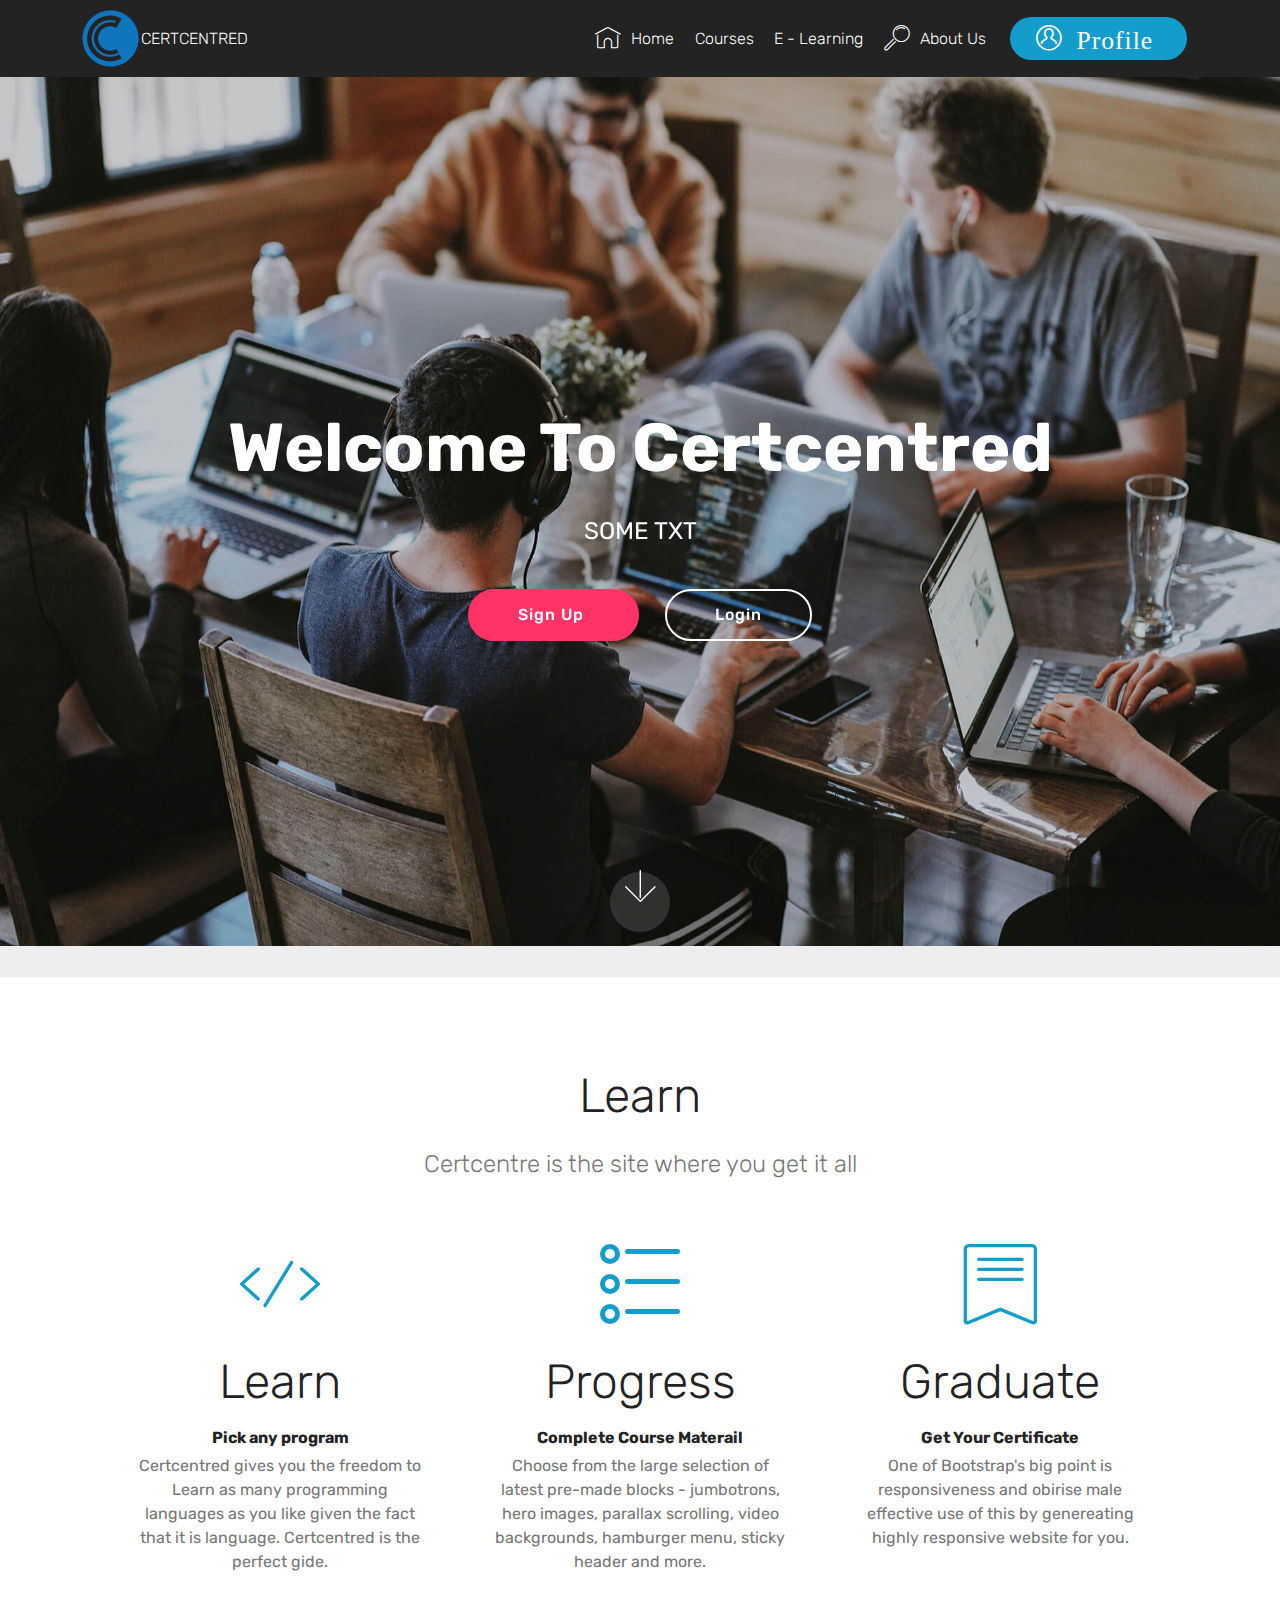
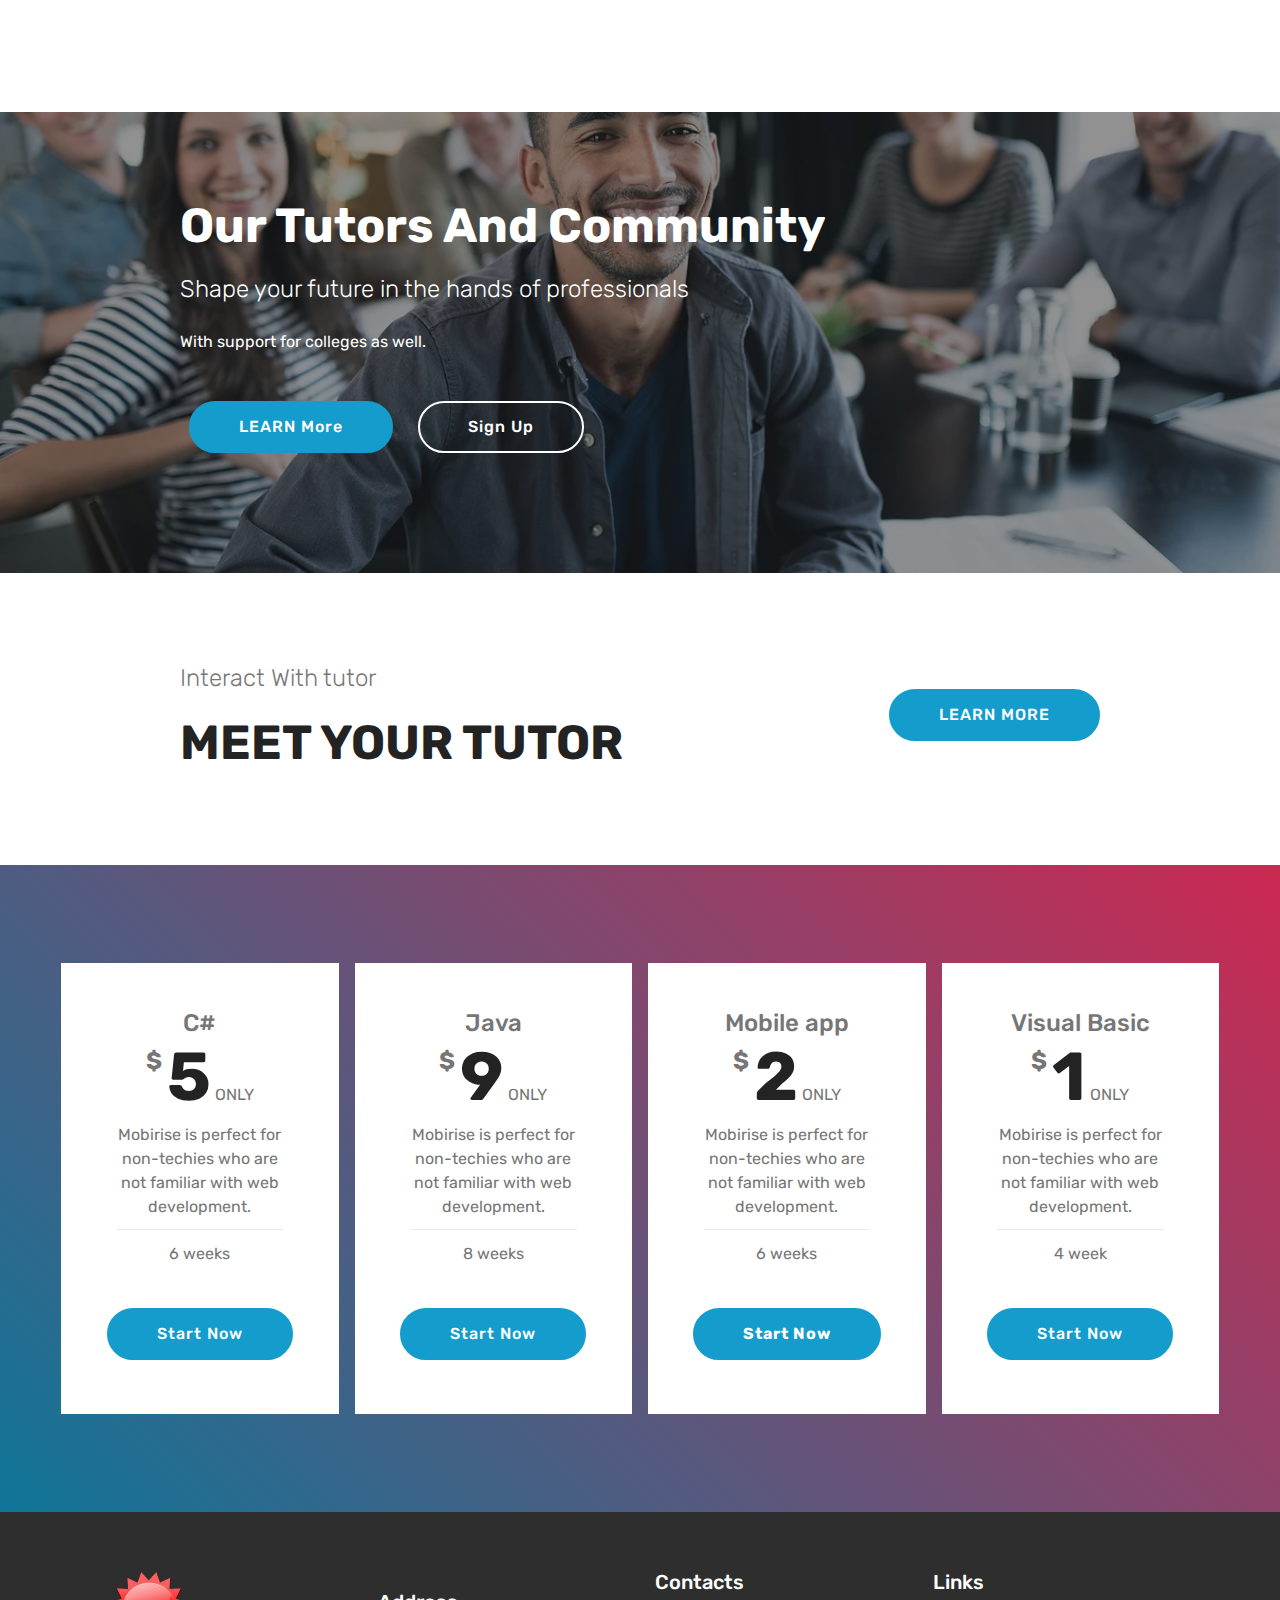
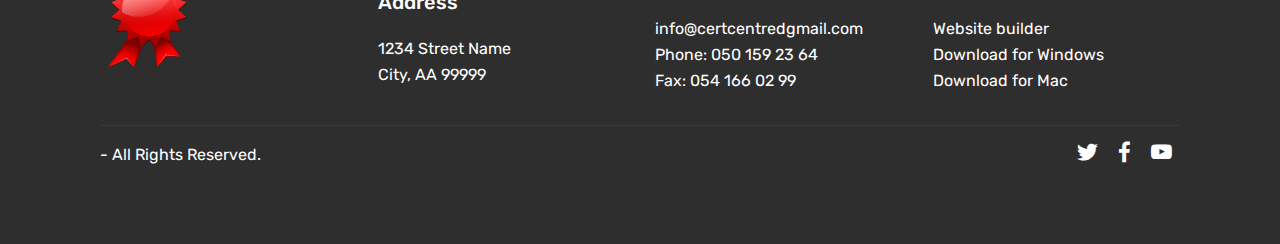
==== commit ae323870: "Add files via upload" ====
--- a/index.html
+++ b/index.html
@@ -1,7 +1,6 @@
 <!DOCTYPE html>
 <html  >
 <head>
-  <!-- Site made with Mobirise Website Builder v4.12.3, https://mobirise.com -->
   <meta charset="UTF-8">
   <meta http-equiv="X-UA-Compatible" content="IE=edge">
   <meta name="generator" content="Mobirise v4.12.3, mobirise.com">
@@ -42,7 +41,7 @@
         <div class="menu-logo">
             <div class="navbar-brand">
                 <span class="navbar-logo">
-                    <a href="https://mobirise.com">
+                    <a href="index.html">
                          <img src="assets/images/cc-icon-trans-blue-122x122.png" alt="Mobirise" title="" style="height: 3.8rem;">
                     </a>
                 </span>
@@ -50,29 +49,29 @@
             </div>
         </div>
         <div class="collapse navbar-collapse" id="navbarSupportedContent">
-            <ul class="navbar-nav nav-dropdown" data-app-modern-menu="true"><li class="nav-item">
-                    <a class="nav-link link text-white display-4" href="https://mobirise.com">
-                        </a>
-                </li><li class="nav-item"><a class="nav-link link text-white display-4" href="https://mobirise.com">
-                        </a></li><li class="nav-item"><a class="nav-link link text-white display-4" href="index.html"><span class="mbri-home mbr-iconfont mbr-iconfont-btn"></span>Home</a></li><li class="nav-item"><a class="nav-link link text-white display-4" href="page1.html">Courses
-                    </a></li><li class="nav-item"><a class="nav-link link text-white display-4" href="page2.html">E - Learning</a></li>
+            <ul class="navbar-nav nav-dropdown" data-app-modern-menu="true">
+                <li class="nav-item"><a class="nav-link link text-white display-4" href="index.html"><span class="mbri-home mbr-iconfont mbr-iconfont-btn"></span>Home</a>
+                </li>
+                <li class="nav-item"><a class="nav-link link text-white display-4" href="page1.html">Courses</a>
+                </li>
+                <li class="nav-item"><a class="nav-link link text-white display-4" href="page2.html">E - Learning</a>
+                </li>
                 <li class="nav-item">
                     <a class="nav-link link text-white display-4" href="page3.html">
                         <span class="mbri-search mbr-iconfont mbr-iconfont-btn"></span>
                         About Us
                     </a>
-                </li></ul>
-            <div class="navbar-buttons mbr-section-btn"><a class="btn btn-sm btn-primary display-4" href="page4.html"><span class="mbrib-user mbr-iconfont mbr-iconfont-btn">&nbsp;Profile</span>
-                    </a></div>
+                </li>
+            </ul>
+            <div class="navbar-buttons mbr-section-btn"><a class="btn btn-sm btn-primary display-4" href="page4.html">
+                <span class="mbrib-user mbr-iconfont mbr-iconfont-btn">&nbsp;Profile</span>
+                </a>
+            </div>
         </div>
     </nav>
 </section>
 
-<section class="engine"><a href="https://mobirise.info/h">create a web page</a></section><section class="cid-qTkA127IK8 mbr-fullscreen mbr-parallax-background" id="header2-1">
-
-    
-
-    
+<section class="cid-qTkA127IK8 mbr-fullscreen mbr-parallax-background" id="header2-1">
 
     <div class="container align-center">
         <div class="row justify-content-md-center">
@@ -81,8 +80,8 @@
                     Welcome To Certcentred</h1>
                 
                 <p class="mbr-text pb-3 mbr-fonts-style display-5">SOME TXT</p>
-                <div class="mbr-section-btn"><a class="btn btn-md btn-secondary display-4" href="https://mobirise.com">Sign Up&nbsp;<br></a>
-                    <a class="btn btn-md btn-white-outline display-4" href="https://mobirise.com">Login</a></div>
+                <div class="mbr-section-btn"><a class="btn btn-md btn-secondary display-4" href="page4.html">Sign Up&nbsp;<br></a>
+                    <a class="btn btn-md btn-white-outline display-4" href="page4.html">Login</a></div>
             </div>
         </div>
     </div>
@@ -115,7 +114,7 @@
                             <h3 class="count pt-3 pb-3 mbr-fonts-style display-2">Learn</h3>
                             <h4 class="mbr-content-title mbr-bold mbr-fonts-style display-7">Pick any program</h4>
                             <p class="mbr-content-text mbr-fonts-style display-7">
-                                Mobirise give you the freedom to develop as many websites as you like given the fact that it is desktop app. Mobirise is the perfect gide.
+                                Certcentred gives you the freedom to Learn as many programming languages as you like given the fact that it is language. Certcentred is the perfect gide.
                             </p>
                         </div>
                     </div>
@@ -173,8 +172,8 @@
                 <h3 class="mbr-section-subtitle align-left mbr-light mbr-white pb-3 mbr-fonts-style display-5">
                     Shape your future in the hands of professionals</h3>
                 <p class="mbr-text align-left mbr-white mbr-fonts-style display-7">With support for colleges as well.</p>
-                <div class="mbr-section-btn align-left py-4"><a class="btn btn-primary display-4" href="https://mobirise.co">LEARN More</a>
-                    <a class="btn btn-white-outline display-4" href="https://mobirise.co">Sign Up</a></div>
+                <div class="mbr-section-btn align-left py-4"><a class="btn btn-primary display-4" href="page2.html">LEARN More</a>
+                    <a class="btn btn-white-outline display-4" href="page4.html">Sign Up</a></div>
             </div>
         </div>
     </div>
@@ -192,7 +191,7 @@
                 <h2 class="align-left mbr-bold mbr-fonts-style display-2">MEET YOUR TUTOR</h2>
             </div>
             <div class="media-container-column col-12 col-lg-3 col-md-4">
-                <div class="mbr-section-btn align-right py-4"><a class="btn btn-primary display-4" href="https://mobirise.co">LEARN MORE</a></div>
+                <div class="mbr-section-btn align-right py-4"><a class="btn btn-primary display-4" href="page2.html">LEARN MORE</a></div>
             </div>
         </div>
     </div>
@@ -226,7 +225,7 @@
                             <li class="list-group-item">6 weeks</li>
                         </ul>
                     </div>
-                    <div class="mbr-section-btn text-center pt-4"><a href="https://mobirise.co" class="btn btn-primary display-4">Start Now</a></div>
+                    <div class="mbr-section-btn text-center pt-4"><a href="page4.html" class="btn btn-primary display-4">Start Now</a></div>
                 </div>
             </div>
 
@@ -250,7 +249,7 @@
                             <li class="list-group-item">8 weeks</li>
                         </ul>
                     </div>
-                    <div class="mbr-section-btn text-center pt-4"><a href="https://mobirise.co" class="btn btn-primary display-4">Start Now</a></div>
+                    <div class="mbr-section-btn text-center pt-4"><a href="page4.html" class="btn btn-primary display-4">Start Now</a></div>
                 </div>
             </div>
 
@@ -274,7 +273,7 @@
                             <li class="list-group-item">6 weeks</li>
                         </ul>
                     </div>
-                    <div class="mbr-section-btn text-center pt-4"><a href="https://mobirise.co" class="btn btn-primary display-4"><strong>Start Now</strong></a></div>
+                    <div class="mbr-section-btn text-center pt-4"><a href="page4.html" class="btn btn-primary display-4"><strong>Start Now</strong></a></div>
                 </div>
             </div>
 
@@ -298,7 +297,7 @@
                             <li class="list-group-item">4 week</li>
                         </ul>
                     </div>
-                    <div class="mbr-section-btn text-center pt-4"><a href="https://mobirise.co" class="btn btn-primary display-4">Start Now</a></div>
+                    <div class="mbr-section-btn text-center pt-4"><a href="page4.html" class="btn btn-primary display-4">Start Now</a></div>
                 </div>
             </div>
         </div>
@@ -338,7 +337,7 @@
                     Links
                 </h5>
                 <p class="mbr-text">
-                    Website builder
+                        Website builder
                     <br>Download for Windows
                     <br>Download for Mac
                 </p>
@@ -352,25 +351,25 @@
             </div>
             <div class="media-container-row mbr-white">
                 <div class="col-sm-6 copyright">
-                    <p class="mbr-text mbr-fonts-style display-7">- All Rights Reserved
+                    <p class="mbr-text mbr-fonts-style display-7">- All Rights Reserved.
                     </p>
                 </div>
                 <div class="col-md-6">
                     <div class="social-list align-right">
                         <div class="soc-item">
-                            <a href="https://twitter.com/mobirise" target="_blank">
+                           
                                 <span class="socicon-twitter socicon mbr-iconfont mbr-iconfont-social"></span>
-                            </a>
+                         
                         </div>
                         <div class="soc-item">
-                            <a href="https://www.facebook.com/pages/Mobirise/1616226671953247" target="_blank">
+                           
                                 <span class="socicon-facebook socicon mbr-iconfont mbr-iconfont-social"></span>
-                            </a>
+                            
                         </div>
                         <div class="soc-item">
-                            <a href="https://www.youtube.com/c/mobirise" target="_blank">
+                            
                                 <span class="socicon-youtube socicon mbr-iconfont mbr-iconfont-social"></span>
-                            </a>
+                            
                         </div>
                         
                         
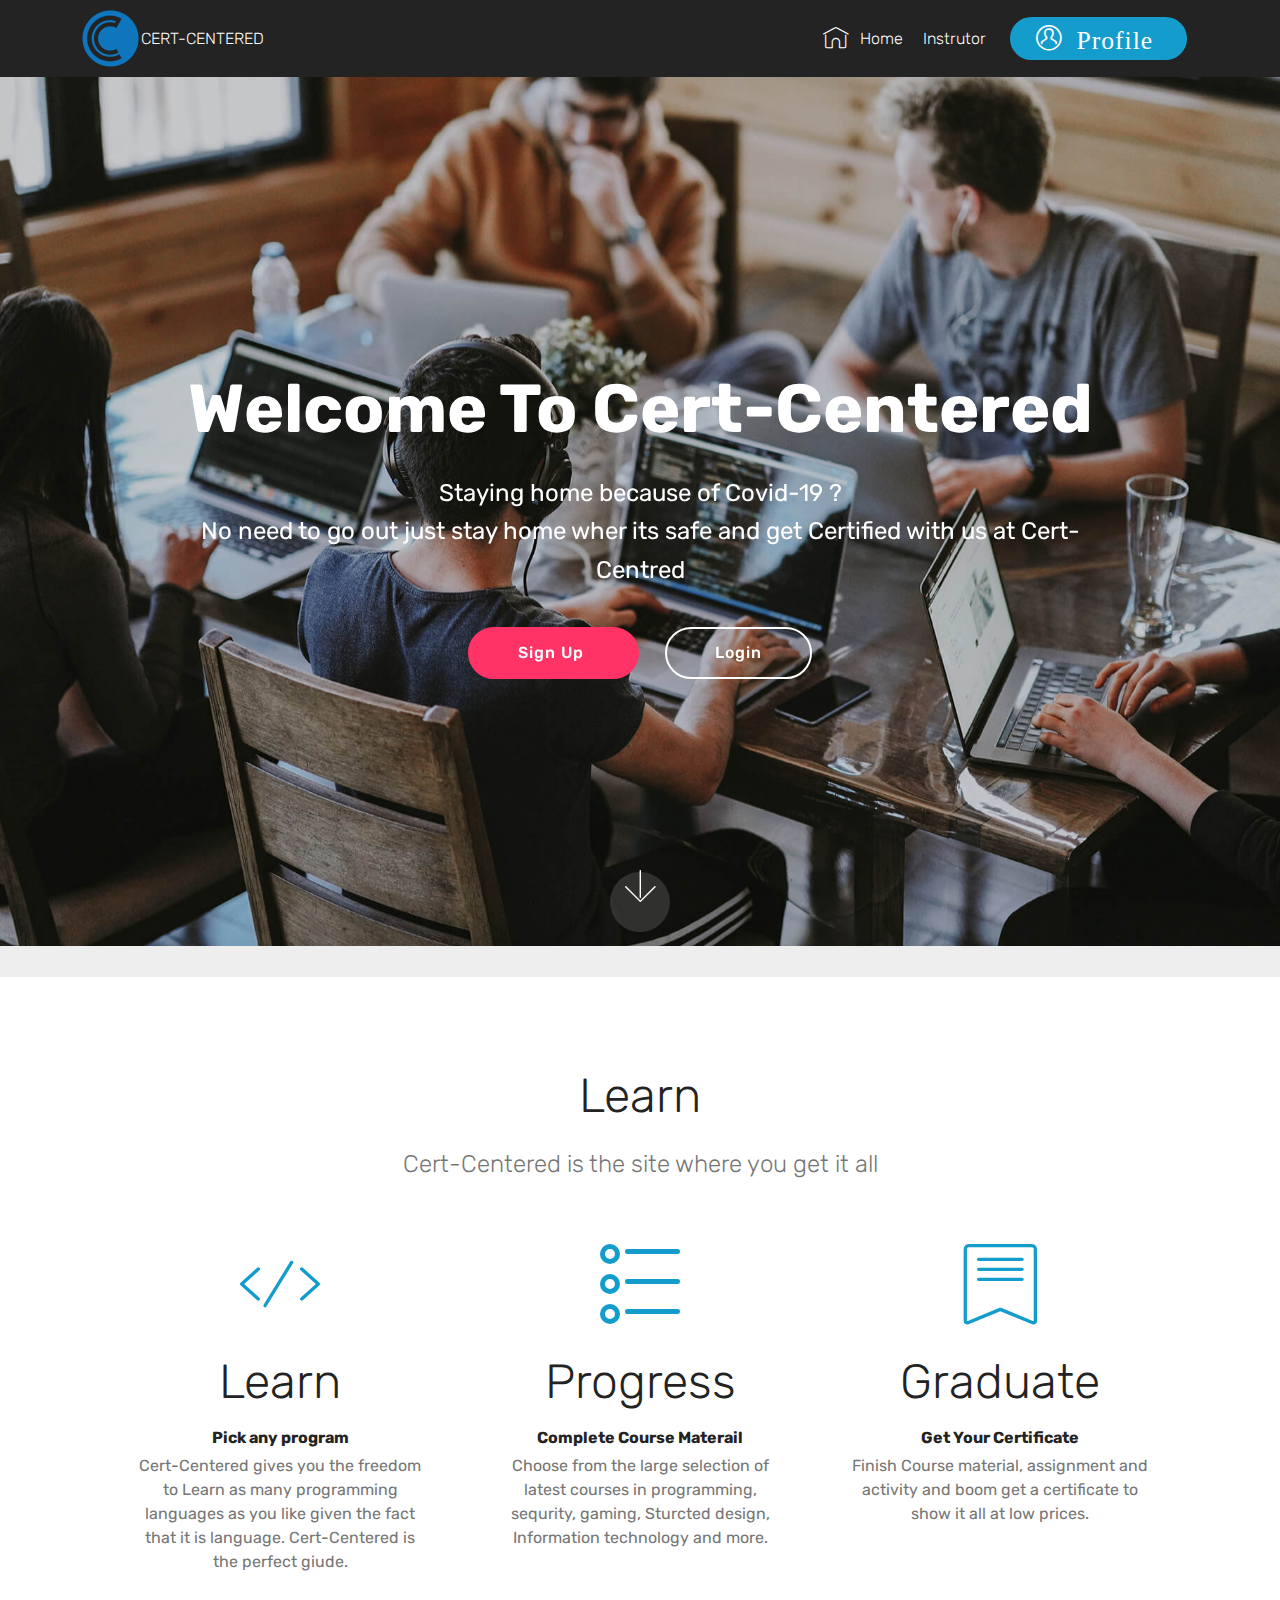
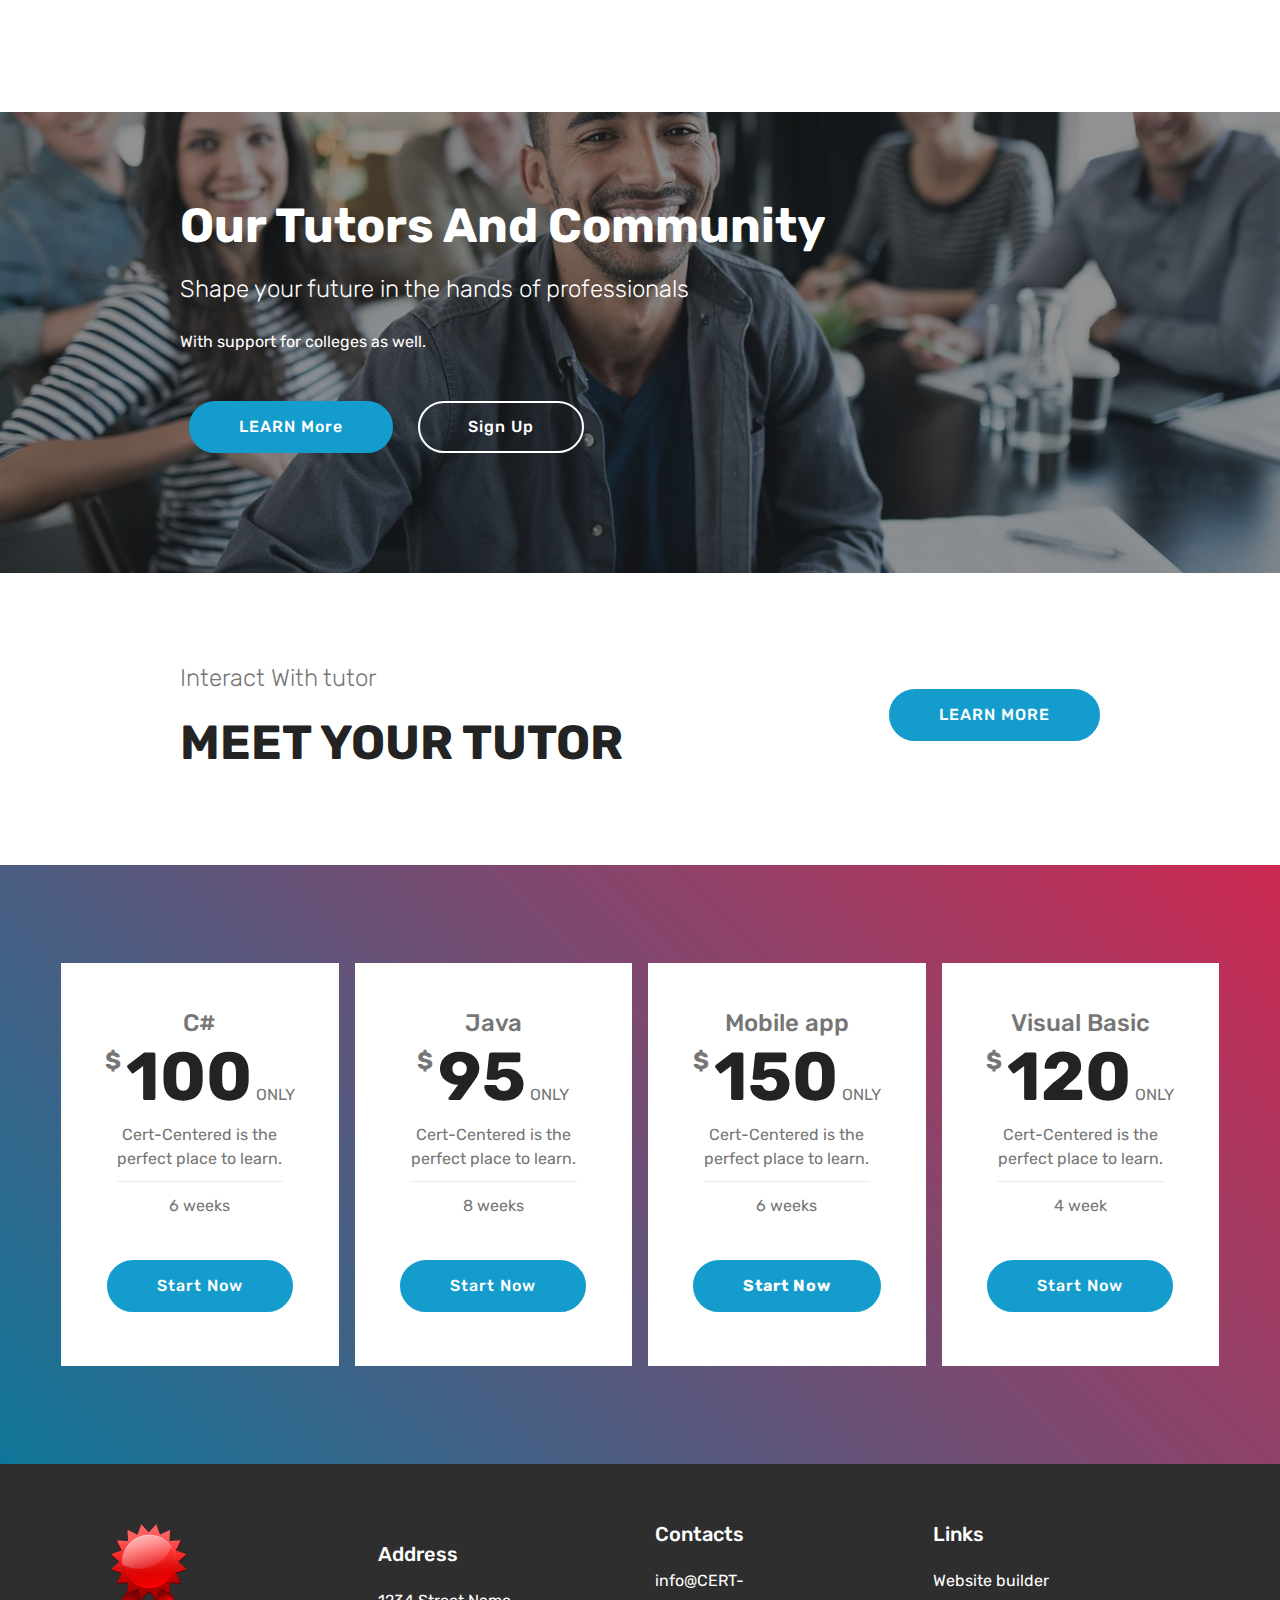
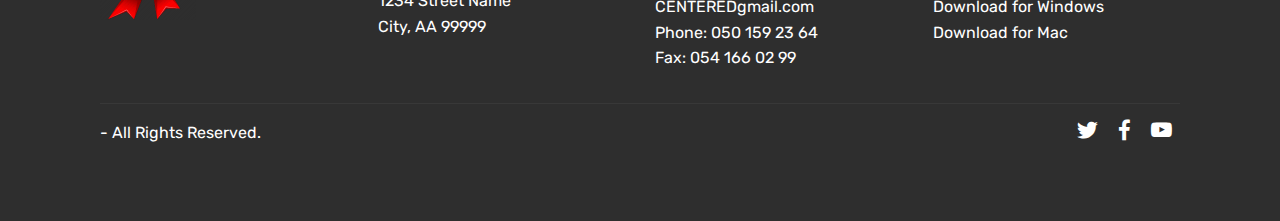
==== commit 58883d0e: "Add files via upload" ====
--- a/index.html
+++ b/index.html
@@ -45,23 +45,14 @@
                          <img src="assets/images/cc-icon-trans-blue-122x122.png" alt="Mobirise" title="" style="height: 3.8rem;">
                     </a>
                 </span>
-                <span class="navbar-caption-wrap"><a class="navbar-caption text-white display-4" href="index.html">CERTCENTRED</a></span>
+                <span class="navbar-caption-wrap"><a class="navbar-caption text-white display-4" href="index.html">CERT-CENTERED</a></span>
             </div>
         </div>
         <div class="collapse navbar-collapse" id="navbarSupportedContent">
             <ul class="navbar-nav nav-dropdown" data-app-modern-menu="true">
                 <li class="nav-item"><a class="nav-link link text-white display-4" href="index.html"><span class="mbri-home mbr-iconfont mbr-iconfont-btn"></span>Home</a>
                 </li>
-                <li class="nav-item"><a class="nav-link link text-white display-4" href="page1.html">Courses</a>
-                </li>
-                <li class="nav-item"><a class="nav-link link text-white display-4" href="page2.html">E - Learning</a>
-                </li>
-                <li class="nav-item">
-                    <a class="nav-link link text-white display-4" href="page3.html">
-                        <span class="mbri-search mbr-iconfont mbr-iconfont-btn"></span>
-                        About Us
-                    </a>
-                </li>
+                <li class="nav-item"><a class="nav-link link text-white display-4" href="https://e-learning-lecturer.vercel.app">Instrutor</a></li>
             </ul>
             <div class="navbar-buttons mbr-section-btn"><a class="btn btn-sm btn-primary display-4" href="page4.html">
                 <span class="mbrib-user mbr-iconfont mbr-iconfont-btn">&nbsp;Profile</span>
@@ -77,9 +68,9 @@
         <div class="row justify-content-md-center">
             <div class="mbr-white col-md-10">
                 <h1 class="mbr-section-title mbr-bold pb-3 mbr-fonts-style display-1">
-                    Welcome To Certcentred</h1>
-                
-                <p class="mbr-text pb-3 mbr-fonts-style display-5">SOME TXT</p>
+                    Welcome To Cert-Centered</h1>
+                 
+                <p class="mbr-text pb-3 mbr-fonts-style display-5"> Staying home because of Covid-19 ?<br> No need to go out just stay home wher its safe and get Certified with us at Cert-Centred</p>
                 <div class="mbr-section-btn"><a class="btn btn-md btn-secondary display-4" href="page4.html">Sign Up&nbsp;<br></a>
                     <a class="btn btn-md btn-white-outline display-4" href="page4.html">Login</a></div>
             </div>
@@ -100,7 +91,7 @@
 
     <div class="container">
         <h2 class="mbr-section-title pb-3 align-center mbr-fonts-style display-2">Learn</h2>
-        <h3 class="mbr-section-subtitle mbr-fonts-style display-5">Certcentre is the site where you get it all</h3>
+        <h3 class="mbr-section-subtitle mbr-fonts-style display-5">Cert-Centered is the site where you get it all</h3>
 
         <div class="container pt-4 mt-2">
             <div class="media-container-row">
@@ -114,7 +105,7 @@
                             <h3 class="count pt-3 pb-3 mbr-fonts-style display-2">Learn</h3>
                             <h4 class="mbr-content-title mbr-bold mbr-fonts-style display-7">Pick any program</h4>
                             <p class="mbr-content-text mbr-fonts-style display-7">
-                                Certcentred gives you the freedom to Learn as many programming languages as you like given the fact that it is language. Certcentred is the perfect gide.
+                                Cert-Centered gives you the freedom to Learn as many programming languages as you like given the fact that it is language. Cert-Centered is the perfect giude.
                             </p>
                         </div>
                     </div>
@@ -130,7 +121,7 @@
                             <h3 class="count pt-3 pb-3 mbr-fonts-style display-2">Progress</h3>
                             <h4 class="mbr-content-title mbr-bold mbr-fonts-style display-7">Complete Course Materail</h4>
                             <p class="mbr-content-text mbr-fonts-style display-7">
-                                    Choose from the large selection of latest pre-made blocks - jumbotrons, hero images, parallax scrolling, video backgrounds, hamburger menu, sticky header and more.
+                                    Choose from the large selection of latest courses in programming, sequrity, gaming, Sturcted design, Information technology and more.
                             </p>
                         </div>
                     </div>
@@ -145,7 +136,7 @@
                             <h3 class="count pt-3 pb-3 mbr-fonts-style display-2">Graduate</h3>
                             <h4 class="mbr-content-title mbr-bold mbr-fonts-style display-7">Get Your Certificate</h4>
                             <p class="mbr-content-text mbr-fonts-style display-7">
-                                    One of Bootstrap's big point is responsiveness and obirise male effective use of this by genereating highly responsive website for you.
+                                   Finish Course material, assignment and activity and boom get a certificate to show it all at low prices.
                             </p>
                         </div>
                     </div>
@@ -172,7 +163,7 @@
                 <h3 class="mbr-section-subtitle align-left mbr-light mbr-white pb-3 mbr-fonts-style display-5">
                     Shape your future in the hands of professionals</h3>
                 <p class="mbr-text align-left mbr-white mbr-fonts-style display-7">With support for colleges as well.</p>
-                <div class="mbr-section-btn align-left py-4"><a class="btn btn-primary display-4" href="page2.html">LEARN More</a>
+                <div class="mbr-section-btn align-left py-4"><a class="btn btn-primary display-4" href="page4.html">LEARN More</a>
                     <a class="btn btn-white-outline display-4" href="page4.html">Sign Up</a></div>
             </div>
         </div>
@@ -191,7 +182,7 @@
                 <h2 class="align-left mbr-bold mbr-fonts-style display-2">MEET YOUR TUTOR</h2>
             </div>
             <div class="media-container-column col-12 col-lg-3 col-md-4">
-                <div class="mbr-section-btn align-right py-4"><a class="btn btn-primary display-4" href="page2.html">LEARN MORE</a></div>
+                <div class="mbr-section-btn align-right py-4"><a class="btn btn-primary display-4" href="page4.html">LEARN MORE</a></div>
             </div>
         </div>
     </div>
@@ -212,7 +203,7 @@
                         <span class="price-value mbr-fonts-style display-5">
                             $
                         </span>
-                        <span class="price-figure mbr-fonts-style display-1">5</span>
+                        <span class="price-figure mbr-fonts-style display-1">100</span>
                         <small class="price-term mbr-fonts-style display-7">ONLY</small>
                     </div>
                 </div>
@@ -220,7 +211,7 @@
                     <div class="plan-list align-center">
                         <ul class="list-group list-group-flush mbr-fonts-style display-7">
                             <li class="list-group-item">
-                                Mobirise is perfect for non-techies who are not familiar with web development.
+                               Cert-Centered is the perfect place to learn.
                             </li>
                             <li class="list-group-item">6 weeks</li>
                         </ul>
@@ -236,7 +227,7 @@
                         <span class="price-value mbr-fonts-style display-5">
                             $
                         </span>
-                        <span class="price-figure mbr-fonts-style display-1">9</span>
+                        <span class="price-figure mbr-fonts-style display-1">95</span>
                         <small class="price-term mbr-fonts-style display-7">ONLY</small>
                     </div>
                 </div>
@@ -244,7 +235,7 @@
                     <div class="plan-list align-center">
                         <ul class="list-group list-group-flush mbr-fonts-style display-7">
                             <li class="list-group-item">
-                                Mobirise is perfect for non-techies who are not familiar with web development.
+                                Cert-Centered is the perfect place to learn.
                             </li>
                             <li class="list-group-item">8 weeks</li>
                         </ul>
@@ -260,7 +251,7 @@
                         <span class="price-value mbr-fonts-style display-5">
                             $
                         </span>
-                        <span class="price-figure mbr-fonts-style display-1">2</span>
+                        <span class="price-figure mbr-fonts-style display-1">150</span>
                         <small class="price-term mbr-fonts-style display-7">ONLY</small>
                     </div>
                 </div>
@@ -268,7 +259,7 @@
                     <div class="plan-list align-center">
                         <ul class="list-group list-group-flush mbr-fonts-style display-7">
                             <li class="list-group-item">
-                                Mobirise is perfect for non-techies who are not familiar with web development.
+                                Cert-Centered is the perfect place to learn.
                             </li>
                             <li class="list-group-item">6 weeks</li>
                         </ul>
@@ -284,7 +275,7 @@
                         <span class="price-value mbr-fonts-style display-5">
                             $
                         </span>
-                        <span class="price-figure mbr-fonts-style display-1">1</span>
+                        <span class="price-figure mbr-fonts-style display-1">120</span>
                         <small class="price-term mbr-fonts-style display-7">ONLY</small>
                     </div>
                 </div>
@@ -292,7 +283,7 @@
                     <div class="plan-list align-center">
                         <ul class="list-group list-group-flush mbr-fonts-style display-7">
                             <li class="list-group-item">
-                                Mobirise is perfect for non-techies who are not familiar with web development.
+                                Cert-Centered is the perfect place to learn.
                             </li>
                             <li class="list-group-item">4 week</li>
                         </ul>
@@ -315,7 +306,7 @@
             <div class="col-12 col-md-3">
                 <div class="media-wrap">
                     <a href="index.html">
-                        <img src="assets/images/certificate-192x192.png" alt="CERTCENTRED IS THE RIGHT CHOICE" title="">
+                        <img src="assets/images/certificate-192x192.png" alt="CERT-CENTERED IS THE RIGHT CHOICE" title="">
                     </a>
                 </div>
             </div>
@@ -330,7 +321,7 @@
                 <h5 class="pb-3">
                     Contacts
                 </h5>
-                <p class="mbr-text">info@certcentredgmail.com&nbsp;<br>Phone: 050 159 23 64<br>Fax: 054 166 02 99</p>
+                <p class="mbr-text">info@CERT-CENTEREDgmail.com&nbsp;<br>Phone: 050 159 23 64<br>Fax: 054 166 02 99</p>
             </div>
             <div class="col-12 col-md-3 mbr-fonts-style display-7">
                 <h5 class="pb-3">
